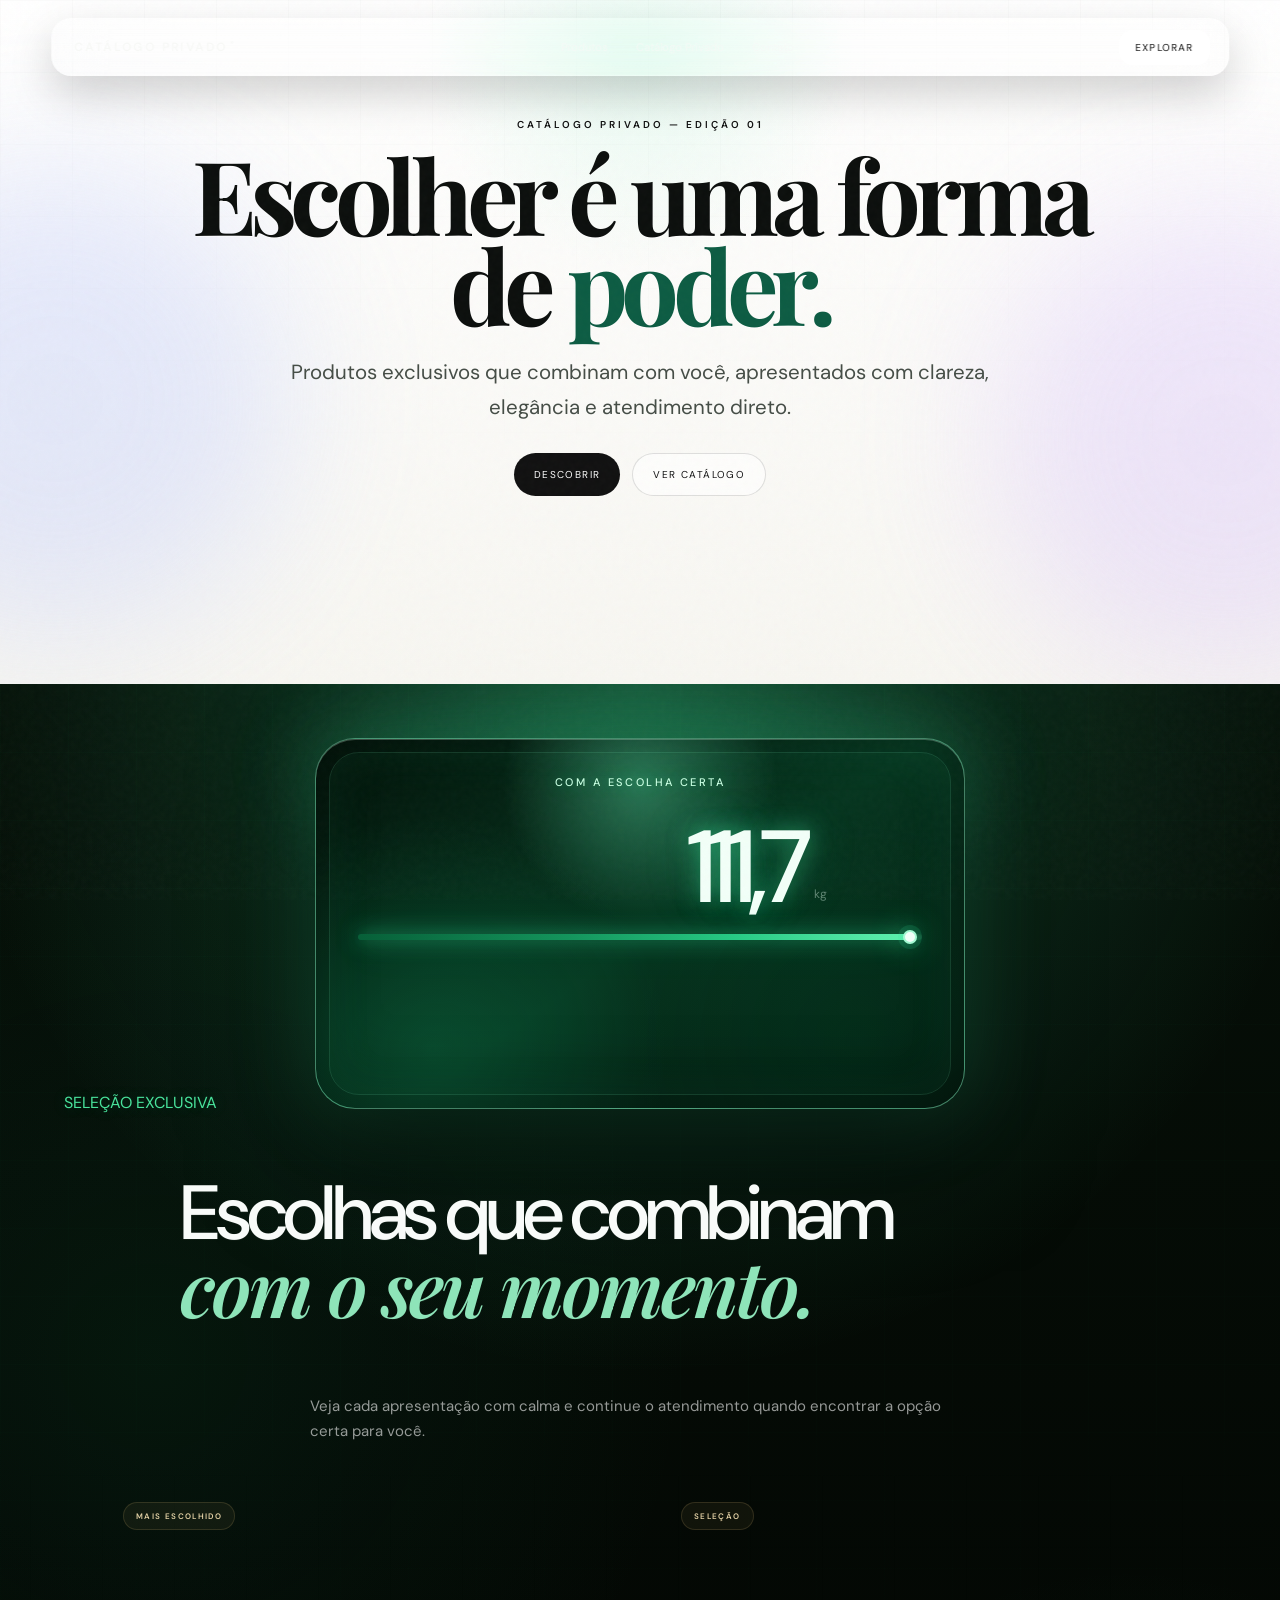
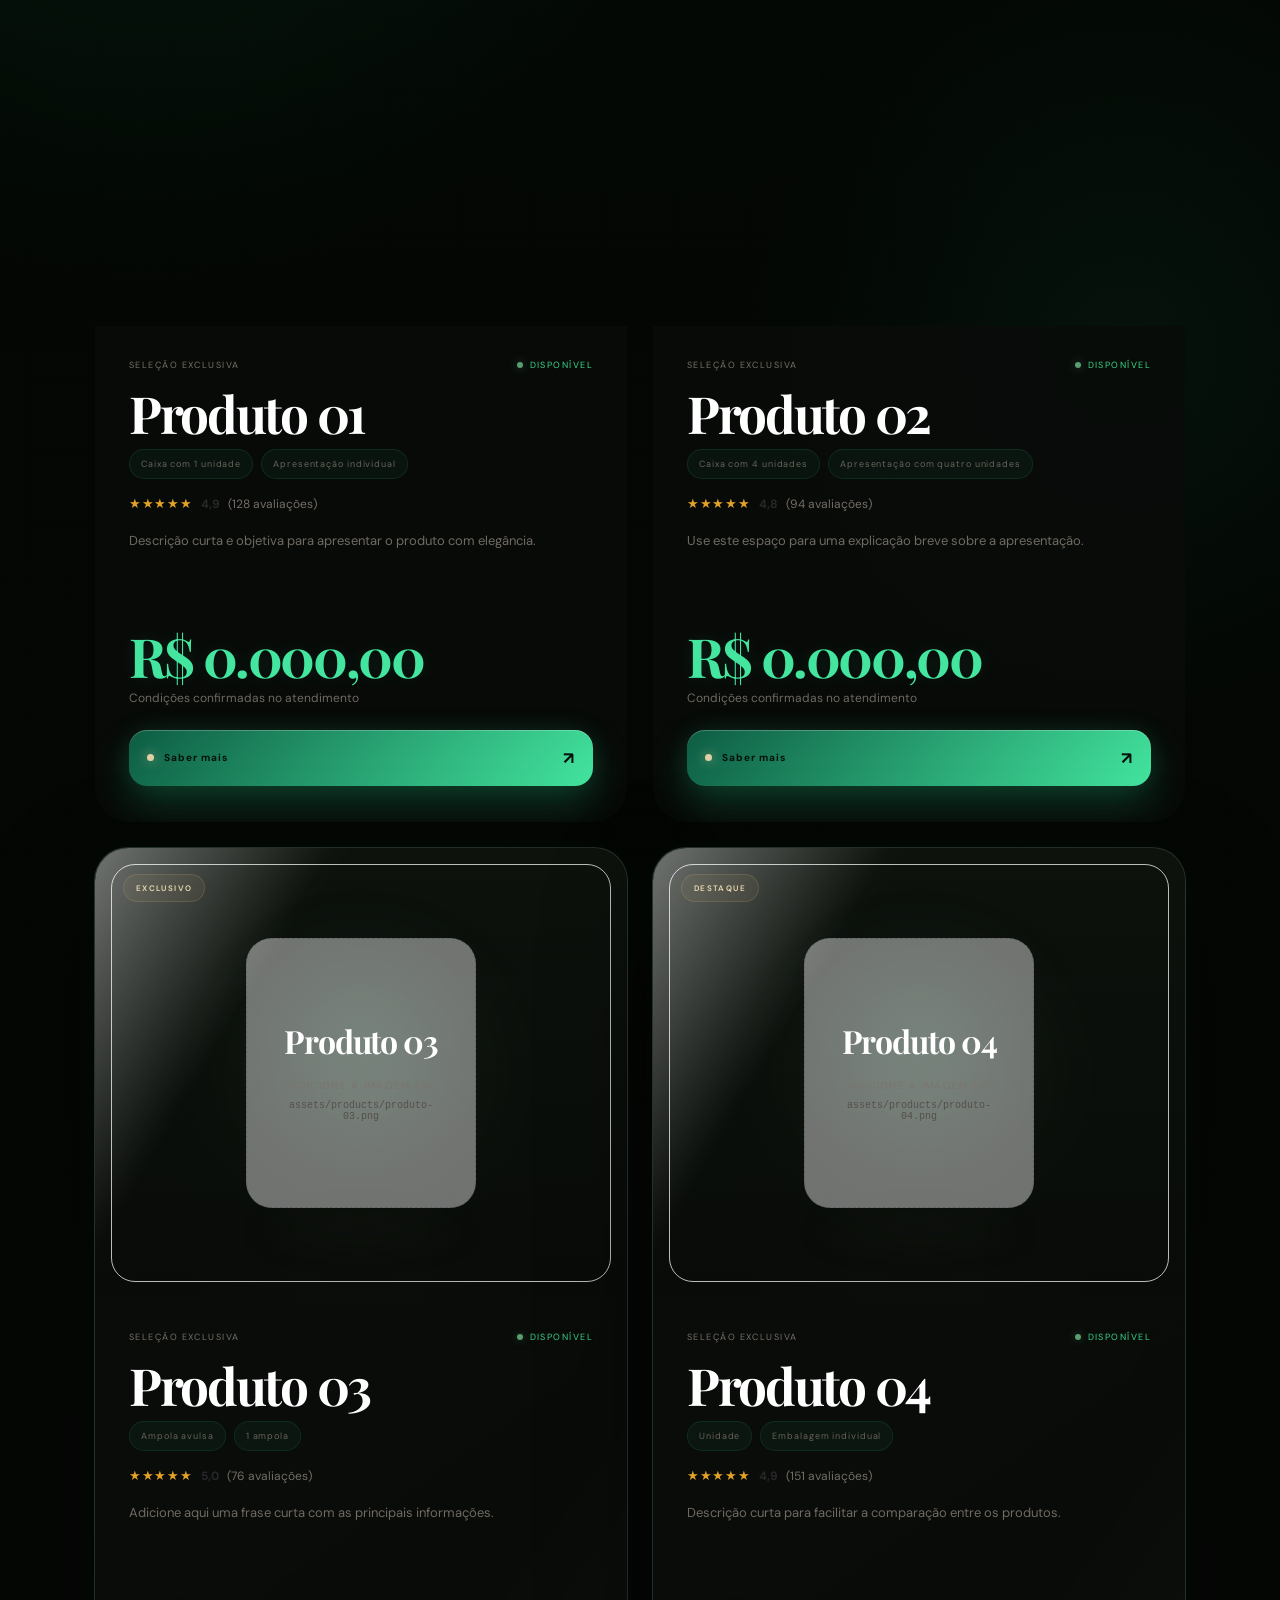
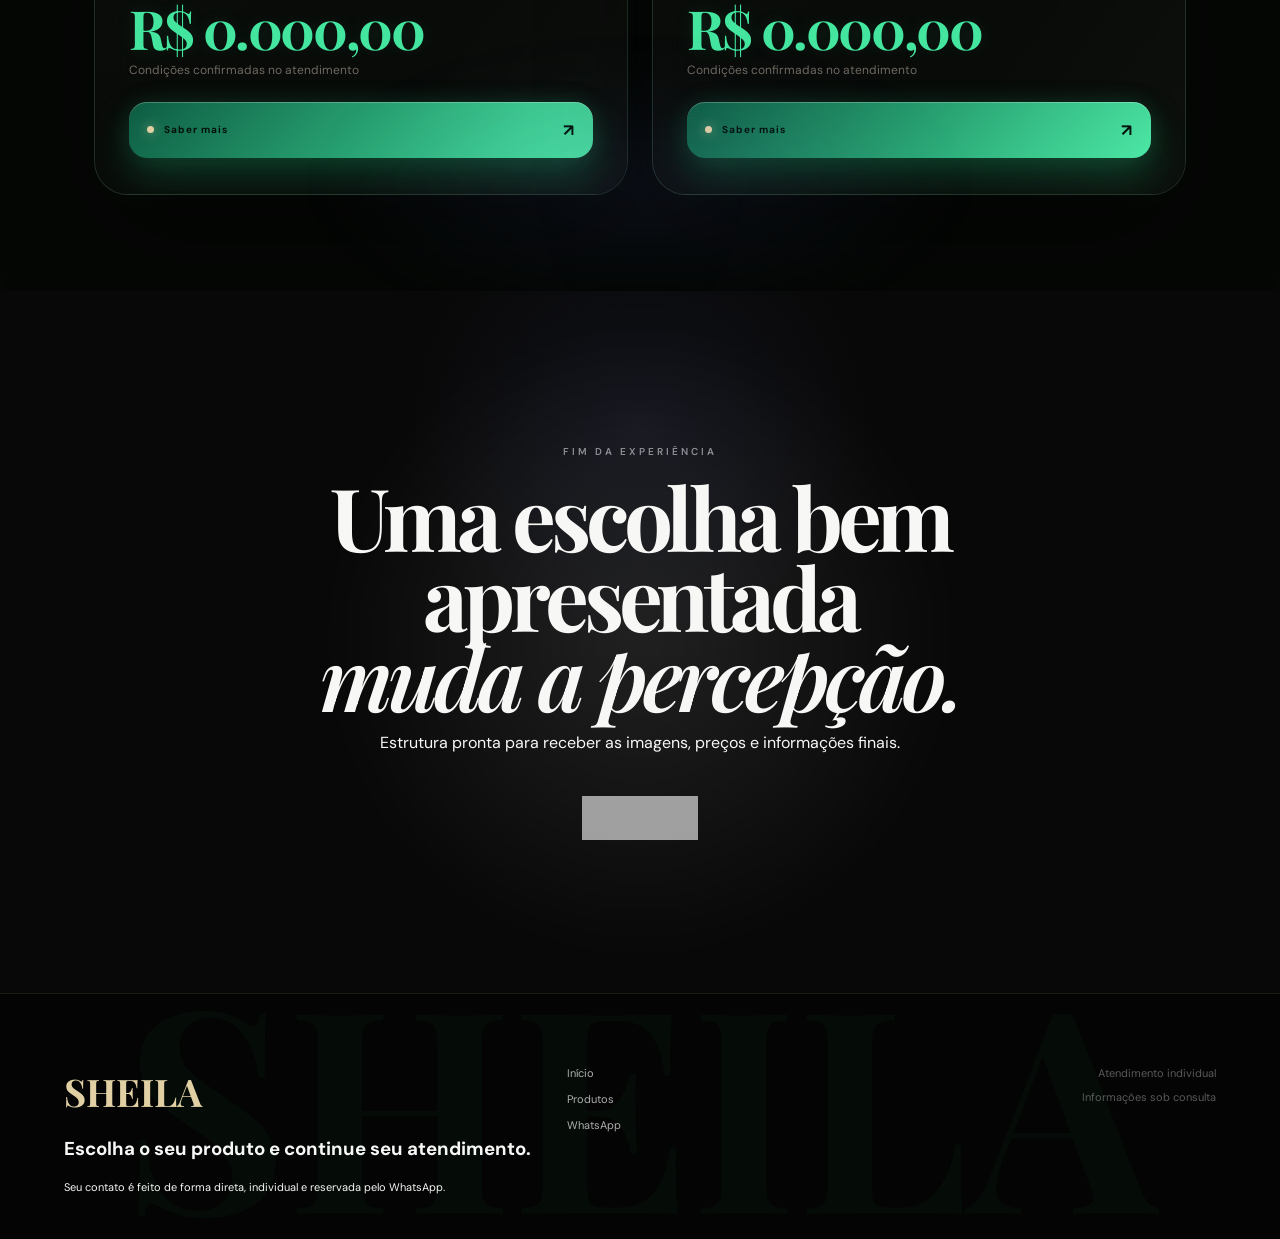
==== index.html @ 8a7eb82e "Update index.html" ====
<!doctype html>
<html lang="pt-BR">
<head>
  <meta charset="utf-8">
  <meta name="viewport" content="width=device-width,initial-scale=1">
  <meta name="theme-color" content="#0a0a0c">
  <meta name="description" content="Catálogo premium com produtos e animações orientadas pela rolagem.">
  <title>Catálogo — Catálogo Premium</title>
  <link rel="preconnect" href="https://fonts.googleapis.com">
  <link rel="preconnect" href="https://fonts.gstatic.com" crossorigin>
  <link href="https://fonts.googleapis.com/css2?family=DM+Sans:wght@400;500;600&family=Playfair+Display:ital,wght@0,600;1,600&display=swap" rel="stylesheet">
  <link rel="stylesheet" href="style.css?v=24.0.0">
</head>
<body>
  <div class="noise" aria-hidden="true"></div>
  <div class="progress" aria-hidden="true"><span id="progressBar"></span></div>

  <header class="glass-nav">
    <a class="brand" href="#inicio">CATÁLOGO PRIVADO<span>®</span></a>
    <nav class="desktop-nav" aria-label="Navegação principal">
      <a href="#produtos">Produtos</a>
      <a href="#produtos">Catálogo Privado</a>
      <a href="#final">Contato</a>
    </nav>
    <a class="nav-cta" href="#produtos">Explorar</a>
  </header>

  <main>
    <section class="hero" id="inicio">
      <div class="hero-grid" aria-hidden="true"></div>
      <div class="hero-aura aura-left" aria-hidden="true"></div>
      <div class="hero-aura aura-right" aria-hidden="true"></div>

      <div class="hero-copy">
        <p class="eyebrow">CATÁLOGO PRIVADO — EDIÇÃO 01</p>
        <h1>Escolher é uma forma de <span>poder.</span></h1>
        <p class="hero-sub">Produtos exclusivos que combinam com você, apresentados com clareza, elegância e atendimento direto.</p>
        <div class="hero-actions">
          <a class="button button-dark" href="#produtos">Descobrir</a>
          <a class="button button-light" href="#produtos">Ver catálogo</a>
        </div>
      </div>
    </section>

    <section class="products-zone" id="produtos">
<div class="scale-section" aria-label="Balança digital ilustrativa">
      <div class="scale-section-glow" aria-hidden="true"></div>

      <div class="scale-stage">
        <div class="scale-shadow" aria-hidden="true"></div>

        <div class="scale">
          <div class="scale-copy">com a escolha certa</div>

          <div class="weight-line">
            <span id="weightNumber" class="weight-number">112,8</span>
            <span class="weight-unit">kg</span>
          </div>

          <div class="weight-progress" aria-hidden="true">
            <span id="weightFill"></span>
            <i id="weightMarker"></i>
          </div>
        </div>
      </div>
    </div>

<div class="catalog-intro">
      <span class="section-kicker">SELEÇÃO EXCLUSIVA</span>
      <h2>Escolhas que combinam<br><em>com o seu momento.</em></h2>
      <p>Veja cada apresentação com calma e continue o atendimento quando encontrar a opção certa para você.</p>
    </div>

    <div id="productList" class="product-list"></div>
    </section>

    <section class="final" id="final">
      <div class="final-glow" aria-hidden="true"></div>
      <div class="section-heading">
        <p class="eyebrow light">FIM DA EXPERIÊNCIA</p>
        <h2>Uma escolha bem apresentada<br><em>muda a percepção.</em></h2>
        <p>Estrutura pronta para receber as imagens, preços e informações finais.</p>
        <a class="button button-light final-button" href="#inicio">Recomeçar</a>
      </div>
    </section>
  </main>

  <script src="products.js?v=24.0.0"></script>
  <script src="script.js?v=24.0.0"></script>
<footer class="site-footer">
<div class="footer-watermark">SHEILA</div>
<div class="footer-inner">
<div class="footer-brand">
        <strong>SHEILA</strong>
        <h3>Escolha o seu produto e continue seu atendimento.</h3>
        <p>Seu contato é feito de forma direta, individual e reservada pelo WhatsApp.</p>
      </div>
<div class="footer-links"><a href="#inicio">Início</a><a href="#produtos">Produtos</a><a href="#" data-general-whatsapp>WhatsApp</a></div>
<div class="footer-note"><span>Atendimento individual</span><span>Informações sob consulta</span></div>
</div>
</footer>
</body>
</html>
---- style.css ----
:root{
  --bg:#070708;
  --text:#f5f2ec;
  --muted:#99958f;
  --line:rgba(255,255,255,.08);
  --radius:36px;
}
*{box-sizing:border-box}
html{scroll-behavior:smooth;text-rendering:optimizeLegibility;-webkit-font-smoothing:antialiased}
body{margin:0;background:var(--bg);color:var(--text);font-family:"DM Sans",sans-serif;overflow-x:hidden}
a{color:inherit}
.noise{position:fixed;inset:0;z-index:80;pointer-events:none;opacity:.035;background-image:url("data:image/svg+xml,%3Csvg viewBox='0 0 180 180' xmlns='http://www.w3.org/2000/svg'%3E%3Cfilter id='n'%3E%3CfeTurbulence type='fractalNoise' baseFrequency='.84' numOctaves='4' stitchTiles='stitch'/%3E%3C/filter%3E%3Crect width='100%25' height='100%25' filter='url(%23n)' opacity='.75'/%3E%3C/svg%3E")}
.progress{position:fixed;top:0;left:0;right:0;height:2px;z-index:100;background:rgba(255,255,255,.08)}
.progress span{display:block;width:0;height:100%;background:#fff}
.glass-nav{position:fixed;top:18px;left:50%;transform:translateX(-50%);z-index:90;width:min(92%,1180px);height:58px;padding:0 18px 0 22px;display:flex;align-items:center;justify-content:space-between;border:1px solid rgba(255,255,255,.17);border-radius:20px;background:linear-gradient(180deg,rgba(255,255,255,.15),rgba(255,255,255,.055));backdrop-filter:blur(24px) saturate(150%);-webkit-backdrop-filter:blur(24px) saturate(150%);box-shadow:0 18px 44px rgba(0,0,0,.18),inset 0 1px 0 rgba(255,255,255,.18)}
.brand{text-decoration:none;font-size:12px;font-weight:600;letter-spacing:.2em}.brand span{font-size:7px;vertical-align:top;margin-left:3px}
.desktop-nav{display:flex;gap:28px}.desktop-nav a{text-decoration:none;font-size:11px;opacity:.72}
.nav-cta{text-decoration:none;padding:11px 16px;border-radius:14px;background:#fff;color:#111;font-size:10px;letter-spacing:.12em;text-transform:uppercase}
.hero{min-height:100vh;position:relative;overflow:hidden;padding:118px 5vw 36px;color:#111;background:radial-gradient(circle at 50% 7%,#fff 0,#f8f6f0 38%,#e5e2da 76%,#d4d0c6 100%)}
.hero-grid{position:absolute;inset:0;background-image:linear-gradient(rgba(0,0,0,.028) 1px,transparent 1px),linear-gradient(90deg,rgba(0,0,0,.028) 1px,transparent 1px);background-size:72px 72px;mask-image:linear-gradient(to bottom,rgba(0,0,0,.55),transparent 74%)}
.hero-aura{position:absolute;width:470px;height:470px;border-radius:50%;filter:blur(72px);opacity:.24}.aura-left{left:-180px;top:24%;background:#9fb1ff}.aura-right{right:-180px;top:30%;background:#c7a6ff}
.hero-copy{position:relative;z-index:3;text-align:center;display:flex;flex-direction:column;align-items:center}
.eyebrow{font-size:10px;letter-spacing:.3em;font-weight:600;margin:0 0 18px}.eyebrow.light{color:#8e8e95}
.hero h1,.section-heading h2,.premium-banner h2{font-family:"Playfair Display",serif;font-size:clamp(48px,7vw,108px);line-height:.92;letter-spacing:-.058em;margin:0}.hero h1 em,.section-heading h2 em{font-weight:600}
.hero-sub{max-width:590px;margin:25px 0 0;color:#59564f;line-height:1.7;font-size:14px}
.hero-actions{display:flex;gap:12px;margin-top:28px}
.button{display:inline-flex;align-items:center;justify-content:center;padding:14px 20px;border-radius:999px;text-decoration:none;font-size:10px;letter-spacing:.14em;text-transform:uppercase}.button-dark{background:#111;color:#fff}.button-light{background:rgba(255,255,255,.6);color:#111;border:1px solid rgba(0,0,0,.12);backdrop-filter:blur(12px)}
.scale-stage{position:relative;z-index:4;width:min(88vw,820px);height:285px;margin:18px auto 0}
.scale-shadow{position:absolute;left:50%;bottom:8px;width:62%;height:58px;transform:translateX(-50%);border-radius:50%;background:radial-gradient(ellipse,rgba(39,43,83,.25),transparent 70%);filter:blur(18px)}
.scale{position:absolute;left:50%;bottom:30px;width:min(70%,600px);aspect-ratio:1.75;transform:translateX(-50%);padding:28px 34px 26px;border-radius:32px;color:#fff;background:radial-gradient(circle at 50% 16%,rgba(100,121,255,.46),transparent 34%),linear-gradient(145deg,#080a14,#151a2c 58%,#090b12);border:1px solid rgba(255,255,255,.16);box-shadow:0 32px 72px rgba(38,42,87,.26),inset 0 1px 0 rgba(255,255,255,.18),inset 0 -22px 48px rgba(0,0,0,.22)}
.scale:before{content:"";position:absolute;inset:10px;border-radius:24px;border:1px solid rgba(255,255,255,.06)}
.scale-copy{position:relative;z-index:2;text-align:center;font-size:11px;font-weight:500;letter-spacing:.22em;text-transform:uppercase;color:rgba(255,255,255,.82)}
.weight-line{position:relative;z-index:2;display:flex;justify-content:center;align-items:flex-end;margin:40px 0 28px;line-height:.75;font-variant-numeric:tabular-nums}
.weight-number{min-width:5.1ch;text-align:right;font-size:clamp(66px,8vw,112px);font-weight:500;letter-spacing:-.075em;text-shadow:0 0 32px rgba(123,143,255,.24)}
.weight-unit{margin:0 0 7px 10px;font-size:12px;opacity:.52}
.weight-progress{position:relative;z-index:2;height:6px;border-radius:999px;background:rgba(255,255,255,.11)}
.weight-progress span{display:block;width:0;height:100%;border-radius:inherit;background:linear-gradient(90deg,#89a0ff,#be84ff);box-shadow:0 0 18px rgba(117,139,255,.55)}
.weight-progress i{position:absolute;left:0;top:50%;width:14px;height:14px;border-radius:50%;transform:translate(-50%,-50%);background:#fff;box-shadow:0 0 0 4px rgba(255,255,255,.09),0 0 18px rgba(118,139,255,.62)}
.trust-strip{min-height:68px;display:flex;align-items:center;justify-content:center;gap:36px;padding:16px 5vw;background:#111;border-top:1px solid var(--line);border-bottom:1px solid var(--line);overflow:auto hidden;scrollbar-width:none}.trust-strip::-webkit-scrollbar{display:none}.trust-strip span{flex:0 0 auto;font-size:9px;letter-spacing:.22em;color:rgba(255,255,255,.52)}
.experience{padding:82px 5vw 64px;background:radial-gradient(circle at 50% 0,rgba(96,106,185,.12),transparent 29%),#070708}
.section-heading{position:relative;z-index:2;max-width:980px;margin:0 auto;text-align:center;display:flex;flex-direction:column;align-items:center}.section-heading h2{font-size:clamp(48px,6.8vw,96px)}.section-heading>p:last-child{max-width:570px;margin:24px 0 0;color:var(--muted);line-height:1.75}
.feature-grid{max-width:1180px;margin:46px auto 0;display:grid;grid-template-columns:1.4fr 1fr;gap:18px}
.feature-card{min-height:330px;position:relative;overflow:hidden;padding:34px;border:1px solid rgba(255,255,255,.09);border-radius:34px;background:linear-gradient(145deg,rgba(255,255,255,.03),rgba(255,255,255,.008)),#0b0b0d;box-shadow:0 28px 80px rgba(0,0,0,.28),inset 0 1px 0 rgba(255,255,255,.04)}.feature-large{grid-row:span 2;min-height:678px}.card-number{font-size:9px;letter-spacing:.22em;color:#67676d}.feature-card h3{font-family:"Playfair Display",serif;font-size:44px;letter-spacing:-.04em;margin:18px 0 12px}.feature-card p{max-width:420px;color:#8f8f95;line-height:1.65}
.feature-lines{position:absolute;left:9%;right:9%;bottom:8%;height:50%;border-radius:26px;background:linear-gradient(135deg,rgba(95,125,255,.14),rgba(255,255,255,.02));overflow:hidden}.feature-lines:before,.feature-lines:after{content:"";position:absolute;left:-20%;right:-20%;bottom:23%;height:2px;background:linear-gradient(90deg,transparent,#7986ff,transparent);box-shadow:0 28px 0 rgba(121,134,255,.45),0 56px 0 rgba(121,134,255,.22);transform:rotate(-8deg)}.feature-lines:after{bottom:48%;transform:rotate(7deg);opacity:.55}
.feature-orb{position:absolute;width:250px;height:250px;border-radius:50%;right:-42px;bottom:-52px;background:radial-gradient(circle at 35% 30%,#dcdfff,#6c72c7 34%,#23243a 68%,#0b0b0c 100%);box-shadow:inset -28px -22px 45px rgba(0,0,0,.6),0 40px 70px rgba(71,77,180,.18)}
.feature-pack{position:absolute;left:50%;bottom:24px;width:145px;height:205px;transform:translateX(-50%) rotate(-8deg);border-radius:18px;background:linear-gradient(145deg,#f3f0e8,#bfc6bc);box-shadow:0 40px 60px rgba(0,0,0,.45)}
.premium-banner{max-width:1180px;min-height:500px;margin:0 auto 68px;padding:58px;position:relative;overflow:hidden;border:1px solid rgba(255,255,255,.09);border-radius:40px;background:radial-gradient(circle at 78% 30%,rgba(94,100,255,.34),transparent 30%),linear-gradient(145deg,#11121b,#08080b 68%);box-shadow:0 34px 100px rgba(0,0,0,.32)}.premium-banner>div:first-child{position:relative;z-index:3;max-width:760px}.premium-banner h2{font-size:clamp(46px,5vw,80px)}.premium-banner p:last-child{max-width:530px;color:#92929a;line-height:1.7}
.banner-glass{position:absolute;border-radius:38px;transform:rotate(18deg);border:1px solid rgba(255,255,255,.15);backdrop-filter:blur(16px)}.glass-one{width:300px;height:420px;right:6%;top:18%;background:linear-gradient(145deg,rgba(255,255,255,.16),rgba(255,255,255,.03))}.glass-two{width:220px;height:300px;right:18%;top:8%;background:linear-gradient(145deg,rgba(121,134,255,.25),rgba(255,255,255,.02))}
.catalog-intro{padding:72px 5vw 28px;background:#f3f1eb;color:#111}.dark-text>p:last-child{color:#66615b}.dark-text h2{font-size:clamp(48px,6vw,88px)}
.product-list{background:#f3f1eb;padding-bottom:36px}
.product{min-height:185vh;padding:0 5vw 22px;position:relative}.product-panel{position:sticky;top:84px;max-width:1180px;min-height:calc(100vh - 104px);margin:0 auto;padding:34px 42px;display:grid;grid-template-rows:minmax(0,1fr) auto;border:1px solid rgba(0,0,0,.07);border-radius:40px;background:radial-gradient(circle at 50% 26%,rgba(255,255,255,.98),rgba(255,255,255,.62) 35%,rgba(231,228,220,.92) 75%),linear-gradient(145deg,#f8f6f0,#dedbd3);color:#111;box-shadow:0 35px 95px rgba(38,34,28,.16),inset 0 1px 0 rgba(255,255,255,.95);overflow:hidden}.product-panel:after{content:"";position:absolute;left:50%;bottom:25%;width:46%;height:12%;transform:translateX(-50%);border-radius:50%;background:radial-gradient(ellipse,rgba(58,51,42,.15),transparent 68%);filter:blur(24px)}
.product-visual{position:relative;display:grid;place-items:center;height:58vh;min-height:400px;perspective:1100px}.product-glow{position:absolute;width:min(44vw,520px);aspect-ratio:1;border-radius:50%;filter:blur(25px);opacity:.4}.accent-green{background:radial-gradient(circle,rgba(93,142,106,.24),transparent 64%)}.accent-violet{background:radial-gradient(circle,rgba(97,73,157,.26),transparent 64%)}.accent-gold{background:radial-gradient(circle,rgba(197,157,62,.22),transparent 64%)}.accent-cyan{background:radial-gradient(circle,rgba(48,130,148,.24),transparent 64%)}
.product-ring{position:absolute;width:min(38vw,490px);aspect-ratio:1;border-radius:50%;border:1px solid rgba(0,0,0,.055);box-shadow:inset 0 0 50px rgba(255,255,255,.9),0 0 0 32px rgba(255,255,255,.12),0 0 0 64px rgba(255,255,255,.07);transform:rotateX(70deg)}
.product-image-wrap{position:relative;z-index:2;width:min(66%,500px);height:min(78%,500px);display:grid;place-items:center;transform-style:preserve-3d}.product-image{max-width:100%;max-height:100%;object-fit:contain;filter:drop-shadow(0 38px 34px rgba(0,0,0,.22))}.placeholder{width:250px;height:340px;padding:26px;display:flex;flex-direction:column;justify-content:flex-end;border-radius:24px;background:linear-gradient(145deg,#fff,#c7cec7);box-shadow:0 42px 64px rgba(58,51,42,.18);transform:rotateY(-14deg)}.placeholder strong{font-family:"Playfair Display",serif;font-size:48px;line-height:.86}.placeholder span{font-size:9px;letter-spacing:.16em;margin-top:12px}
.product-info{position:relative;z-index:3;width:min(100%,760px);margin:0 auto;padding:10px 0 6px}.product-index,.product-category{font-size:9px;letter-spacing:.21em;color:#777169}.product-title{font-family:"Playfair Display",serif;font-size:clamp(34px,4.7vw,62px);line-height:.92;letter-spacing:-.045em;margin:10px 0 12px}.rating-row{display:flex;align-items:center;gap:10px;margin-bottom:14px}.stars{color:#efa400;letter-spacing:.08em}.rating,.reviews{font-size:12px}.reviews{color:#777169}.price-row{display:flex;align-items:flex-end;gap:13px;flex-wrap:wrap}.price{font-family:"Playfair Display",serif;font-size:clamp(34px,4.2vw,54px);letter-spacing:-.045em}.old-price{font-size:14px;color:#9a958d;text-decoration:line-through;margin-bottom:7px}.installment{margin:7px 0 12px;color:#6f6961;font-size:13px}.description{max-width:620px;color:#6f6961;line-height:1.65;font-size:14px}.chips{display:flex;gap:9px;flex-wrap:wrap;margin-top:16px}.chip{padding:9px 12px;border-radius:999px;border:1px solid rgba(0,0,0,.08);background:rgba(255,255,255,.45);font-size:9px;letter-spacing:.12em;color:#6d675f}
.final{min-height:78vh;position:relative;display:grid;place-items:center;padding:86px 5vw;background:radial-gradient(circle at 50% 20%,rgba(87,99,175,.11),transparent 28%),#080808;overflow:hidden}.final-glow{position:absolute;width:720px;height:720px;border-radius:50%;background:radial-gradient(circle,rgba(255,255,255,.10),transparent 64%);filter:blur(30px)}.final-button{margin-top:28px}
:focus-visible{outline:2px solid #8aa0ff;outline-offset:4px}
@media(max-width:900px){.desktop-nav{display:none}.glass-nav{width:calc(100% - 24px)}.hero{min-height:94vh;padding:100px 22px 22px}.hero h1{font-size:47px}.hero-sub{max-width:340px}.scale-stage{height:225px}.scale{width:94%;bottom:18px;padding:21px 22px}.weight-line{margin:28px 0 22px}.weight-number{font-size:58px}.trust-strip{justify-content:flex-start;gap:24px;padding-inline:22px}.experience{padding:60px 20px 48px}.feature-grid{grid-template-columns:1fr;margin-top:38px}.feature-large{grid-row:auto;min-height:500px}.feature-card{min-height:290px}.premium-banner{margin:0 16px 46px;padding:34px 26px;min-height:450px;border-radius:28px}.banner-glass{opacity:.58}.catalog-intro{padding:56px 22px 24px}.product{min-height:165vh;padding:0 12px 18px}.product-panel{top:76px;min-height:calc(100vh - 90px);padding:20px;grid-template-rows:47vh auto;border-radius:28px}.product-visual{height:47vh;min-height:0}.product-image-wrap{width:min(74%,340px);height:min(82%,340px)}.placeholder{width:170px;height:235px;padding:18px}.placeholder strong{font-size:34px}.product-title{font-size:36px}.price{font-size:38px}.description{font-size:13px}}
@media(prefers-reduced-motion:reduce){html{scroll-behavior:auto}*,*:before,*:after{animation-duration:.01ms!important;animation-iteration-count:1!important;transition-duration:.01ms!important}}


/* ==========================================================
   V13 — CATÁLOGO PREMIUM EDITÁVEL
   ========================================================== */

.catalog-intro{
  padding-bottom:42px;
  background:
    radial-gradient(circle at 50% 0,rgba(113,127,255,.10),transparent 28%),
    #f1efe9;
}

.product-list{
  position:relative;
  display:grid;
  grid-template-columns:repeat(2,minmax(0,1fr));
  gap:24px;
  max-width:1220px;
  margin:0 auto;
  padding:0 5vw 110px;
  background:#f1efe9;
}

.product-list::before{
  content:"";
  position:absolute;
  inset:0;
  pointer-events:none;
  background:
    linear-gradient(rgba(30,31,37,.035) 1px,transparent 1px),
    linear-gradient(90deg,rgba(30,31,37,.035) 1px,transparent 1px);
  background-size:72px 72px;
  mask-image:linear-gradient(to bottom,rgba(0,0,0,.36),transparent 82%);
}

.catalog-card{
  --tilt-x:0deg;
  --tilt-y:0deg;
  --light-x:50%;
  --light-y:30%;
  position:relative;
  min-width:0;
  border:1px solid rgba(24,24,29,.08);
  border-radius:34px;
  overflow:hidden;
  background:
    radial-gradient(circle at var(--light-x) var(--light-y),rgba(255,255,255,.95),transparent 30%),
    linear-gradient(145deg,#fbfaf7,#e4e1d9);
  color:#121216;
  box-shadow:
    0 34px 84px rgba(42,39,33,.11),
    inset 0 1px 0 rgba(255,255,255,.95);
  opacity:0;
  transform:
    perspective(1200px)
    rotateY(var(--tilt-x))
    rotateX(var(--tilt-y))
    translateY(36px);
  transition:
    opacity .75s ease,
    transform .75s cubic-bezier(.2,.8,.2,1),
    box-shadow .35s ease,
    border-color .35s ease;
  isolation:isolate;
}

.catalog-card.is-visible{
  opacity:1;
  transform:
    perspective(1200px)
    rotateY(var(--tilt-x))
    rotateX(var(--tilt-y))
    translateY(0);
}

.catalog-card::after{
  content:"";
  position:absolute;
  inset:0;
  z-index:5;
  pointer-events:none;
  border-radius:inherit;
  background:linear-gradient(125deg,rgba(255,255,255,.42),transparent 22%,transparent 76%,rgba(255,255,255,.18));
  mix-blend-mode:soft-light;
}

@media(hover:hover){
  .catalog-card:hover{
    border-color:rgba(72,80,147,.18);
    box-shadow:
      0 44px 110px rgba(42,39,33,.18),
      inset 0 1px 0 rgba(255,255,255,.98);
  }
}

.catalog-card-media{
  position:relative;
  min-height:420px;
  display:grid;
  place-items:center;
  overflow:hidden;
  background:
    linear-gradient(180deg,rgba(255,255,255,.56),rgba(255,255,255,.15)),
    rgba(255,255,255,.28);
}

.catalog-card-media::before{
  content:"";
  position:absolute;
  inset:16px;
  border:1px solid rgba(255,255,255,.72);
  border-radius:24px;
  pointer-events:none;
}

.catalog-card-topline{
  position:absolute;
  top:26px;
  left:28px;
  right:28px;
  z-index:4;
  display:flex;
  align-items:center;
  justify-content:space-between;
}

.catalog-badge{
  display:inline-flex;
  align-items:center;
  min-height:28px;
  padding:0 12px;
  border:1px solid rgba(20,20,26,.08);
  border-radius:999px;
  background:rgba(255,255,255,.62);
  backdrop-filter:blur(14px);
  color:#5f5a54;
  font-size:8px;
  font-weight:600;
  letter-spacing:.17em;
}

.catalog-position{
  color:rgba(23,23,28,.36);
  font-size:10px;
  font-weight:600;
  letter-spacing:.22em;
}

.catalog-card-aura{
  position:absolute;
  width:390px;
  height:390px;
  border-radius:50%;
  filter:blur(30px);
  opacity:.42;
}

.accent-blue{background:radial-gradient(circle,rgba(84,112,255,.36),transparent 65%)}
.accent-violet{background:radial-gradient(circle,rgba(137,84,225,.32),transparent 65%)}
.accent-gold{background:radial-gradient(circle,rgba(214,168,62,.30),transparent 65%)}
.accent-cyan{background:radial-gradient(circle,rgba(41,161,188,.30),transparent 65%)}
.accent-rose{background:radial-gradient(circle,rgba(212,95,143,.28),transparent 65%)}
.accent-emerald{background:radial-gradient(circle,rgba(54,155,119,.28),transparent 65%)}

.catalog-product-image{
  position:relative;
  z-index:3;
  width:min(72%,420px);
  height:320px;
  display:grid;
  place-items:center;
  transition:transform .55s cubic-bezier(.2,.8,.2,1);
}

@media(hover:hover){
  .catalog-card:hover .catalog-product-image{
    transform:translateY(-8px) scale(1.025);
  }
}

.catalog-product-image img{
  max-width:100%;
  max-height:100%;
  object-fit:contain;
  filter:drop-shadow(0 34px 28px rgba(42,39,33,.23));
}

.catalog-placeholder{
  width:230px;
  min-height:270px;
  display:flex;
  flex-direction:column;
  align-items:center;
  justify-content:center;
  padding:28px;
  border:1px dashed rgba(31,31,37,.18);
  border-radius:26px;
  background:rgba(255,255,255,.42);
  text-align:center;
}

.catalog-placeholder strong{
  font-family:"Playfair Display",serif;
  font-size:32px;
  line-height:1;
  letter-spacing:-.035em;
}

.catalog-placeholder span{
  margin-top:22px;
  color:#7b756d;
  font-size:10px;
  letter-spacing:.13em;
  text-transform:uppercase;
}

.catalog-placeholder code{
  margin-top:8px;
  color:#55504a;
  font-size:10px;
}

.catalog-reflection{
  position:absolute;
  left:50%;
  bottom:42px;
  width:46%;
  height:48px;
  transform:translateX(-50%);
  border-radius:50%;
  background:radial-gradient(ellipse,rgba(42,39,33,.16),transparent 67%);
  filter:blur(14px);
}

.catalog-card-body{
  position:relative;
  z-index:3;
  padding:30px 32px 34px;
  border-top:1px solid rgba(28,28,34,.07);
  background:rgba(250,249,246,.80);
  backdrop-filter:blur(20px);
}

.catalog-meta-line{
  display:flex;
  align-items:center;
  justify-content:space-between;
  gap:16px;
  color:#777168;
  font-size:9px;
  letter-spacing:.16em;
  text-transform:uppercase;
}

.catalog-stock{
  display:inline-flex;
  align-items:center;
  gap:7px;
  color:#5c665e;
}

.catalog-stock i{
  width:6px;
  height:6px;
  border-radius:50%;
  background:#5b9d70;
  box-shadow:0 0 10px rgba(91,157,112,.48);
}

.catalog-card-body h3{
  margin:18px 0 12px;
  font-family:"Playfair Display",serif;
  font-size:clamp(34px,3.6vw,52px);
  line-height:.94;
  letter-spacing:-.045em;
}

.catalog-specs{
  display:flex;
  flex-wrap:wrap;
  gap:8px;
  margin-bottom:16px;
}

.catalog-specs span{
  padding:8px 11px;
  border:1px solid rgba(23,23,29,.08);
  border-radius:999px;
  background:rgba(255,255,255,.62);
  color:#69635c;
  font-size:9px;
  letter-spacing:.10em;
}

.catalog-rating{
  display:flex;
  align-items:center;
  gap:8px;
  margin-bottom:18px;
  color:#746e66;
  font-size:12px;
}

.catalog-rating .stars{
  color:#e2a129;
  font-size:13px;
  letter-spacing:.055em;
}

.catalog-rating strong{
  color:#29272a;
}

.catalog-description{
  min-height:48px;
  margin:0;
  color:#706a62;
  font-size:13px;
  line-height:1.65;
}

.catalog-price-block{
  display:flex;
  flex-direction:column;
  align-items:flex-start;
  margin-top:24px;
  padding-top:22px;
  border-top:1px solid rgba(23,23,29,.07);
}

.catalog-old-price{
  color:#9a948c;
  font-size:12px;
  text-decoration:line-through;
}

.catalog-price{
  margin-top:4px;
  font-family:"Playfair Display",serif;
  font-size:clamp(34px,4vw,50px);
  line-height:1;
  letter-spacing:-.045em;
}

.catalog-installment{
  margin-top:7px;
  color:#6f6961;
  font-size:12px;
}

.catalog-action{
  width:100%;
  min-height:50px;
  margin-top:24px;
  padding:0 18px;
  display:flex;
  align-items:center;
  justify-content:space-between;
  border:0;
  border-radius:16px;
  background:#111116;
  color:#fff;
  font:500 10px/1 "DM Sans",sans-serif;
  letter-spacing:.16em;
  text-transform:uppercase;
  cursor:pointer;
  transition:transform .25s ease,background .25s ease;
}

.catalog-action i{
  font-size:17px;
  font-style:normal;
  transition:transform .25s ease;
}

@media(hover:hover){
  .catalog-action:hover{
    transform:translateY(-2px);
    background:#22222a;
  }

  .catalog-action:hover i{
    transform:translate(3px,-3px);
  }
}

@media(max-width:880px){
  .product-list{
    grid-template-columns:1fr;
    gap:18px;
    padding:0 16px 74px;
  }

  .catalog-card{
    border-radius:28px;
  }

  .catalog-card-media{
    min-height:350px;
  }

  .catalog-product-image{
    height:260px;
  }

  .catalog-card-body{
    padding:26px 24px 28px;
  }

  .catalog-card-body h3{
    font-size:38px;
  }
}

@media(max-width:520px){
  .catalog-card-media{
    min-height:310px;
  }

  .catalog-product-image{
    width:82%;
    height:225px;
  }

  .catalog-placeholder{
    width:200px;
    min-height:220px;
  }

  .catalog-card-topline{
    top:20px;
    left:20px;
    right:20px;
  }

  .catalog-card-body{
    padding:24px 20px 24px;
  }
}


/* ==========================================================
   V14 — HERO + PARALLAX + CATÁLOGO
   ========================================================== */
.experience,.feature-strip,.banner-section,.trust-strip,.depth-transition,.finale{
  display:none!important;
}

.hero{
  min-height:94vh!important;
  padding-bottom:22px!important;
}

.hero-center{
  padding-top:7vh!important;
}

.simple-scale-stage{
  margin-top:6px!important;
  height:260px!important;
}

.simple-scale{
  bottom:22px!important;
}

.parallax-bridge{
  position:relative;
  height:210px;
  overflow:hidden;
  background:
    radial-gradient(circle at 50% 0,rgba(94,113,255,.18),transparent 42%),
    linear-gradient(180deg,#d9d5cb 0%,#111116 58%,#08080a 100%);
  border-top:1px solid rgba(255,255,255,.24);
  border-bottom:1px solid rgba(255,255,255,.05);
}

.parallax-line{
  position:absolute;
  left:5%;
  right:5%;
  top:54%;
  height:1px;
  background:linear-gradient(90deg,transparent,rgba(255,255,255,.26),transparent);
}

.parallax-word{
  position:absolute;
  z-index:2;
  font-family:"Playfair Display",serif;
  font-size:clamp(56px,10vw,142px);
  font-weight:600;
  letter-spacing:-.07em;
  color:rgba(255,255,255,.075);
  white-space:nowrap;
  will-change:transform;
}

.word-left{left:-3vw;top:18px}
.word-right{right:-4vw;bottom:-12px}

.parallax-orb{
  position:absolute;
  border-radius:50%;
  filter:blur(34px);
  will-change:transform;
}

.orb-one{
  width:230px;height:230px;left:10%;top:22px;
  background:rgba(98,116,255,.18);
}

.orb-two{
  width:190px;height:190px;right:14%;bottom:-28px;
  background:rgba(169,96,225,.15);
}

.catalog-intro{
  padding-top:68px!important;
  padding-bottom:34px!important;
  background:
    radial-gradient(circle at 50% 0,rgba(93,112,255,.12),transparent 30%),
    #f1efe9!important;
}

.product-list{
  padding-top:0!important;
  padding-bottom:90px!important;
}

.catalog-card{
  box-shadow:
    0 38px 100px rgba(39,35,29,.15),
    inset 0 1px 0 rgba(255,255,255,.98)!important;
}

.catalog-card-media{
  min-height:450px!important;
}

.catalog-card-media::after{
  content:"";
  position:absolute;
  inset:0;
  background:
    linear-gradient(120deg,rgba(255,255,255,.30),transparent 30%),
    radial-gradient(circle at 50% 115%,rgba(35,33,31,.10),transparent 34%);
  pointer-events:none;
}

.catalog-product-image{
  height:340px!important;
}

.catalog-card-body{
  padding:32px 34px 36px!important;
}

.catalog-card-body h3{
  font-size:clamp(38px,4vw,56px)!important;
}

.catalog-price{
  font-size:clamp(38px,4.4vw,54px)!important;
}

.catalog-action{
  min-height:54px!important;
  border-radius:18px!important;
}

.product-list::after{
  content:"";
  position:absolute;
  left:50%;
  bottom:0;
  width:680px;
  height:260px;
  transform:translateX(-50%);
  background:radial-gradient(ellipse,rgba(87,105,198,.10),transparent 68%);
  filter:blur(28px);
  pointer-events:none;
}

@media(max-width:880px){
  .hero{min-height:90vh!important}
  .parallax-bridge{height:150px}
  .parallax-word{font-size:54px}
  .catalog-intro{padding-top:54px!important}
  .catalog-card-media{min-height:360px!important}
  .catalog-product-image{height:270px!important}
}

:root{--g:#39d98a;--gd:#13945a}
.parallax-bridge,.experience,.feature-strip,.banner-section,.trust-strip,.depth-transition,.finale{display:none!important}
body{background:#060706;color:#f7f8f6}
.hero{min-height:100vh!important;background:linear-gradient(180deg,#fff 0%,#f2f4f1 66%,#090b09 66.2%,#060706 100%)!important;position:relative;overflow:hidden}
.hero-center{padding-top:12vh!important;position:relative;z-index:3}
.hero h1{color:#0a0c0a}.hero h1 span{color:var(--gd)}.hero-sub{color:#505650!important}
.simple-scale-stage{height:310px!important}.simple-scale{width:min(72%,620px)!important;bottom:-92px!important}
.simple-floor-shadow{bottom:-84px!important;background:radial-gradient(ellipse,rgba(57,217,138,.2),transparent 70%)!important}
.simple-scale-glass{border-color:rgba(57,217,138,.25)!important;background:radial-gradient(circle at 50% 14%,rgba(57,217,138,.25),transparent 36%),linear-gradient(145deg,#060806,#121612 58%,#070907)!important}
.simple-scale-glass .weight-track-fill{background:linear-gradient(90deg,var(--gd),var(--g))!important}.simple-scale-glass .weight-marker{box-shadow:0 0 20px rgba(57,217,138,.68)!important}
.brand-watermark{position:absolute;z-index:1;pointer-events:none;font-family:"Playfair Display",serif;font-size:clamp(90px,17vw,240px);font-weight:700;letter-spacing:-.07em;color:rgba(57,217,138,.045)}.hero-watermark{right:-4vw;top:18%}.catalog-watermark{position:fixed;left:-3vw;top:52%;color:rgba(57,217,138,.028)}
.catalog-intro{padding-top:130px!important;background:radial-gradient(circle at 50% 0,rgba(57,217,138,.1),transparent 30%),#070807!important;color:#fff!important}.catalog-intro h2{color:#fff!important}.catalog-intro .section-kicker{color:var(--g)!important}.catalog-intro p{color:rgba(255,255,255,.62)!important}
.product-list{background:#070807!important}.catalog-card{background:linear-gradient(145deg,#111411,#090b09)!important;color:#fff!important;border-color:rgba(57,217,138,.12)!important}.catalog-card-body{background:rgba(10,12,10,.88)!important}.catalog-card-body h3,.catalog-price{color:#fff!important}.catalog-price{color:var(--g)!important}.catalog-stock{color:var(--g)!important}
.catalog-action{text-decoration:none;background:linear-gradient(135deg,var(--gd),var(--g))!important;color:#041008!important;font-weight:700!important}
.site-footer{position:relative;overflow:hidden;padding:86px 5vw 38px;background:#030403;border-top:1px solid rgba(57,217,138,.13)}.footer-inner{position:relative;z-index:2;max-width:1220px;margin:auto;display:grid;grid-template-columns:1.3fr .7fr 1fr;gap:36px}.footer-brand strong{color:var(--g);font-family:"Playfair Display",serif;font-size:42px}.footer-links{display:flex;flex-direction:column;gap:12px}.footer-links a{color:rgba(255,255,255,.68);text-decoration:none}.footer-note{display:flex;flex-direction:column;align-items:flex-end;gap:10px;color:rgba(255,255,255,.34)}.footer-watermark{position:absolute;left:50%;bottom:-46px;transform:translateX(-50%);font-family:"Playfair Display",serif;font-size:clamp(110px,22vw,320px);font-weight:700;color:rgba(57,217,138,.035)}
@media(max-width:900px){.simple-scale{width:96%!important;bottom:-68px!important}.catalog-intro{padding-top:105px!important}.footer-inner{grid-template-columns:1fr}.footer-note{align-items:flex-start}}


/* ==========================================================
   V16 — LUXURY PALETTE / POSICIONAMENTO / SOM
   ========================================================== */
:root{
  --lux-black:#070907;
  --lux-ink:#111510;
  --lux-ivory:#f4f1e8;
  --lux-paper:#fbfaf6;
  --lux-emerald:#0f6b50;
  --lux-emerald-bright:#32c987;
  --lux-gold:#c6a86a;
  --lux-gold-soft:#e2d0a5;
}

/* remove watermarks from background */
.brand-watermark,
.hero-watermark,
.catalog-watermark{
  display:none!important;
}

/* carefully balanced luxury background */
.hero{
  min-height:100vh!important;
  overflow:hidden!important;
  background:
    linear-gradient(180deg,var(--lux-paper) 0%,var(--lux-ivory) 69%,var(--lux-black) 69.2%,var(--lux-black) 100%)!important;
}

.luxury-bg{
  position:absolute;
  inset:0;
  overflow:hidden;
  pointer-events:none;
}

.luxury-orb{
  position:absolute;
  border-radius:50%;
  filter:blur(76px);
  opacity:.42;
}

.luxury-orb-a{
  width:520px;
  height:520px;
  left:-160px;
  top:4%;
  background:radial-gradient(circle,rgba(15,107,80,.25),transparent 66%);
}

.luxury-orb-b{
  width:540px;
  height:540px;
  right:-190px;
  top:16%;
  background:radial-gradient(circle,rgba(198,168,106,.24),transparent 66%);
}

.luxury-lines{
  position:absolute;
  inset:0;
  background:
    linear-gradient(rgba(14,20,15,.026) 1px,transparent 1px),
    linear-gradient(90deg,rgba(14,20,15,.026) 1px,transparent 1px);
  background-size:76px 76px;
  mask-image:linear-gradient(to bottom,rgba(0,0,0,.72),transparent 72%);
}

.luxury-grain{
  position:absolute;
  inset:0;
  opacity:.22;
  background-image:
    radial-gradient(circle at 20% 30%,rgba(0,0,0,.10) 0 1px,transparent 1.4px),
    radial-gradient(circle at 70% 60%,rgba(255,255,255,.30) 0 1px,transparent 1.5px);
  background-size:17px 17px,23px 23px;
  mix-blend-mode:soft-light;
}

.hero-center{
  padding-top:11vh!important;
}

.hero h1{
  max-width:900px;
  margin-inline:auto;
  color:#111510!important;
  font-size:clamp(58px,8vw,118px)!important;
  line-height:.88!important;
  letter-spacing:-.065em!important;
}

.hero h1 span{
  color:var(--lux-emerald)!important;
}

.hero-sub{
  max-width:640px!important;
  margin-top:26px!important;
  color:#4f574f!important;
}

/* scale sits across the visual seam; mostly display visible */
.simple-scale-stage{
  height:300px!important;
  margin-top:14px!important;
  overflow:visible!important;
}

.simple-scale{
  width:min(64%,570px)!important;
  bottom:-136px!important;
}

.simple-floor-shadow{
  bottom:-126px!important;
  width:54%!important;
  background:radial-gradient(ellipse,rgba(15,107,80,.22),transparent 70%)!important;
}

.simple-scale-glass{
  border-radius:30px!important;
  border:1px solid rgba(198,168,106,.28)!important;
  background:
    radial-gradient(circle at 50% 13%,rgba(50,201,135,.20),transparent 34%),
    linear-gradient(145deg,#070a08,#111812 58%,#090c09)!important;
  box-shadow:
    0 48px 110px rgba(0,0,0,.48),
    0 0 50px rgba(15,107,80,.12),
    inset 0 1px 0 rgba(226,208,165,.18)!important;
}

.simple-scale-copy{
  color:var(--lux-gold-soft)!important;
  letter-spacing:.18em!important;
}

.simple-scale-glass .weight-number{
  color:#fff!important;
  text-shadow:0 0 32px rgba(50,201,135,.18)!important;
}

.simple-scale-glass .weight-track-fill{
  background:linear-gradient(90deg,var(--lux-emerald),var(--lux-emerald-bright))!important;
}

.simple-scale-glass .weight-marker{
  background:var(--lux-gold-soft)!important;
  box-shadow:
    0 0 0 4px rgba(198,168,106,.10),
    0 0 22px rgba(50,201,135,.55)!important;
}

/* catalog starts close to scale */
.catalog-intro{
  padding-top:176px!important;
  padding-bottom:42px!important;
  background:
    radial-gradient(circle at 50% 0,rgba(15,107,80,.18),transparent 30%),
    linear-gradient(180deg,#080b08,#060806)!important;
}

.catalog-intro .section-kicker{
  color:var(--lux-gold)!important;
}

.catalog-intro h2{
  color:#fff!important;
}

.catalog-intro p{
  color:rgba(255,255,255,.60)!important;
}

.product-list{
  background:
    radial-gradient(circle at 50% 0,rgba(15,107,80,.08),transparent 25%),
    #060806!important;
}

.catalog-card{
  background:
    radial-gradient(circle at var(--light-x) var(--light-y),rgba(50,201,135,.08),transparent 30%),
    linear-gradient(145deg,#111611,#090b09)!important;
  border-color:rgba(198,168,106,.13)!important;
}

.catalog-card:hover{
  border-color:rgba(198,168,106,.34)!important;
  box-shadow:
    0 46px 120px rgba(0,0,0,.52),
    0 0 52px rgba(15,107,80,.10),
    inset 0 1px 0 rgba(255,255,255,.05)!important;
}

.catalog-badge{
  color:var(--lux-gold-soft)!important;
  border-color:rgba(198,168,106,.18)!important;
  background:rgba(198,168,106,.07)!important;
}

.catalog-specs span{
  border-color:rgba(50,201,135,.13)!important;
  background:rgba(50,201,135,.055)!important;
}

.catalog-price{
  color:var(--lux-emerald-bright)!important;
}

.catalog-action{
  min-height:56px!important;
  border-radius:18px!important;
  background:
    linear-gradient(135deg,var(--lux-emerald),var(--lux-emerald-bright))!important;
  color:#03100a!important;
  box-shadow:
    0 16px 34px rgba(15,107,80,.22),
    inset 0 1px 0 rgba(255,255,255,.22)!important;
}

.catalog-action span::before{
  content:"";
  display:inline-block;
  width:7px;
  height:7px;
  margin-right:10px;
  border-radius:50%;
  background:var(--lux-gold-soft);
  box-shadow:0 0 12px rgba(226,208,165,.66);
}

.catalog-action:hover{
  transform:translateY(-3px)!important;
  background:
    linear-gradient(135deg,#14815f,#3ad996)!important;
}

/* sound control */
.sound-toggle{
  position:absolute;
  top:96px;
  right:5vw;
  z-index:10;
  display:flex;
  align-items:center;
  gap:9px;
  min-height:36px;
  padding:0 14px;
  border:1px solid rgba(17,21,16,.10);
  border-radius:999px;
  background:rgba(255,255,255,.58);
  color:#353a34;
  backdrop-filter:blur(14px);
  cursor:pointer;
  font:600 9px/1 "DM Sans",sans-serif;
  letter-spacing:.14em;
  text-transform:uppercase;
}

.sound-dot{
  width:7px;
  height:7px;
  border-radius:50%;
  background:var(--lux-emerald-bright);
  box-shadow:0 0 12px rgba(50,201,135,.64);
}

.sound-toggle.is-muted{
  opacity:.58;
}

.sound-toggle.is-muted .sound-dot{
  background:#8c918b;
  box-shadow:none;
}

/* footer refinement */
.site-footer{
  border-top-color:rgba(198,168,106,.14)!important;
}

.footer-brand strong{
  color:var(--lux-gold-soft)!important;
}

.footer-links a:hover{
  color:var(--lux-emerald-bright)!important;
}

@media(max-width:900px){
  .hero{
    background:
      linear-gradient(180deg,var(--lux-paper) 0%,var(--lux-ivory) 72%,var(--lux-black) 72.2%,var(--lux-black) 100%)!important;
  }

  .hero-center{
    padding-top:9vh!important;
  }

  .hero h1{
    font-size:clamp(52px,16vw,78px)!important;
  }

  .simple-scale-stage{
    height:250px!important;
  }

  .simple-scale{
    width:92%!important;
    bottom:-104px!important;
  }

  .catalog-intro{
    padding-top:142px!important;
  }

  .sound-toggle{
    top:82px;
    right:16px;
  }
}


/* ==========================================================
   V17 FINAL — INTEGRAÇÃO HERO / BALANÇA / PRODUTOS
   ========================================================== */

:root{
  --lux-black:#050705;
  --lux-ink:#101410;
  --lux-paper:#fcfbf7;
  --lux-ivory:#f3f1e9;
  --lux-green-deep:#0d5c43;
  --lux-green:#169b68;
  --lux-green-bright:#43e59f;
  --lux-green-soft:#a8f0cf;
  --lux-gold:#c9aa69;
}

/* navbar */
.navbar,
.topbar,
.site-header{
  min-height:72px!important;
  background:rgba(255,255,255,.78)!important;
  backdrop-filter:blur(18px)!important;
  -webkit-backdrop-filter:blur(18px)!important;
  border-bottom:1px solid rgba(13,92,67,.10)!important;
  box-shadow:0 10px 34px rgba(13,92,67,.06)!important;
}

.navbar .brand,
.navbar-logo,
.logo{
  letter-spacing:.18em!important;
}

/* more brightness and polish */
body{
  background:
    radial-gradient(circle at 50% 0,rgba(67,229,159,.06),transparent 26%),
    var(--lux-black)!important;
}

.hero{
  min-height:92vh!important;
  background:
    radial-gradient(circle at 50% 8%,rgba(67,229,159,.18),transparent 24%),
    radial-gradient(circle at 14% 28%,rgba(201,170,105,.16),transparent 26%),
    linear-gradient(180deg,var(--lux-paper) 0%,var(--lux-ivory) 71%,var(--lux-black) 71.2%,var(--lux-black) 100%)!important;
}

.hero-center{
  padding-top:10vh!important;
}

.hero h1{
  max-width:920px!important;
  color:#0c0f0d!important;
  text-shadow:0 1px 0 rgba(255,255,255,.75)!important;
}

.hero h1 span{
  color:var(--lux-green-deep)!important;
}

.hero-sub{
  max-width:700px!important;
  color:#454d46!important;
  font-size:clamp(16px,1.6vw,21px)!important;
}

/* green scale */
.simple-scale-stage{
  height:250px!important;
  margin-top:6px!important;
}

.simple-scale{
  width:min(62%,560px)!important;
  bottom:-82px!important;
}

.simple-floor-shadow{
  bottom:-76px!important;
  width:52%!important;
  background:radial-gradient(ellipse,rgba(67,229,159,.22),transparent 70%)!important;
}

.simple-scale-glass{
  border:1px solid rgba(168,240,207,.32)!important;
  background:
    radial-gradient(circle at 50% 16%,rgba(67,229,159,.34),transparent 33%),
    linear-gradient(145deg,#07110b,#0b2116 50%,#07120c 100%)!important;
  box-shadow:
    0 42px 96px rgba(0,0,0,.44),
    0 0 54px rgba(67,229,159,.18),
    inset 0 1px 0 rgba(168,240,207,.22),
    inset 0 -18px 40px rgba(0,0,0,.24)!important;
}

.simple-scale-copy{
  color:var(--lux-green-soft)!important;
}

.simple-scale-glass .weight-number{
  color:#ecfff6!important;
  text-shadow:
    0 0 18px rgba(67,229,159,.34),
    0 0 38px rgba(67,229,159,.20)!important;
}

.simple-scale-glass .weight-unit{
  color:rgba(236,255,246,.68)!important;
}

.simple-scale-glass .weight-track{
  background:rgba(168,240,207,.13)!important;
}

.simple-scale-glass .weight-track-fill{
  background:linear-gradient(90deg,var(--lux-green-deep),var(--lux-green-bright))!important;
  box-shadow:0 0 20px rgba(67,229,159,.54)!important;
}

.simple-scale-glass .weight-marker{
  background:#eafff4!important;
  box-shadow:
    0 0 0 4px rgba(67,229,159,.12),
    0 0 24px rgba(67,229,159,.78)!important;
}

/* products start immediately */
.catalog-intro{
  padding-top:118px!important;
  padding-bottom:28px!important;
  background:
    radial-gradient(circle at 50% 0,rgba(67,229,159,.16),transparent 28%),
    linear-gradient(180deg,#060806,#050705)!important;
}

.catalog-intro .section-kicker{
  color:var(--lux-green-bright)!important;
  text-shadow:0 0 16px rgba(67,229,159,.22)!important;
}

.catalog-intro h2{
  color:#fff!important;
  text-shadow:0 1px 0 rgba(255,255,255,.03)!important;
}

.product-list{
  padding-top:0!important;
  background:
    radial-gradient(circle at 50% 0,rgba(67,229,159,.07),transparent 24%),
    linear-gradient(180deg,#050705,#030403)!important;
}

/* brighter product cards */
.catalog-card{
  background:
    radial-gradient(circle at var(--light-x) var(--light-y),rgba(67,229,159,.12),transparent 28%),
    linear-gradient(145deg,#121812,#080b08)!important;
  border-color:rgba(168,240,207,.15)!important;
  box-shadow:
    0 40px 110px rgba(0,0,0,.48),
    0 0 36px rgba(67,229,159,.035),
    inset 0 1px 0 rgba(255,255,255,.045)!important;
}

.catalog-card:hover{
  border-color:rgba(67,229,159,.38)!important;
  box-shadow:
    0 48px 128px rgba(0,0,0,.56),
    0 0 62px rgba(67,229,159,.10),
    inset 0 1px 0 rgba(255,255,255,.06)!important;
}

.catalog-card-media{
  background:
    radial-gradient(circle at 50% 45%,rgba(67,229,159,.09),transparent 34%),
    linear-gradient(180deg,#0d120d,#080b08)!important;
}

.catalog-price{
  color:var(--lux-green-bright)!important;
  text-shadow:0 0 18px rgba(67,229,159,.12)!important;
}

.catalog-action{
  background:
    linear-gradient(135deg,var(--lux-green-deep),var(--lux-green-bright))!important;
  box-shadow:
    0 18px 38px rgba(22,155,104,.30),
    0 0 24px rgba(67,229,159,.10),
    inset 0 1px 0 rgba(255,255,255,.24)!important;
}

/* footer keeps desktop composition on mobile */
.site-footer{
  padding:72px 5vw 34px!important;
}

.footer-inner{
  grid-template-columns:1.3fr .7fr 1fr!important;
  gap:28px!important;
}

.footer-brand strong{
  font-size:38px!important;
}

.footer-brand p,
.footer-links a,
.footer-note{
  font-size:11px!important;
}

@media(max-width:900px){
  .hero{
    min-height:88vh!important;
    background:
      radial-gradient(circle at 50% 8%,rgba(67,229,159,.16),transparent 22%),
      linear-gradient(180deg,var(--lux-paper) 0%,var(--lux-ivory) 73%,var(--lux-black) 73.2%,var(--lux-black) 100%)!important;
  }

  .hero-center{
    padding-top:8vh!important;
  }

  .hero h1{
    font-size:clamp(48px,15vw,74px)!important;
  }

  .hero-sub{
    font-size:15px!important;
    max-width:92%!important;
  }

  .simple-scale-stage{
    height:218px!important;
  }

  .simple-scale{
    width:94%!important;
    bottom:-66px!important;
  }

  .catalog-intro{
    padding-top:92px!important;
    padding-bottom:22px!important;
  }

  .footer-inner{
    grid-template-columns:1.3fr .7fr 1fr!important;
    gap:14px!important;
    align-items:start!important;
  }

  .footer-brand strong{
    font-size:26px!important;
  }

  .footer-brand p{
    max-width:180px!important;
    font-size:9px!important;
    line-height:1.45!important;
  }

  .footer-links{
    gap:8px!important;
  }

  .footer-links a,
  .footer-note{
    font-size:8px!important;
  }

  .footer-note{
    align-items:flex-end!important;
  }

  .site-footer{
    padding:54px 16px 28px!important;
  }
}

@media(max-width:520px){
  .navbar,
  .topbar,
  .site-header{
    min-height:68px!important;
  }

  .footer-inner{
    gap:10px!important;
  }

  .footer-brand p{
    max-width:135px!important;
  }

  .footer-note{
    letter-spacing:.07em!important;
  }
}


/* ==========================================================
   V18 — GREEN SCALE / CENTERED DIVIDER / TYPOGRAPHY REFINED
   ========================================================== */

/* Eliminate remaining purple/blue tones from scale */
.simple-scale-glass{
  background:
    radial-gradient(circle at 50% 12%,rgba(68,237,164,.34),transparent 34%),
    radial-gradient(circle at 20% 85%,rgba(18,143,96,.18),transparent 38%),
    linear-gradient(145deg,#06140c 0%,#0a2a1a 50%,#07140d 100%)!important;
  border-color:rgba(139,247,197,.34)!important;
  box-shadow:
    0 42px 96px rgba(0,0,0,.46),
    0 0 58px rgba(62,229,155,.22),
    inset 0 1px 0 rgba(203,255,229,.22),
    inset 0 -18px 42px rgba(0,0,0,.26)!important;
}

.simple-scale-glass::before{
  border-color:rgba(121,235,184,.10)!important;
  box-shadow:
    inset 0 0 34px rgba(55,215,145,.05)!important;
}

.simple-scale-copy{
  color:#b6f4d5!important;
  text-shadow:0 0 14px rgba(67,229,159,.18)!important;
}

.simple-scale-glass .weight-number{
  color:#effff7!important;
  text-shadow:
    0 0 18px rgba(58,223,150,.38),
    0 0 40px rgba(58,223,150,.20)!important;
}

.simple-scale-glass .weight-unit{
  color:rgba(225,255,240,.68)!important;
}

.simple-scale-glass .weight-track{
  background:rgba(94,219,157,.13)!important;
  overflow:visible!important;
}

.simple-scale-glass .weight-track-fill{
  position:absolute!important;
  top:0!important;
  right:0!important;
  left:auto!important;
  background:
    linear-gradient(90deg,#0d7a50 0%,#21b978 46%,#56e7a7 100%)!important;
  box-shadow:
    0 0 18px rgba(67,229,159,.48)!important;
}

.simple-scale-glass .weight-marker{
  right:0;
  left:auto!important;
  background:#eafff3!important;
  box-shadow:
    0 0 0 4px rgba(65,226,157,.11),
    0 0 24px rgba(65,226,157,.76)!important;
}

/* Place scale exactly across section boundary */
.hero{
  min-height:90vh!important;
}

.simple-scale-stage{
  height:230px!important;
  margin-top:0!important;
}

.simple-scale{
  top:50%!important;
  bottom:auto!important;
  transform:translate(-50%,50%)!important;
}

.simple-floor-shadow{
  top:50%!important;
  bottom:auto!important;
  transform:translate(-50%,115%)!important;
}

.catalog-intro{
  padding-top:132px!important;
}

/* Refined catalog intro typography */
.catalog-intro h2{
  max-width:920px;
  margin-inline:auto;
  font-family:"DM Sans",sans-serif!important;
  font-size:clamp(44px,6vw,82px)!important;
  font-weight:500!important;
  line-height:.96!important;
  letter-spacing:-.055em!important;
  color:#f8fbf9!important;
}

.catalog-intro h2 em{
  font-family:"Playfair Display",serif!important;
  font-weight:600!important;
  font-style:italic!important;
  color:#8ee4b9!important;
  letter-spacing:-.04em!important;
}

.catalog-intro p{
  max-width:660px!important;
  margin:24px auto 0!important;
  font-size:15px!important;
  line-height:1.7!important;
  color:rgba(255,255,255,.58)!important;
}

.catalog-intro .section-kicker{
  color:#49e39c!important;
}

/* Button text styling */
.catalog-action{
  text-transform:uppercase!important;
  letter-spacing:.14em!important;
}

@media(max-width:900px){
  .hero{
    min-height:86vh!important;
  }

  .simple-scale-stage{
    height:205px!important;
  }

  .simple-scale{
    width:92%!important;
    top:50%!important;
    bottom:auto!important;
    transform:translate(-50%,46%)!important;
  }

  .simple-floor-shadow{
    top:50%!important;
    transform:translate(-50%,100%)!important;
  }

  .catalog-intro{
    padding-top:112px!important;
  }

  .catalog-intro h2{
    font-size:clamp(38px,11vw,60px)!important;
  }

  .catalog-intro p{
    max-width:88%!important;
    font-size:14px!important;
  }
}


/* ==========================================================
   V19 — CORTE LIMPO BRANCO/PRETO + BALANÇA VERDE
   ========================================================== */

/* O fundo claro termina de forma limpa; nada de faixa cinza. */
.hero{
  min-height:88vh!important;
  overflow:visible!important;
  background:
    radial-gradient(circle at 50% 8%,rgba(78,232,163,.13),transparent 23%),
    linear-gradient(
      180deg,
      #ffffff 0%,
      #f7f6f1 74.8%,
      #050705 74.85%,
      #050705 100%
    )!important;
}

/* Remove qualquer camada antiga que criava cinza na divisão. */
.hero::after{
  display:none!important;
}

.luxury-bg{
  bottom:25.2%!important;
  overflow:hidden!important;
}

.luxury-bg::after{
  content:"";
  position:absolute;
  left:0;
  right:0;
  bottom:0;
  height:1px;
  background:rgba(255,255,255,.92);
}

/* A seção de produtos já começa preta com luz verde. */
.catalog-intro{
  position:relative;
  margin-top:0!important;
  padding-top:124px!important;
  background:
    radial-gradient(circle at 50% 0,rgba(55,226,153,.20),transparent 30%),
    radial-gradient(circle at 18% 14%,rgba(20,139,94,.11),transparent 22%),
    linear-gradient(180deg,#050705 0%,#040604 100%)!important;
}

.catalog-intro::before{
  content:"";
  position:absolute;
  left:0;
  right:0;
  top:0;
  height:120px;
  pointer-events:none;
  background:
    radial-gradient(ellipse at 50% 0,rgba(58,232,158,.22),transparent 68%);
  filter:blur(18px);
}

/* Balança exatamente no corte branco/preto. */
.simple-scale-stage{
  height:220px!important;
  margin-top:0!important;
  overflow:visible!important;
}

.simple-scale{
  top:auto!important;
  bottom:-104px!important;
  transform:translateX(-50%)!important;
  width:min(64%,570px)!important;
}

.simple-floor-shadow{
  top:auto!important;
  bottom:-112px!important;
  transform:translateX(-50%)!important;
  width:56%!important;
  height:70px!important;
  background:
    radial-gradient(ellipse,rgba(55,226,153,.28),transparent 70%)!important;
  filter:blur(22px)!important;
}

/* Sem roxo: vidro, blur, borda, barra e luzes só em verdes. */
.simple-scale-glass{
  border:1px solid rgba(137,247,195,.34)!important;
  background:
    radial-gradient(circle at 50% 10%,rgba(85,246,177,.34),transparent 34%),
    radial-gradient(circle at 16% 90%,rgba(18,137,92,.18),transparent 36%),
    linear-gradient(145deg,#05150c 0%,#092719 52%,#06140d 100%)!important;
  box-shadow:
    0 42px 102px rgba(0,0,0,.52),
    0 0 62px rgba(55,226,153,.25),
    inset 0 1px 0 rgba(210,255,233,.22),
    inset 0 -22px 48px rgba(0,0,0,.26)!important;
}

.simple-scale-glass::before{
  border-color:rgba(110,238,181,.12)!important;
  box-shadow:
    inset 0 0 38px rgba(55,226,153,.06)!important;
}

.simple-scale-copy{
  color:#baf7d8!important;
  text-shadow:0 0 16px rgba(55,226,153,.26)!important;
}

.simple-scale-glass .weight-number{
  color:#effff7!important;
  text-shadow:
    0 0 20px rgba(55,226,153,.42),
    0 0 44px rgba(55,226,153,.22)!important;
}

.simple-scale-glass .weight-unit{
  color:rgba(226,255,240,.70)!important;
}

/* A barra nasce à direita e cresce para a esquerda. */
.simple-scale-glass .weight-track{
  position:relative!important;
  overflow:visible!important;
  background:rgba(84,211,149,.14)!important;
}

.simple-scale-glass .weight-track-fill{
  --weight-progress:0%;
  position:absolute!important;
  top:0!important;
  right:0!important;
  left:auto!important;
  width:var(--weight-progress)!important;
  height:100%!important;
  transform-origin:right center!important;
  border-radius:999px!important;
  background:
    linear-gradient(90deg,#4ce3a0 0%,#22b878 52%,#0b7048 100%)!important;
  box-shadow:
    0 0 18px rgba(55,226,153,.52)!important;
}

.simple-scale-glass .weight-marker{
  --weight-progress:0%;
  position:absolute!important;
  top:50%!important;
  right:var(--weight-progress)!important;
  left:auto!important;
  transform:translate(50%,-50%)!important;
  background:#effff7!important;
  box-shadow:
    0 0 0 4px rgba(55,226,153,.12),
    0 0 26px rgba(55,226,153,.82)!important;
}

/* Mobile: mantém o mesmo corte limpo e a integração. */
@media(max-width:900px){
  .hero{
    min-height:84vh!important;
    background:
      radial-gradient(circle at 50% 8%,rgba(78,232,163,.12),transparent 22%),
      linear-gradient(
        180deg,
        #ffffff 0%,
        #f7f6f1 76.8%,
        #050705 76.85%,
        #050705 100%
      )!important;
  }

  .luxury-bg{
    bottom:23.2%!important;
  }

  .simple-scale-stage{
    height:196px!important;
  }

  .simple-scale{
    width:92%!important;
    bottom:-92px!important;
  }

  .simple-floor-shadow{
    bottom:-99px!important;
    width:78%!important;
  }

  .catalog-intro{
    padding-top:112px!important;
  }
}


/* ==========================================================
   V20 — BALANÇA 100% VERDE + LINHA RECUANDO
   ========================================================== */
.simple-scale-glass{
  background:
    radial-gradient(circle at 50% 12%,rgba(95,255,184,.38),transparent 31%),
    radial-gradient(circle at 18% 88%,rgba(19,159,101,.24),transparent 38%),
    radial-gradient(circle at 82% 82%,rgba(7,94,57,.22),transparent 36%),
    linear-gradient(145deg,#04170d 0%,#073a23 48%,#052116 100%)!important;
  border:1px solid rgba(143,255,205,.42)!important;
  box-shadow:
    0 44px 108px rgba(0,0,0,.52),
    0 0 72px rgba(55,226,153,.30),
    inset 0 1px 0 rgba(220,255,237,.25),
    inset 0 -24px 52px rgba(0,0,0,.28)!important;
}
.simple-scale-glass::before{
  border-color:rgba(116,246,187,.15)!important;
  box-shadow:inset 0 0 42px rgba(62,235,162,.08)!important;
}
.simple-scale-copy{
  color:#c9ffe3!important;
  text-shadow:0 0 14px rgba(55,226,153,.35),0 0 28px rgba(55,226,153,.16)!important;
}
.simple-scale-glass .weight-number{
  color:#f0fff7!important;
  text-shadow:0 0 20px rgba(62,235,162,.46),0 0 48px rgba(62,235,162,.24)!important;
}
.simple-scale-glass .weight-unit{color:rgba(229,255,241,.74)!important}
.simple-scale-glass .weight-track{
  position:relative!important;
  overflow:visible!important;
  background:rgba(98,224,165,.15)!important;
  box-shadow:inset 0 1px 2px rgba(0,0,0,.28)!important;
}
.simple-scale-glass .weight-track-fill{
  position:absolute!important;
  top:0!important;
  left:0!important;
  right:auto!important;
  width:100%;
  height:100%!important;
  border-radius:999px!important;
  background:linear-gradient(90deg,#0a6a40 0%,#20b976 48%,#59eead 100%)!important;
  box-shadow:0 0 18px rgba(55,226,153,.56),0 0 34px rgba(55,226,153,.20)!important;
  transition:width .08s linear!important;
}
.simple-scale-glass .weight-marker{
  position:absolute!important;
  top:50%!important;
  left:100%;
  right:auto!important;
  transform:translate(-50%,-50%)!important;
  background:#effff7!important;
  border:2px solid rgba(87,239,173,.48)!important;
  box-shadow:0 0 0 5px rgba(55,226,153,.12),0 0 28px rgba(55,226,153,.88)!important;
  transition:left .08s linear!important;
}
.simple-floor-shadow{
  background:radial-gradient(ellipse,rgba(55,226,153,.34),transparent 68%)!important;
  filter:blur(24px)!important;
}


/* ==========================================================
   V21 — BALANÇA REALMENTE VERDE + SEÇÃO PRETA INTEGRADA
   ========================================================== */

/* O hero termina limpo no branco. */
.hero{
  min-height:78vh!important;
  overflow:hidden!important;
  padding-bottom:42px!important;
  background:
    radial-gradient(circle at 50% 8%,rgba(59,224,151,.11),transparent 24%),
    linear-gradient(180deg,#ffffff 0%,#f7f6f1 100%)!important;
}

.hero::after{
  display:none!important;
}

/* Seção própria da balança, totalmente preta com verde. */
.scale-section{
  position:relative;
  min-height:430px;
  display:flex;
  align-items:flex-start;
  justify-content:center;
  padding:0 5vw 38px;
  overflow:hidden;
  background:
    radial-gradient(circle at 50% 0,rgba(49,225,148,.24),transparent 38%),
    radial-gradient(circle at 15% 60%,rgba(11,113,70,.14),transparent 25%),
    linear-gradient(180deg,#061008 0%,#030603 100%);
  border-top:1px solid rgba(71,235,164,.10);
}

.scale-section::before{
  content:"";
  position:absolute;
  inset:0;
  background:
    linear-gradient(rgba(74,223,156,.022) 1px,transparent 1px),
    linear-gradient(90deg,rgba(74,223,156,.022) 1px,transparent 1px);
  background-size:64px 64px;
  mask-image:linear-gradient(to bottom,rgba(0,0,0,.7),transparent 84%);
  pointer-events:none;
}

.scale-section-glow{
  position:absolute;
  top:-110px;
  left:50%;
  width:720px;
  height:300px;
  transform:translateX(-50%);
  border-radius:50%;
  background:
    radial-gradient(ellipse,rgba(57,226,153,.32),transparent 68%);
  filter:blur(42px);
  pointer-events:none;
}

/* Balança parcialmente sobre a divisão. */
.scale-section .scale-stage{
  position:relative!important;
  width:min(92vw,760px)!important;
  height:320px!important;
  min-height:0!important;
  margin:-118px auto 0!important;
  z-index:3;
}

.scale-section .scale{
  position:absolute!important;
  left:50%!important;
  top:0!important;
  bottom:auto!important;
  width:min(88%,650px)!important;
  min-height:300px!important;
  transform:translateX(-50%)!important;
  border-radius:40px!important;
  padding:36px 42px 34px!important;
  color:#effff7!important;

  background:
    radial-gradient(circle at 50% 12%,rgba(105,255,193,.36),transparent 30%),
    radial-gradient(circle at 18% 84%,rgba(19,154,99,.25),transparent 38%),
    radial-gradient(circle at 84% 82%,rgba(4,90,52,.20),transparent 36%),
    linear-gradient(145deg,#03130a 0%,#06351f 52%,#04180e 100%)!important;

  border:1px solid rgba(145,255,207,.45)!important;

  box-shadow:
    0 48px 120px rgba(0,0,0,.60),
    0 0 82px rgba(49,225,148,.32),
    inset 0 1px 0 rgba(224,255,239,.24),
    inset 0 -28px 62px rgba(0,0,0,.30)!important;
}

.scale-section .scale::before{
  content:"";
  position:absolute;
  inset:13px;
  border-radius:30px;
  border:1px solid rgba(124,246,190,.14);
  box-shadow:
    inset 0 0 46px rgba(64,230,158,.08);
  pointer-events:none;
}

.scale-section .scale-copy{
  position:relative;
  z-index:2;
  color:#c8ffe2!important;
  text-shadow:
    0 0 16px rgba(55,226,153,.40),
    0 0 32px rgba(55,226,153,.18)!important;
}

.scale-section .weight-line{
  position:relative;
  z-index:2;
}

.scale-section .weight-number{
  color:#f2fff8!important;
  text-shadow:
    0 0 22px rgba(68,236,165,.52),
    0 0 52px rgba(68,236,165,.26)!important;
}

.scale-section .weight-unit{
  color:rgba(229,255,241,.76)!important;
}

.scale-section .weight-progress{
  position:relative!important;
  z-index:2;
  overflow:visible!important;
  background:rgba(97,226,165,.16)!important;
  box-shadow:
    inset 0 1px 3px rgba(0,0,0,.34),
    0 0 14px rgba(55,226,153,.08)!important;
}

/* Barra 100% verde: começa cheia e encolhe da direita para a esquerda. */
.scale-section #weightFill{
  position:absolute!important;
  top:0!important;
  left:0!important;
  right:auto!important;
  width:100%;
  height:100%!important;
  border-radius:999px!important;

  background:
    linear-gradient(
      90deg,
      #075f38 0%,
      #14945c 38%,
      #27c984 68%,
      #62f1b1 100%
    )!important;

  box-shadow:
    0 0 20px rgba(55,226,153,.62),
    0 0 42px rgba(55,226,153,.24)!important;

  transition:width .08s linear!important;
}

.scale-section #weightMarker{
  position:absolute!important;
  top:50%!important;
  left:100%;
  right:auto!important;
  transform:translate(-50%,-50%)!important;

  background:#f1fff8!important;
  border:2px solid rgba(101,244,181,.55)!important;

  box-shadow:
    0 0 0 5px rgba(55,226,153,.14),
    0 0 30px rgba(55,226,153,.92)!important;

  transition:left .08s linear!important;
}

.scale-section .scale-shadow{
  position:absolute!important;
  left:50%!important;
  bottom:-8px!important;
  width:72%!important;
  height:86px!important;
  transform:translateX(-50%)!important;
  border-radius:50%!important;

  background:
    radial-gradient(ellipse,rgba(55,226,153,.40),transparent 68%)!important;

  filter:blur(28px)!important;
}

/* Produtos começam imediatamente depois. */
.catalog-intro{
  margin-top:0!important;
  padding-top:56px!important;
  background:
    radial-gradient(circle at 50% 0,rgba(49,225,148,.15),transparent 28%),
    linear-gradient(180deg,#030603 0%,#050705 100%)!important;
}

/* CTA apenas informativa, não de venda direta. */
.catalog-action{
  text-transform:none!important;
  letter-spacing:.10em!important;
}

/* Corrige o mobile de forma explícita. */
@media(max-width:900px){
  .hero{
    min-height:72vh!important;
    padding-bottom:30px!important;
  }

  .scale-section{
    min-height:340px!important;
    padding-bottom:24px!important;
  }

  .scale-section .scale-stage{
    width:100%!important;
    height:260px!important;
    margin:-82px auto 0!important;
  }

  .scale-section .scale{
    width:94%!important;
    min-height:250px!important;
    padding:28px 24px 26px!important;
    border-radius:32px!important;
  }

  .scale-section .scale::before{
    inset:10px!important;
    border-radius:24px!important;
  }

  .catalog-intro{
    padding-top:42px!important;
  }
}


/* ==========================================================
   V22 — BALANÇA INTEGRADA À MESMA SEÇÃO DOS PRODUTOS
   ========================================================== */

/* O hero termina no branco. A área seguinte é uma única seção. */
.hero{
  min-height:76vh!important;
  padding-bottom:28px!important;
  overflow:hidden!important;
  background:
    radial-gradient(circle at 50% 8%,rgba(59,224,151,.11),transparent 24%),
    linear-gradient(180deg,#ffffff 0%,#f7f6f1 100%)!important;
}

.products-zone{
  position:relative;
  overflow:hidden;
  margin:0;
  padding:0 0 96px;
  background:
    radial-gradient(circle at 50% 0,rgba(52,232,157,.24),transparent 24%),
    radial-gradient(circle at 12% 24%,rgba(12,112,70,.12),transparent 22%),
    radial-gradient(circle at 88% 45%,rgba(28,153,101,.08),transparent 20%),
    linear-gradient(180deg,#061008 0%,#030603 42%,#050705 100%);
}

.products-zone::before{
  content:"";
  position:absolute;
  inset:0;
  pointer-events:none;
  background:
    linear-gradient(rgba(81,226,161,.022) 1px,transparent 1px),
    linear-gradient(90deg,rgba(81,226,161,.022) 1px,transparent 1px);
  background-size:68px 68px;
  mask-image:linear-gradient(to bottom,rgba(0,0,0,.76),transparent 78%);
}

/* A balança agora está inteiramente dentro da seção dos produtos. */
.products-zone .scale-section{
  position:relative;
  min-height:370px!important;
  display:flex;
  justify-content:center;
  align-items:flex-start;
  padding:54px 5vw 20px!important;
  margin:0!important;
  overflow:visible!important;
  background:transparent!important;
  border:0!important;
}

.products-zone .scale-section::before{
  display:none!important;
}

.products-zone .scale-section-glow{
  top:-70px!important;
  width:760px!important;
  height:300px!important;
  background:
    radial-gradient(ellipse,rgba(57,226,153,.34),transparent 68%)!important;
  filter:blur(44px)!important;
}

.products-zone .scale-stage{
  position:relative!important;
  width:min(92vw,760px)!important;
  height:310px!important;
  margin:0 auto!important;
}

.products-zone .scale{
  top:0!important;
  bottom:auto!important;
  width:min(88%,650px)!important;
  min-height:300px!important;
  transform:translateX(-50%)!important;
}

.products-zone .scale-shadow{
  bottom:-12px!important;
}

/* O texto vem logo após a balança, sem corte nem espaço estranho. */
.products-zone .catalog-intro{
  position:relative;
  z-index:3;
  margin:0!important;
  padding:24px 5vw 30px!important;
  background:transparent!important;
}

.products-zone .catalog-intro::before{
  display:none!important;
}

.products-zone .product-list{
  position:relative;
  z-index:3;
  margin:0 auto!important;
  padding-top:0!important;
  padding-bottom:0!important;
  background:transparent!important;
}

.products-zone .product-list::after{
  bottom:-120px!important;
}

/* Remove fundos conflitantes das versões anteriores. */
.scale-section,
.catalog-intro,
.product-list{
  background-color:transparent!important;
}

/* Mobile com a mesma integração, sem esconder metade da balança. */
@media(max-width:900px){
  .hero{
    min-height:70vh!important;
    padding-bottom:22px!important;
  }

  .products-zone{
    padding-bottom:68px!important;
  }

  .products-zone .scale-section{
    min-height:305px!important;
    padding:34px 12px 12px!important;
  }

  .products-zone .scale-stage{
    width:100%!important;
    height:265px!important;
    margin:0 auto!important;
  }

  .products-zone .scale{
    width:94%!important;
    min-height:250px!important;
    top:0!important;
  }

  .products-zone .catalog-intro{
    padding:18px 20px 24px!important;
  }
}

/* V23 — 60 KG + BOTÃO ANIMADO */
.catalog-action{
  position:relative!important;
  overflow:hidden!important;
  isolation:isolate!important;
  animation:sheilaButtonFloat 3.2s ease-in-out infinite!important;
}
.catalog-action::after{
  content:"";
  position:absolute;
  top:-40%;
  left:-42%;
  width:34%;
  height:180%;
  z-index:-1;
  transform:rotate(18deg);
  background:linear-gradient(90deg,transparent,rgba(255,255,255,.28),transparent);
  animation:sheilaButtonShine 3.8s ease-in-out infinite;
  pointer-events:none;
}
.catalog-action:hover{
  animation-play-state:paused!important;
  transform:translateY(-3px) scale(1.012)!important;
}
.catalog-action:active{
  transform:translateY(0) scale(.985)!important;
}
@keyframes sheilaButtonFloat{
  0%,100%{transform:translateY(0)}
  50%{transform:translateY(-2px)}
}
@keyframes sheilaButtonShine{
  0%,58%{left:-42%;opacity:0}
  67%{opacity:1}
  82%,100%{left:116%;opacity:0}
}
@media(prefers-reduced-motion:reduce){
  .catalog-action,.catalog-action::after{animation:none!important}
}
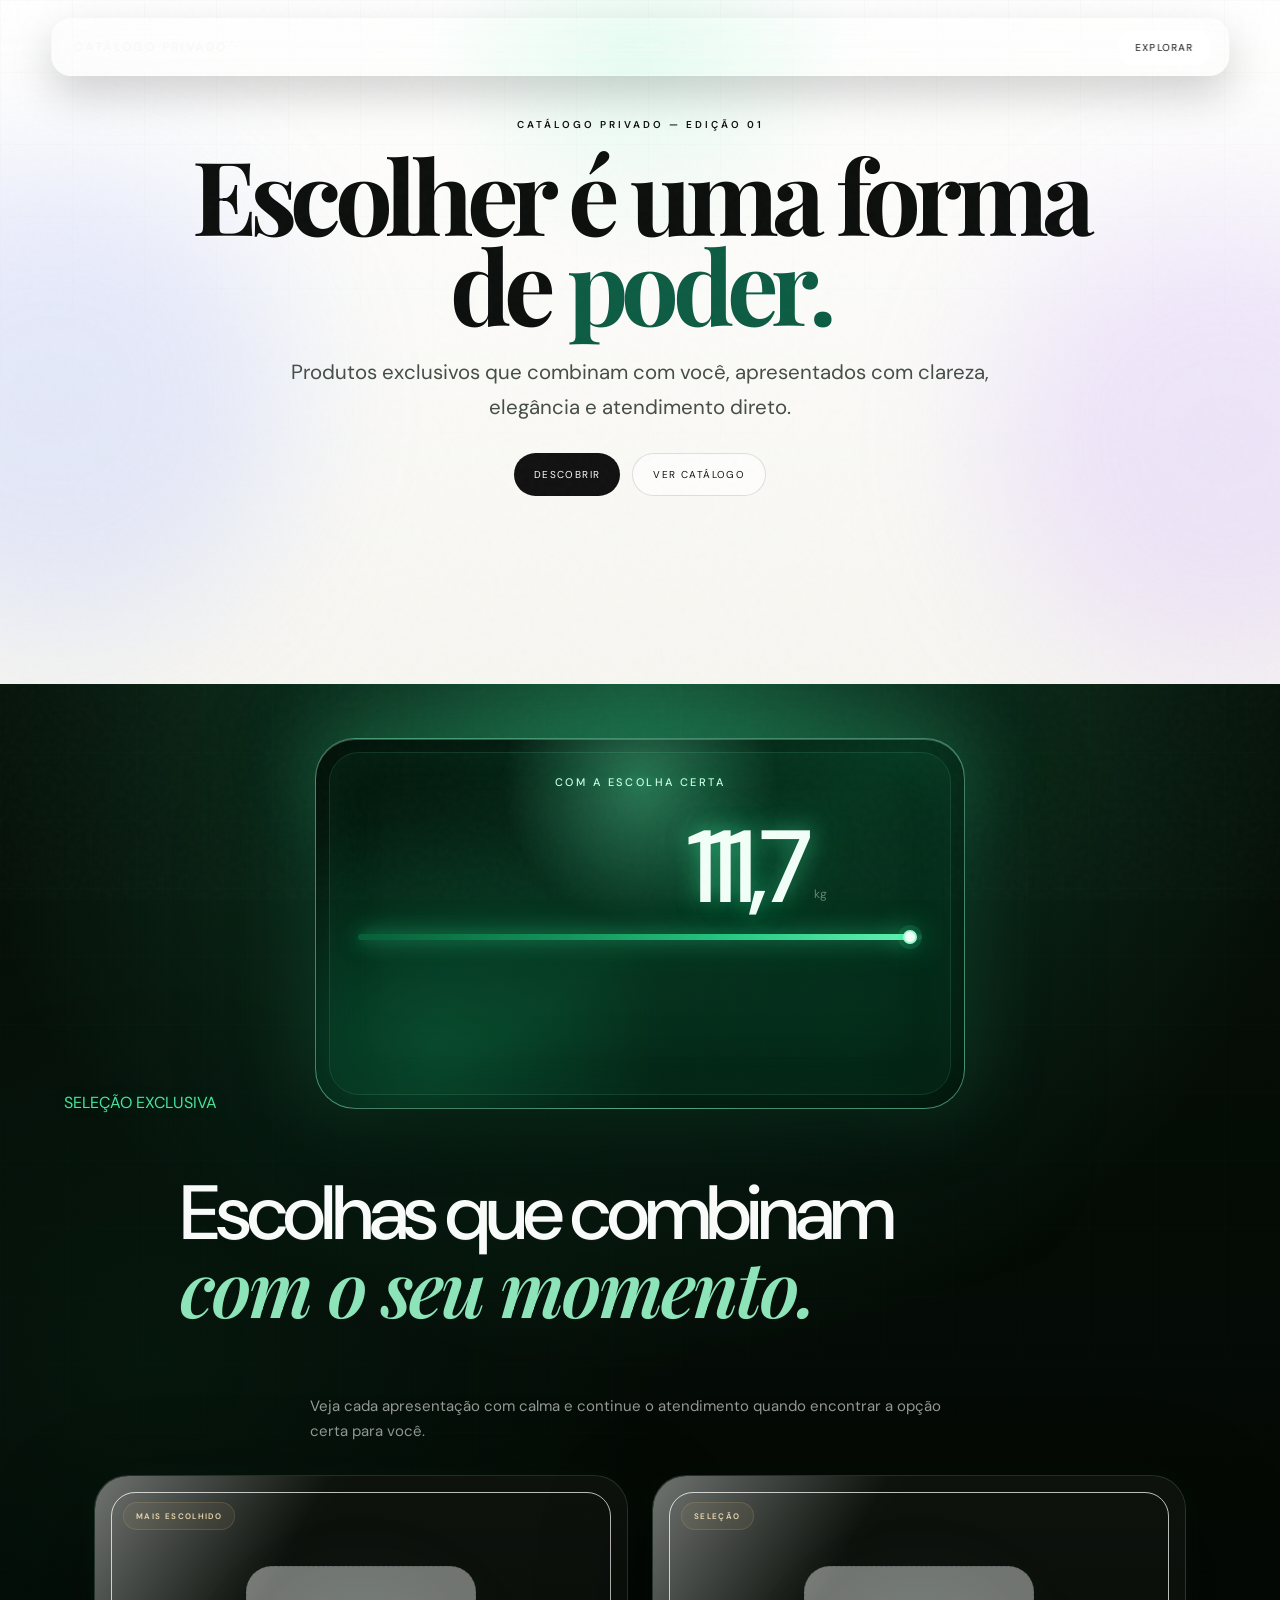
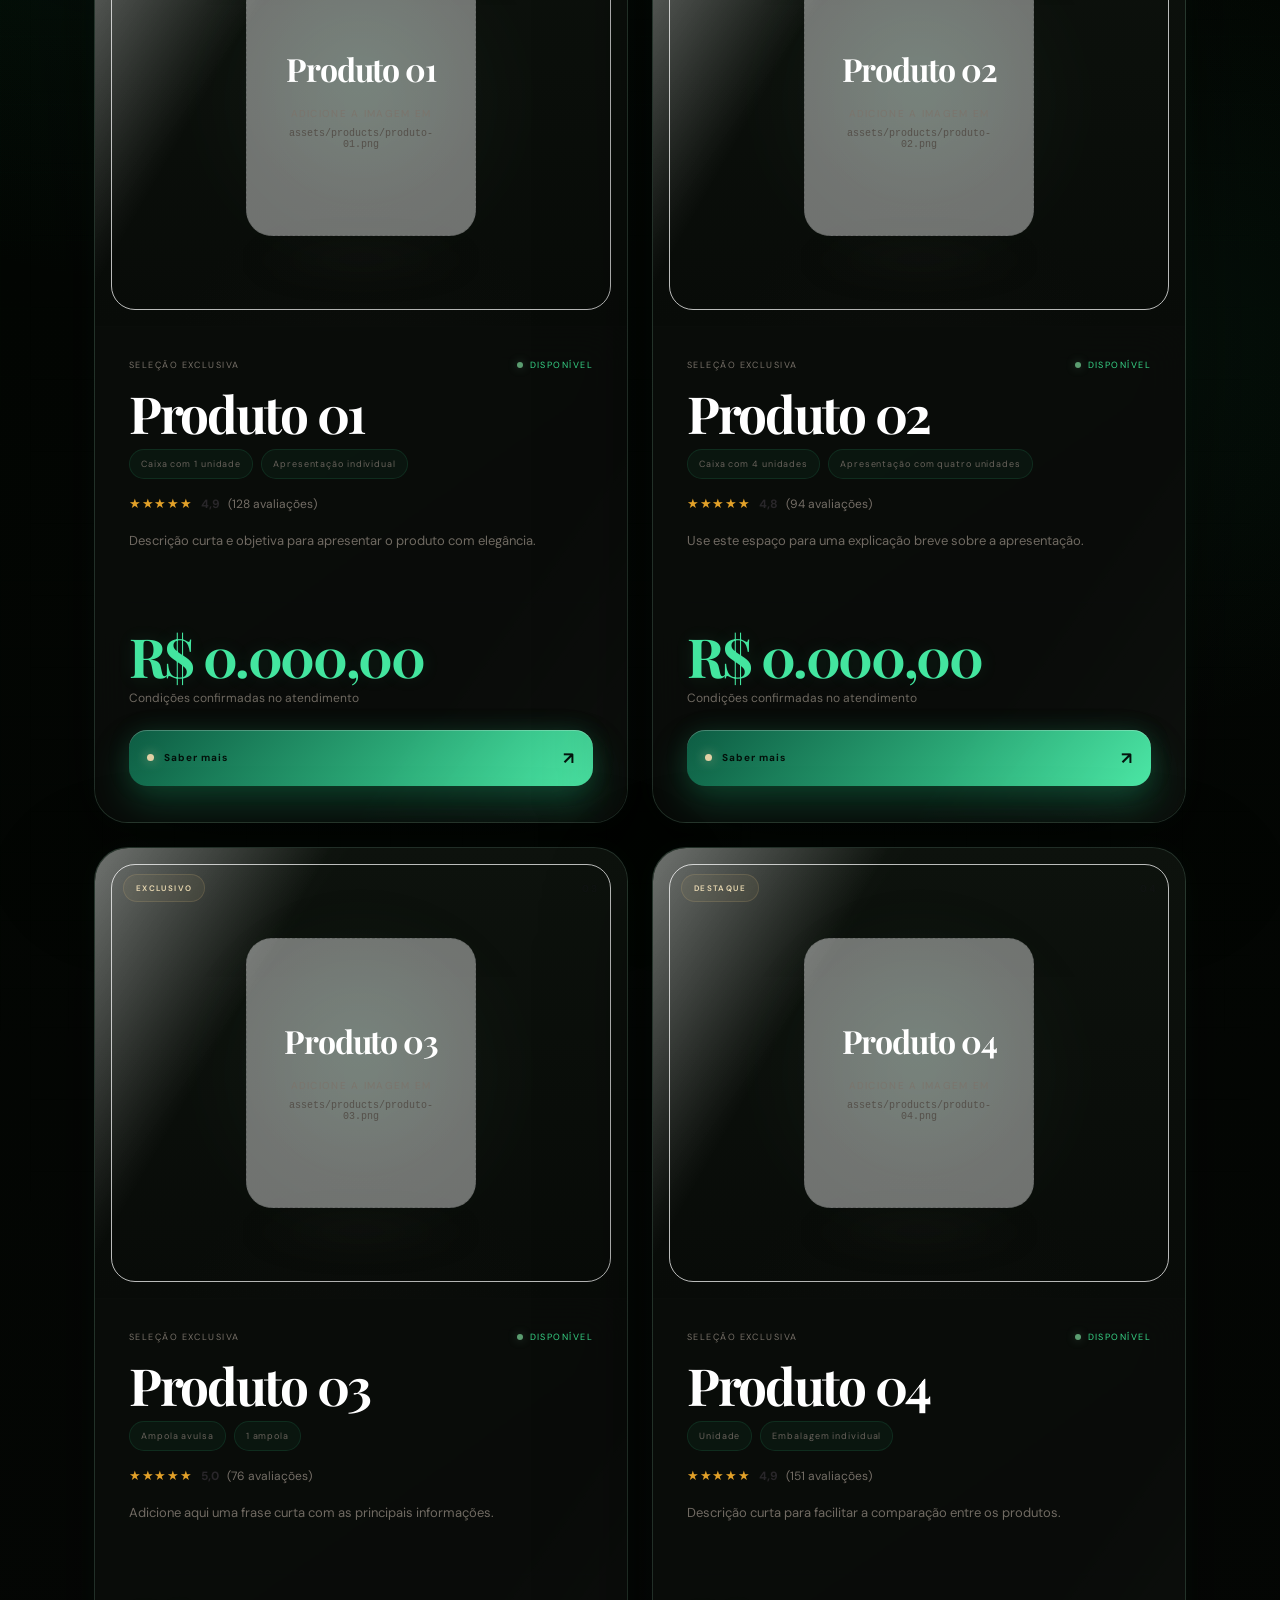
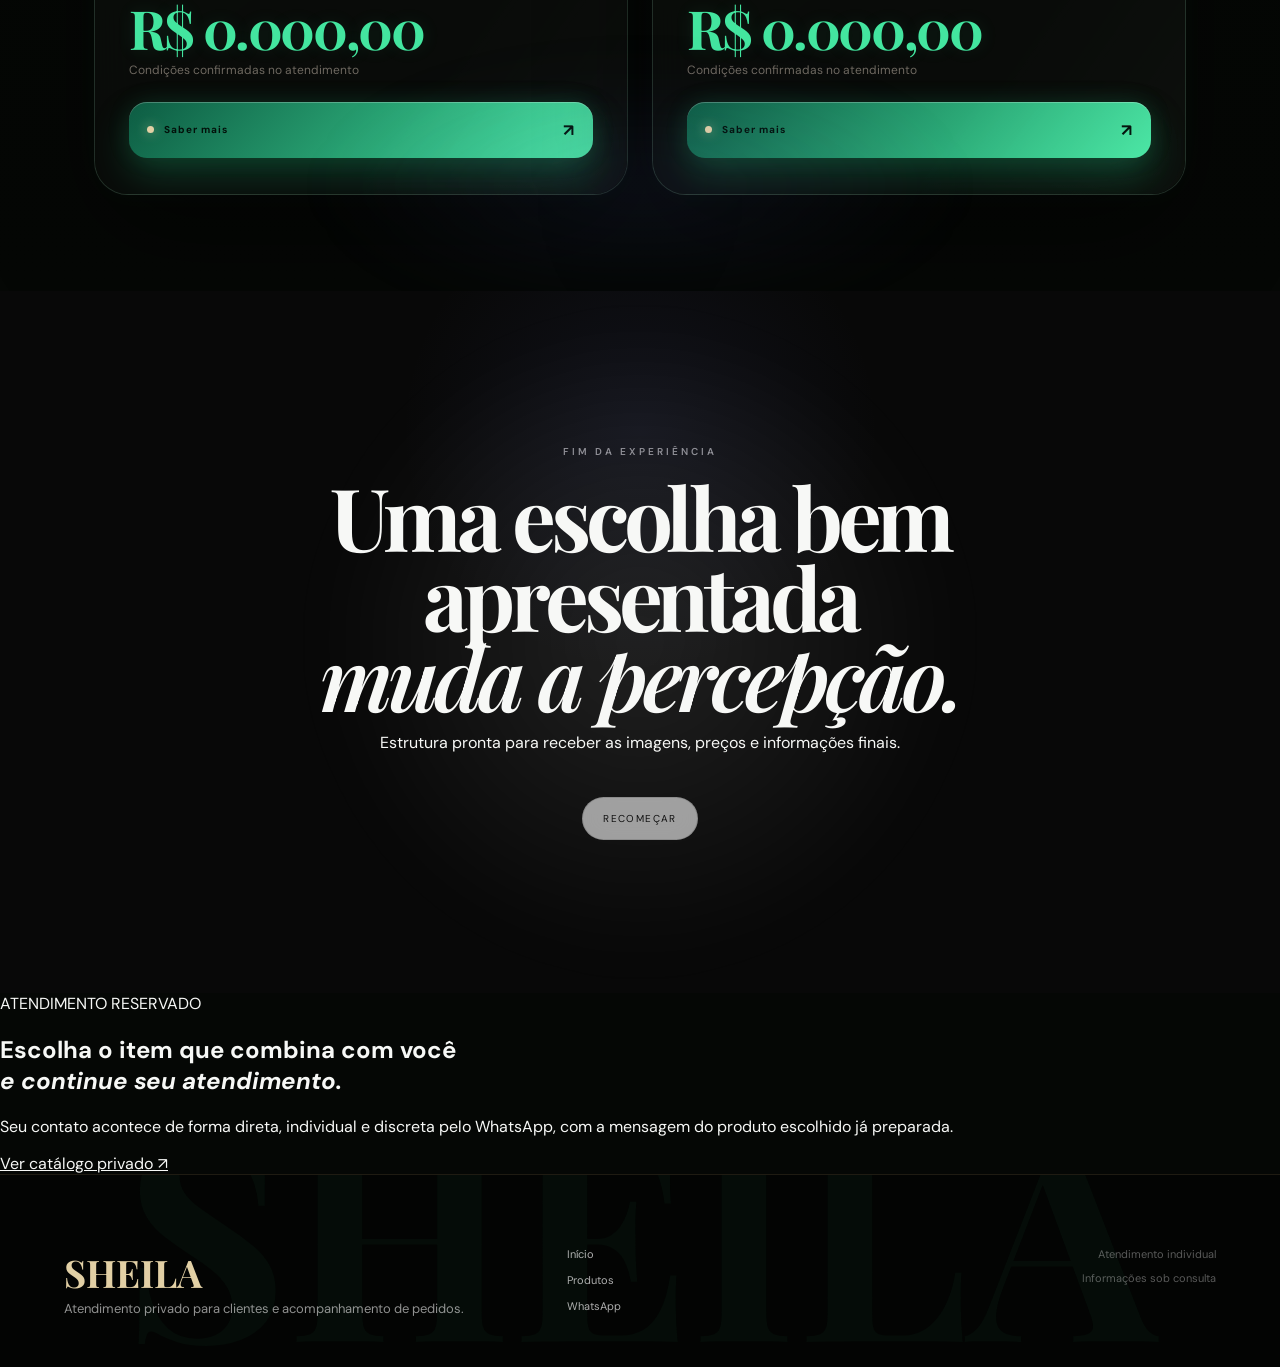
==== commit 4f655ff0: "Update index.html" ====
--- a/index.html
+++ b/index.html
@@ -9,7 +9,7 @@
   <link rel="preconnect" href="https://fonts.googleapis.com">
   <link rel="preconnect" href="https://fonts.gstatic.com" crossorigin>
   <link href="https://fonts.googleapis.com/css2?family=DM+Sans:wght@400;500;600&family=Playfair+Display:ital,wght@0,600;1,600&display=swap" rel="stylesheet">
-  <link rel="stylesheet" href="style.css?v=24.0.0">
+  <link rel="stylesheet" href="style.css?v=26.0.0">
 </head>
 <body>
   <div class="noise" aria-hidden="true"></div>
@@ -85,15 +85,32 @@
     </section>
   </main>
 
-  <script src="products.js?v=24.0.0"></script>
-  <script src="script.js?v=24.0.0"></script>
+  <script src="products.js?v=26.0.0"></script>
+  <script src="script.js?v=26.0.0"></script>
+
+  <section class="private-cta-section">
+    <div class="private-cta-glow" aria-hidden="true"></div>
+
+    <div class="private-cta-inner">
+      <span class="private-cta-kicker">ATENDIMENTO RESERVADO</span>
+
+      <h2>Escolha o item que combina com você<br><em>e continue seu atendimento.</em></h2>
+
+      <p>Seu contato acontece de forma direta, individual e discreta pelo WhatsApp, com a mensagem do produto escolhido já preparada.</p>
+
+      <a href="#produtos" class="private-cta-button">
+        <span>Ver catálogo privado</span>
+        <i aria-hidden="true">↗</i>
+      </a>
+    </div>
+  </section>
+
 <footer class="site-footer">
 <div class="footer-watermark">SHEILA</div>
 <div class="footer-inner">
 <div class="footer-brand">
         <strong>SHEILA</strong>
-        <h3>Escolha o seu produto e continue seu atendimento.</h3>
-        <p>Seu contato é feito de forma direta, individual e reservada pelo WhatsApp.</p>
+        <p>Atendimento privado para clientes e acompanhamento de pedidos.</p>
       </div>
 <div class="footer-links"><a href="#inicio">Início</a><a href="#produtos">Produtos</a><a href="#" data-general-whatsapp>WhatsApp</a></div>
 <div class="footer-note"><span>Atendimento individual</span><span>Informações sob consulta</span></div>
--- a/style.css
+++ b/style.css
@@ -2169,3 +2169,42 @@
 @media(prefers-reduced-motion:reduce){
   .catalog-action,.catalog-action::after{animation:none!important}
 }
+
+
+/* ==========================================================
+   V24 — CATÁLOGO PRIVADO + CTA FINAL
+   ========================================================== */
+
+.footer-brand h3{
+  max-width:560px;
+  margin:14px 0 12px;
+  font-family:"DM Sans",sans-serif;
+  font-size:clamp(24px,3.2vw,44px);
+  font-weight:500;
+  line-height:1.02;
+  letter-spacing:-.045em;
+  color:#f4fff9;
+}
+
+.footer-brand p{
+  max-width:520px!important;
+  margin-top:0!important;
+  color:rgba(255,255,255,.56)!important;
+  font-size:13px!important;
+  line-height:1.7!important;
+}
+
+@media(max-width:900px){
+  .footer-brand h3{
+    max-width:230px;
+    margin:10px 0 8px;
+    font-size:clamp(16px,4vw,24px);
+    line-height:1.05;
+  }
+
+  .footer-brand p{
+    max-width:210px!important;
+    font-size:9px!important;
+    line-height:1.45!important;
+  }
+}
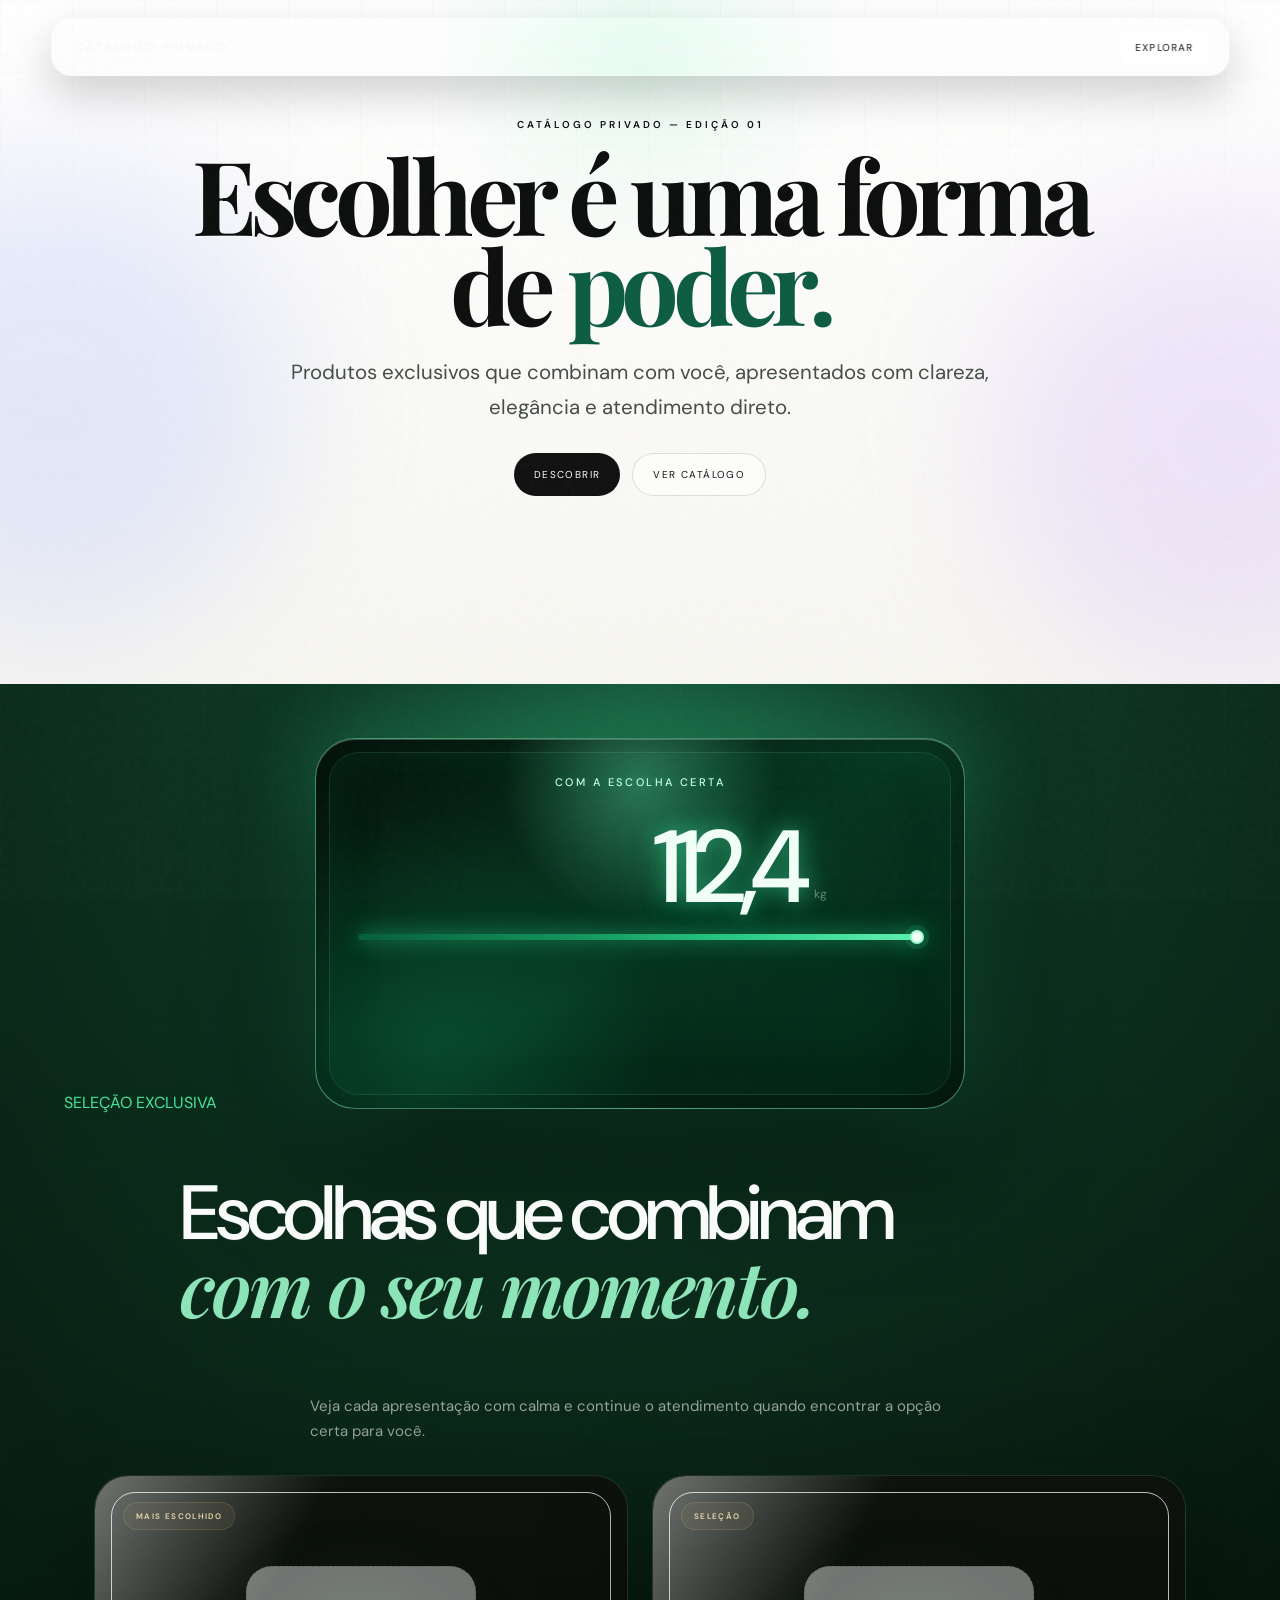
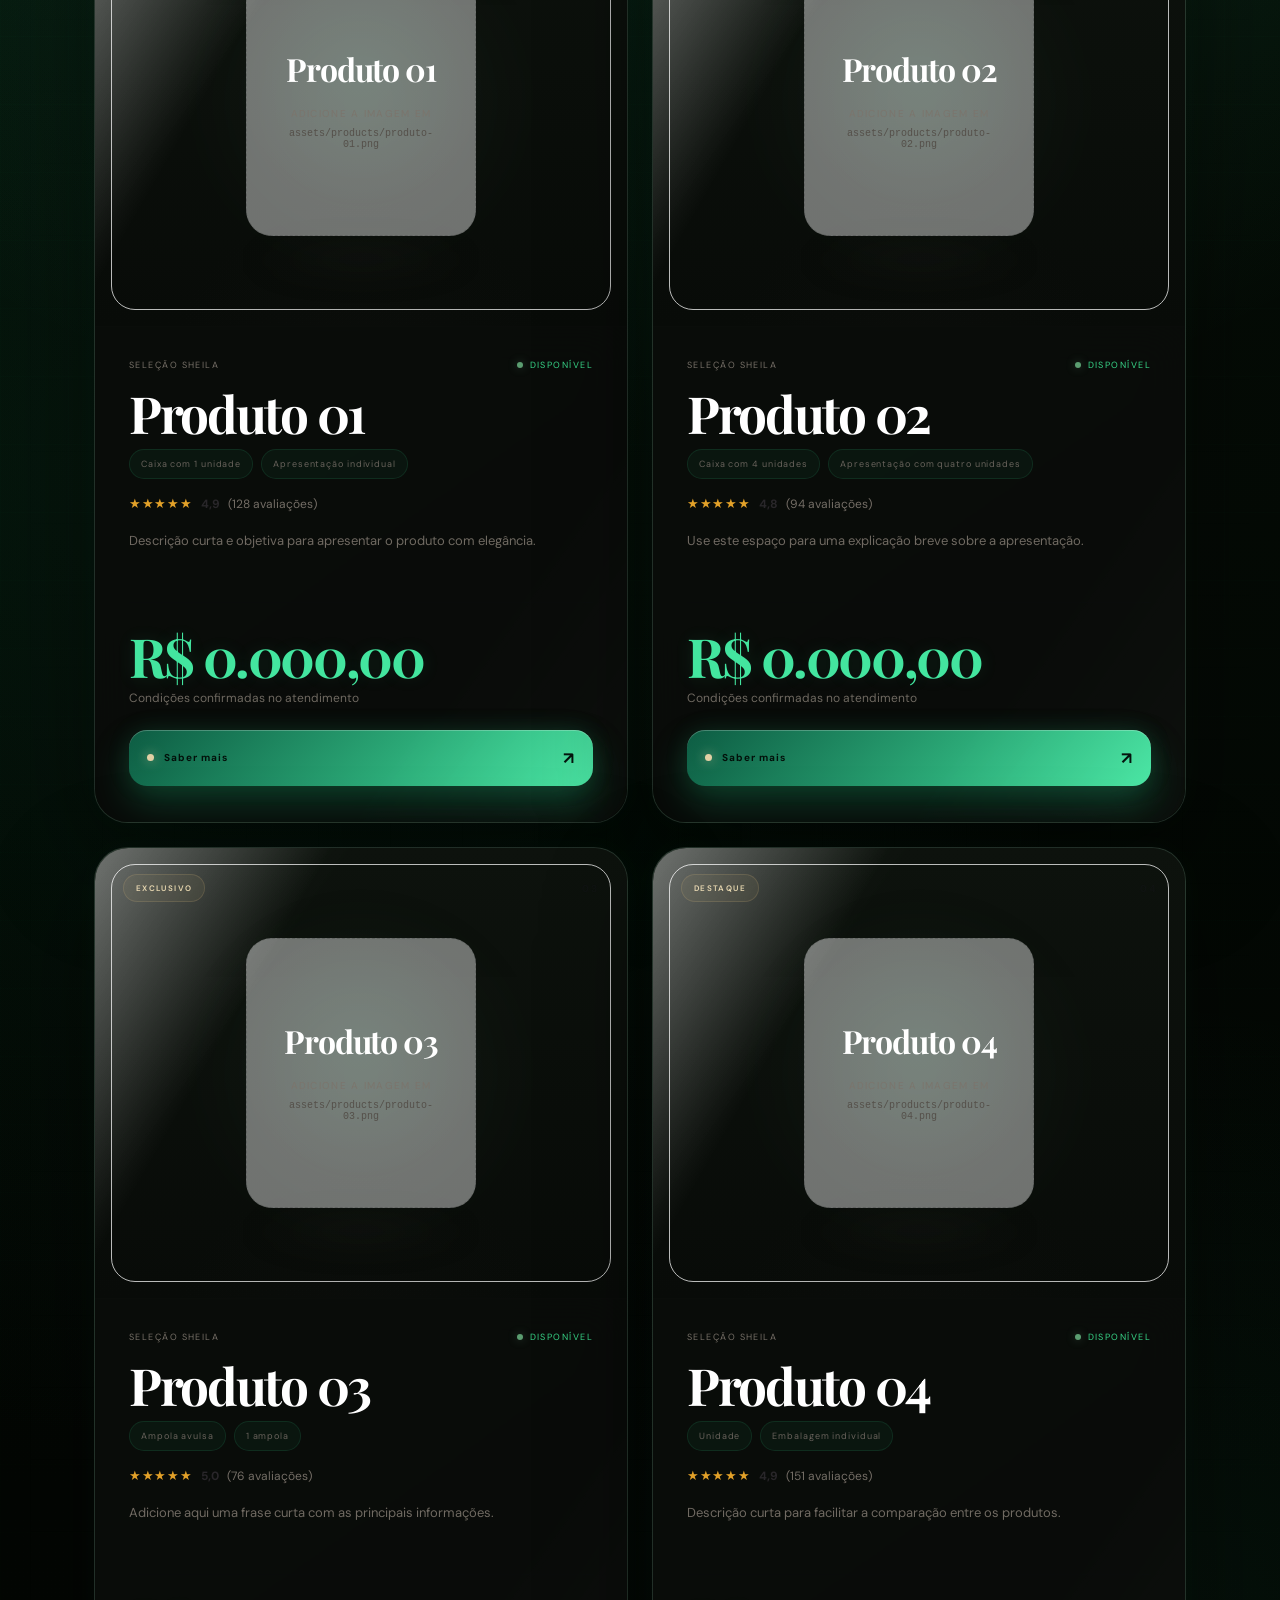
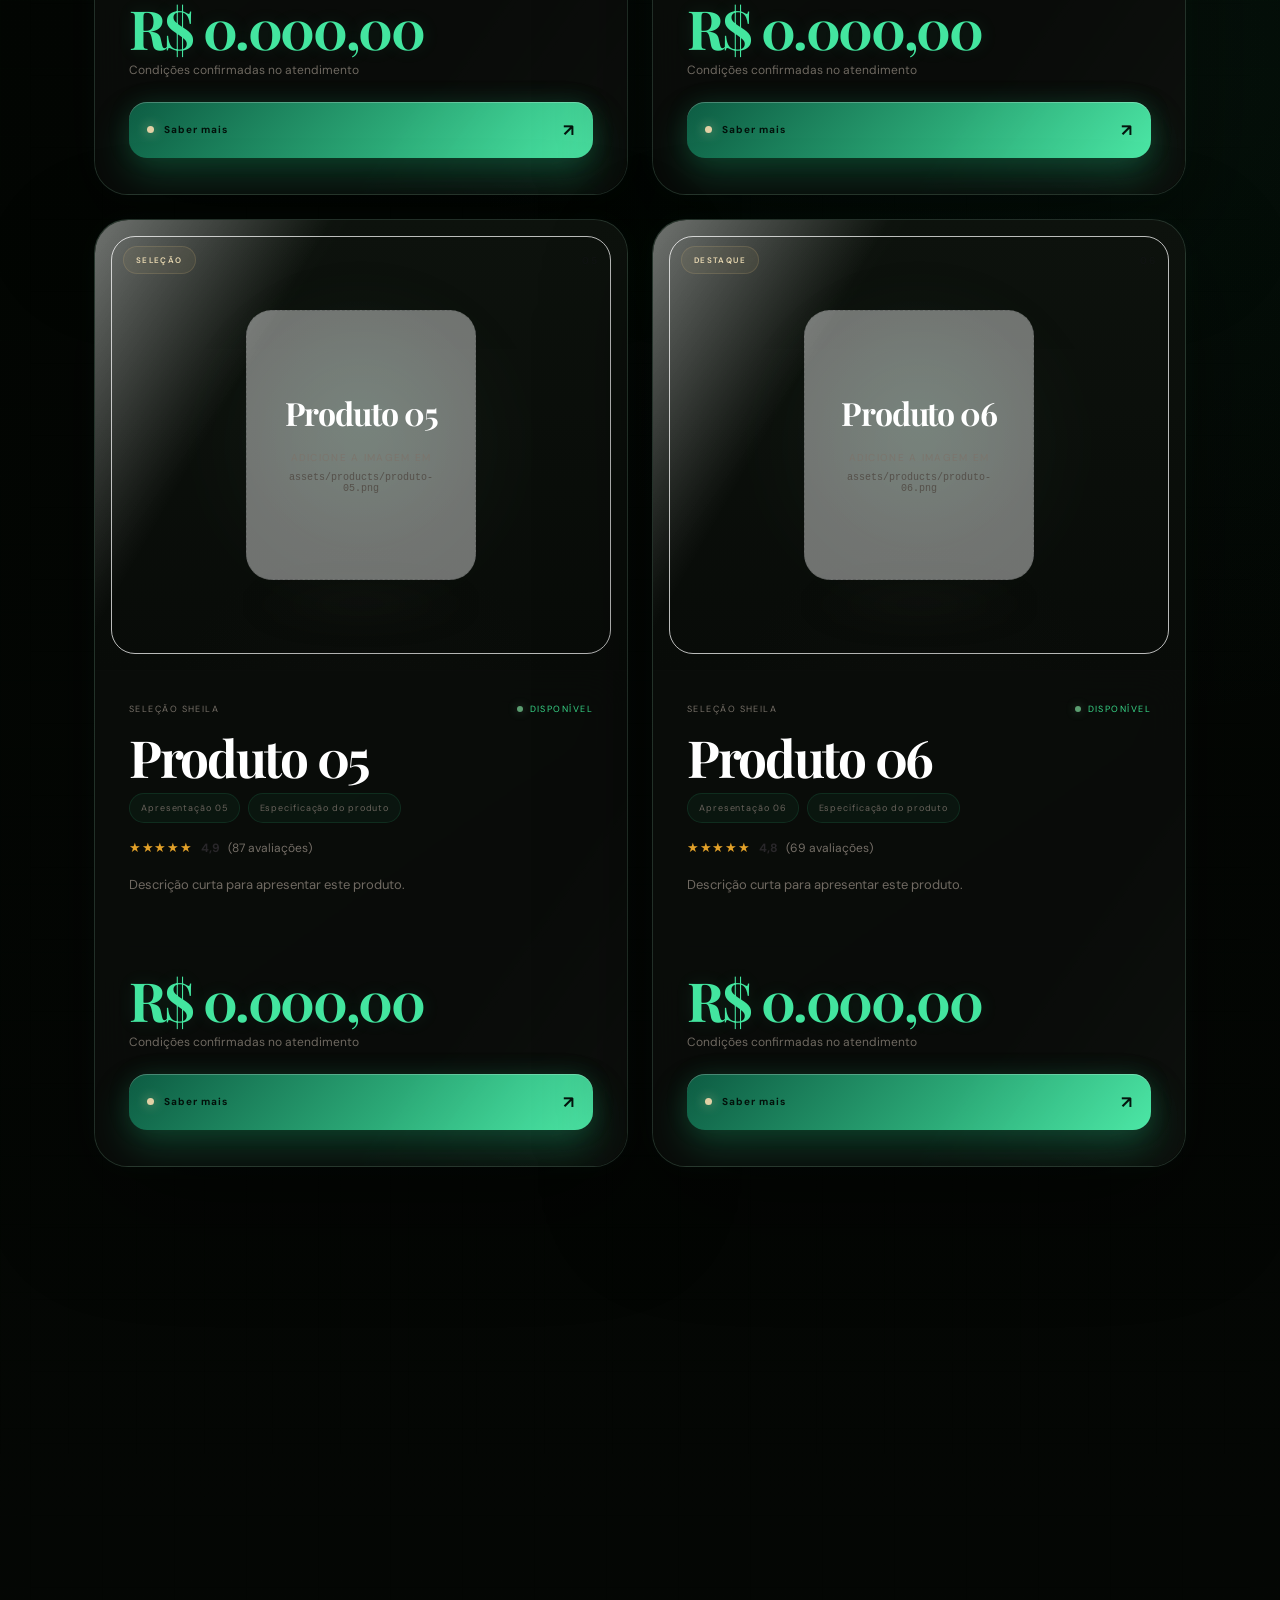
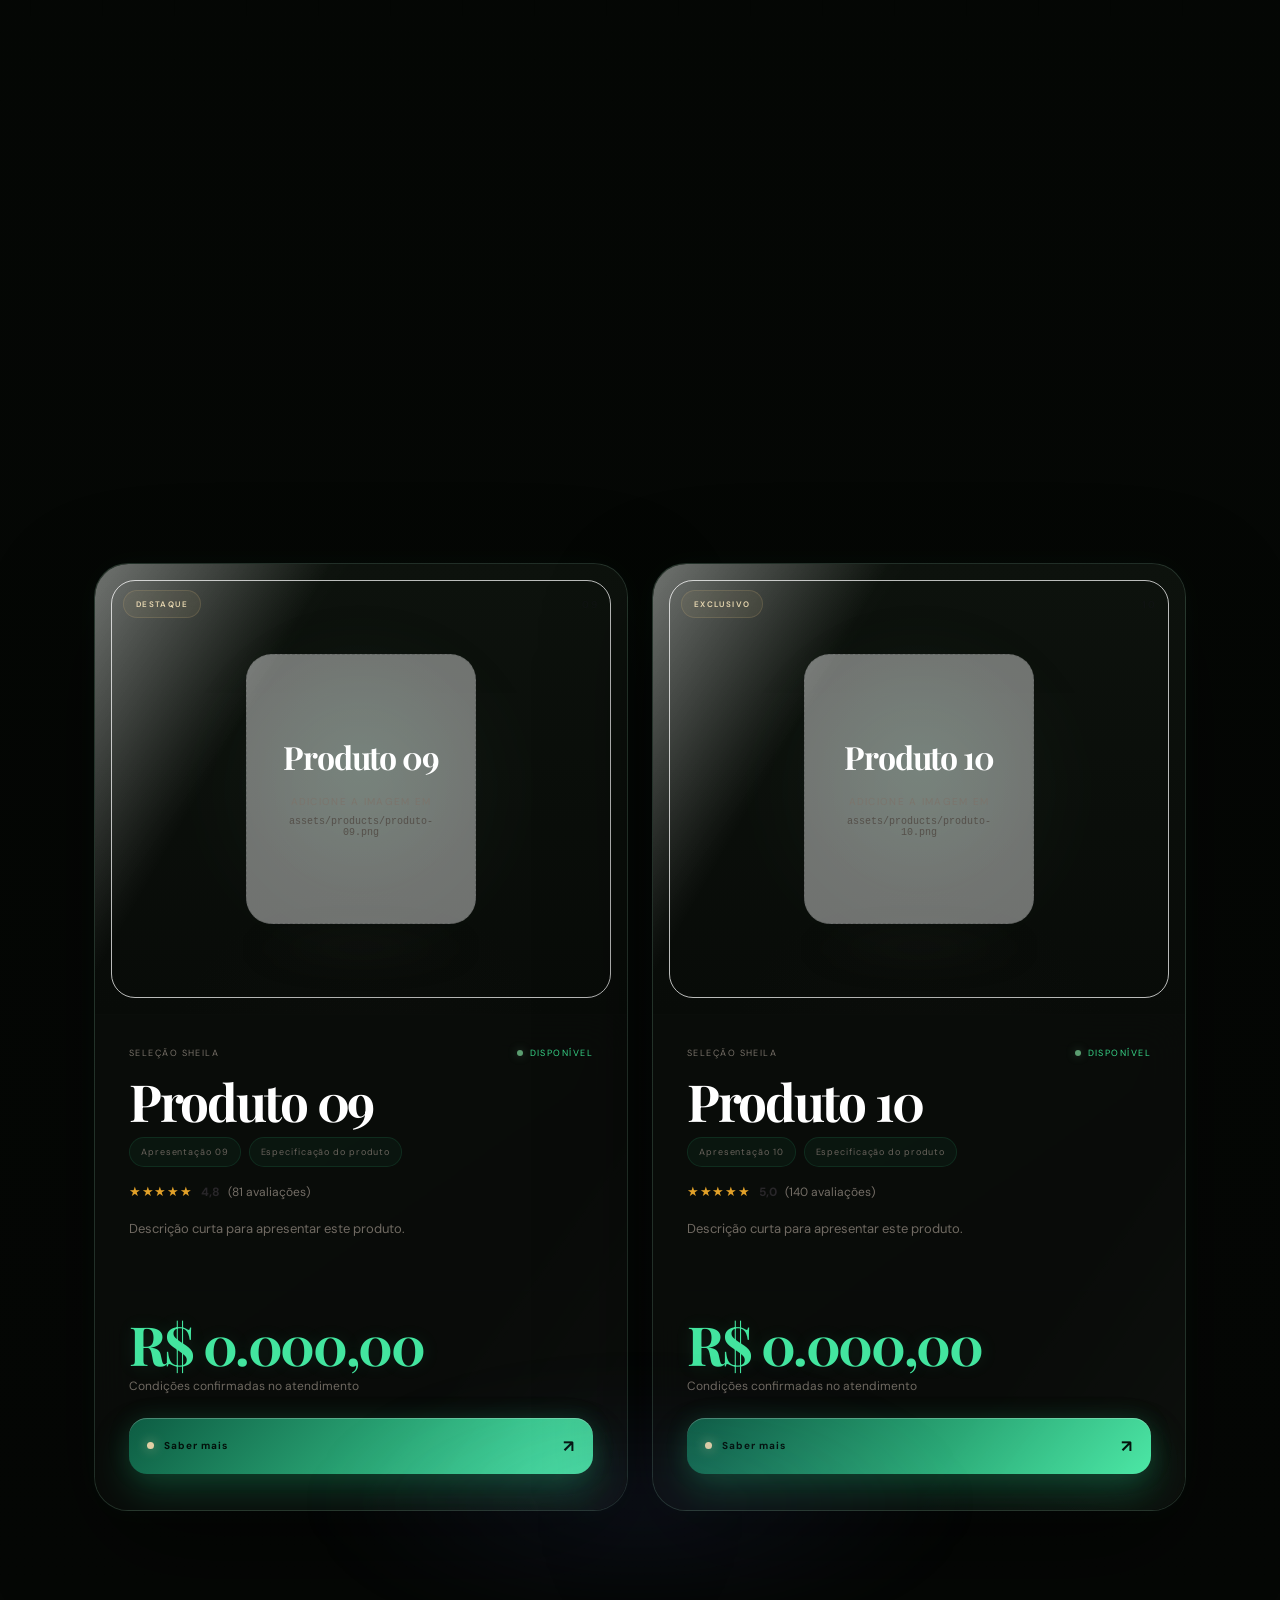
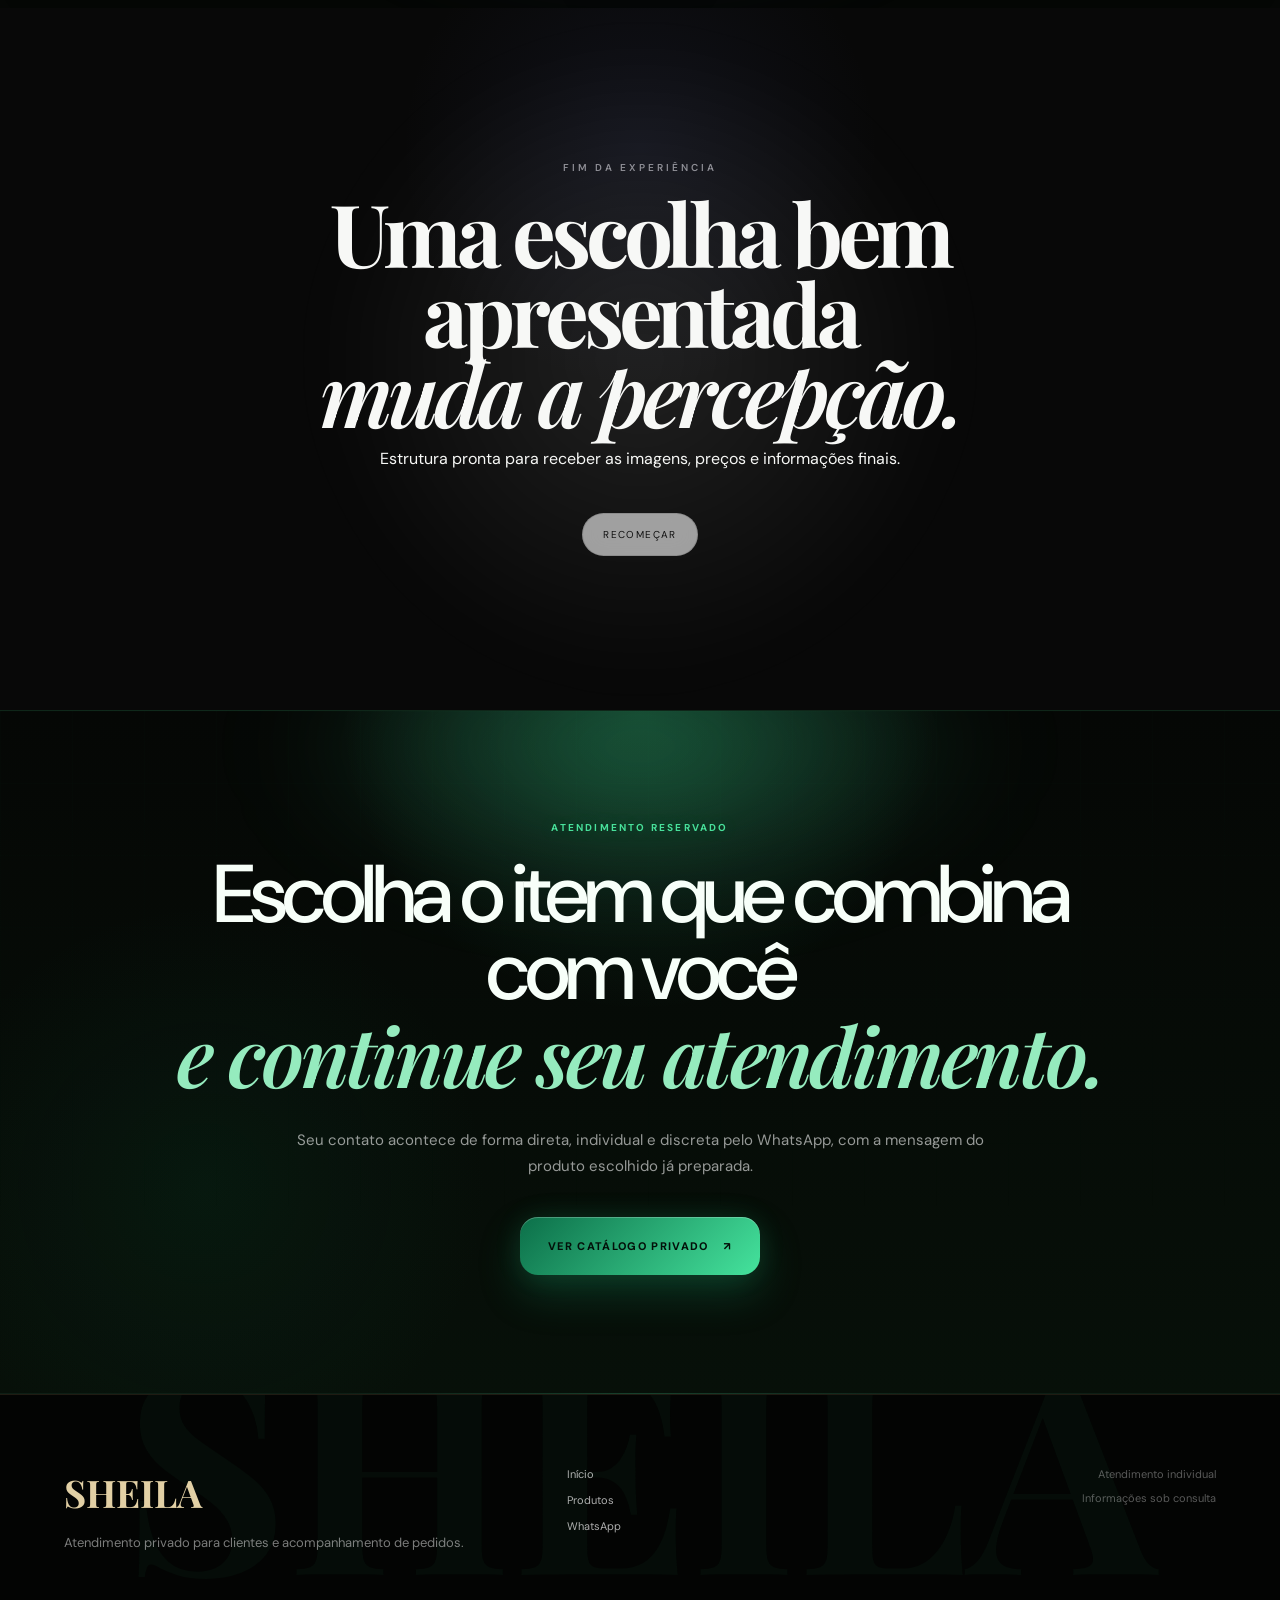
==== commit 22fc31d3: "Update index.html" ====
--- a/index.html
+++ b/index.html
@@ -9,7 +9,7 @@
   <link rel="preconnect" href="https://fonts.googleapis.com">
   <link rel="preconnect" href="https://fonts.gstatic.com" crossorigin>
   <link href="https://fonts.googleapis.com/css2?family=DM+Sans:wght@400;500;600&family=Playfair+Display:ital,wght@0,600;1,600&display=swap" rel="stylesheet">
-  <link rel="stylesheet" href="style.css?v=26.0.0">
+  <link rel="stylesheet" href="style.css?v=27.0.0">
 </head>
 <body>
   <div class="noise" aria-hidden="true"></div>
@@ -85,8 +85,8 @@
     </section>
   </main>
 
-  <script src="products.js?v=26.0.0"></script>
-  <script src="script.js?v=26.0.0"></script>
+  <script src="products.js?v=27.0.0"></script>
+  <script src="script.js?v=27.0.0"></script>
 
   <section class="private-cta-section">
     <div class="private-cta-glow" aria-hidden="true"></div>
--- a/style.css
+++ b/style.css
@@ -2208,3 +2208,192 @@
     line-height:1.45!important;
   }
 }
+
+
+/* ==========================================================
+   V25 — CTA PRIVADA APÓS OS PRODUTOS + RODAPÉ RESTAURADO
+   ========================================================== */
+
+/* Remove estilos extras que tinham sido aplicados ao rodapé na V24. */
+.footer-brand h3{
+  display:none!important;
+}
+
+.footer-brand p{
+  max-width:420px!important;
+  margin-top:14px!important;
+  color:rgba(255,255,255,.48)!important;
+  font-size:13px!important;
+  line-height:1.65!important;
+}
+
+/* Nova seção logo abaixo dos produtos. */
+.private-cta-section{
+  position:relative;
+  overflow:hidden;
+  padding:110px 5vw 118px;
+  background:
+    radial-gradient(circle at 50% 0,rgba(64,231,158,.17),transparent 32%),
+    radial-gradient(circle at 16% 70%,rgba(15,112,72,.11),transparent 24%),
+    linear-gradient(180deg,#050705 0%,#071009 100%);
+  border-top:1px solid rgba(89,233,169,.10);
+  border-bottom:1px solid rgba(89,233,169,.10);
+}
+
+.private-cta-section::before{
+  content:"";
+  position:absolute;
+  inset:0;
+  pointer-events:none;
+  background:
+    linear-gradient(rgba(74,223,156,.022) 1px,transparent 1px),
+    linear-gradient(90deg,rgba(74,223,156,.022) 1px,transparent 1px);
+  background-size:72px 72px;
+  mask-image:linear-gradient(to bottom,rgba(0,0,0,.62),transparent 84%);
+}
+
+.private-cta-glow{
+  position:absolute;
+  left:50%;
+  top:-130px;
+  width:780px;
+  height:330px;
+  transform:translateX(-50%);
+  border-radius:50%;
+  background:radial-gradient(ellipse,rgba(62,229,155,.26),transparent 68%);
+  filter:blur(48px);
+  pointer-events:none;
+}
+
+.private-cta-inner{
+  position:relative;
+  z-index:2;
+  max-width:980px;
+  margin:0 auto;
+  text-align:center;
+}
+
+.private-cta-kicker{
+  display:block;
+  margin-bottom:22px;
+  color:#48e19b;
+  font-size:10px;
+  font-weight:700;
+  letter-spacing:.22em;
+  text-transform:uppercase;
+  text-shadow:0 0 18px rgba(72,225,155,.24);
+}
+
+.private-cta-inner h2{
+  margin:0 auto;
+  max-width:940px;
+  color:#f7fff9;
+  font-family:"DM Sans",sans-serif;
+  font-size:clamp(46px,6.4vw,88px);
+  font-weight:500;
+  line-height:.94;
+  letter-spacing:-.06em;
+}
+
+.private-cta-inner h2 em{
+  display:inline-block;
+  margin-top:6px;
+  color:#95ebbe;
+  font-family:"Playfair Display",serif;
+  font-weight:600;
+  font-style:italic;
+  letter-spacing:-.04em;
+}
+
+.private-cta-inner p{
+  max-width:690px;
+  margin:28px auto 0;
+  color:rgba(255,255,255,.58);
+  font-size:15px;
+  line-height:1.75;
+}
+
+.private-cta-button{
+  position:relative;
+  overflow:hidden;
+  display:inline-flex;
+  align-items:center;
+  justify-content:center;
+  gap:14px;
+  min-height:58px;
+  margin-top:38px;
+  padding:0 28px;
+  border-radius:18px;
+  color:#031009;
+  text-decoration:none;
+  font-size:11px;
+  font-weight:800;
+  letter-spacing:.12em;
+  text-transform:uppercase;
+  background:linear-gradient(135deg,#0c6f49,#45e39d);
+  box-shadow:
+    0 18px 42px rgba(22,155,104,.28),
+    0 0 28px rgba(67,229,159,.11),
+    inset 0 1px 0 rgba(255,255,255,.24);
+  transition:transform .25s ease,box-shadow .25s ease;
+}
+
+.private-cta-button::after{
+  content:"";
+  position:absolute;
+  top:-40%;
+  left:-45%;
+  width:34%;
+  height:180%;
+  transform:rotate(18deg);
+  background:linear-gradient(90deg,transparent,rgba(255,255,255,.30),transparent);
+  animation:privateCtaShine 4.2s ease-in-out infinite;
+  pointer-events:none;
+}
+
+.private-cta-button:hover{
+  transform:translateY(-3px);
+  box-shadow:
+    0 24px 52px rgba(22,155,104,.34),
+    0 0 36px rgba(67,229,159,.16),
+    inset 0 1px 0 rgba(255,255,255,.28);
+}
+
+@keyframes privateCtaShine{
+  0%,60%{left:-45%;opacity:0}
+  68%{opacity:1}
+  84%,100%{left:118%;opacity:0}
+}
+
+@media(max-width:900px){
+  .footer-brand p{
+    max-width:180px!important;
+    font-size:9px!important;
+    line-height:1.45!important;
+  }
+
+  .private-cta-section{
+    padding:82px 20px 88px;
+  }
+
+  .private-cta-inner h2{
+    font-size:clamp(40px,11vw,62px);
+  }
+
+  .private-cta-inner p{
+    max-width:90%;
+    font-size:14px;
+  }
+
+  .private-cta-button{
+    width:min(100%,330px);
+    min-height:56px;
+    padding:0 20px;
+  }
+}
+
+@media(prefers-reduced-motion:reduce){
+  .private-cta-button::after{
+    animation:none!important;
+  }
+}
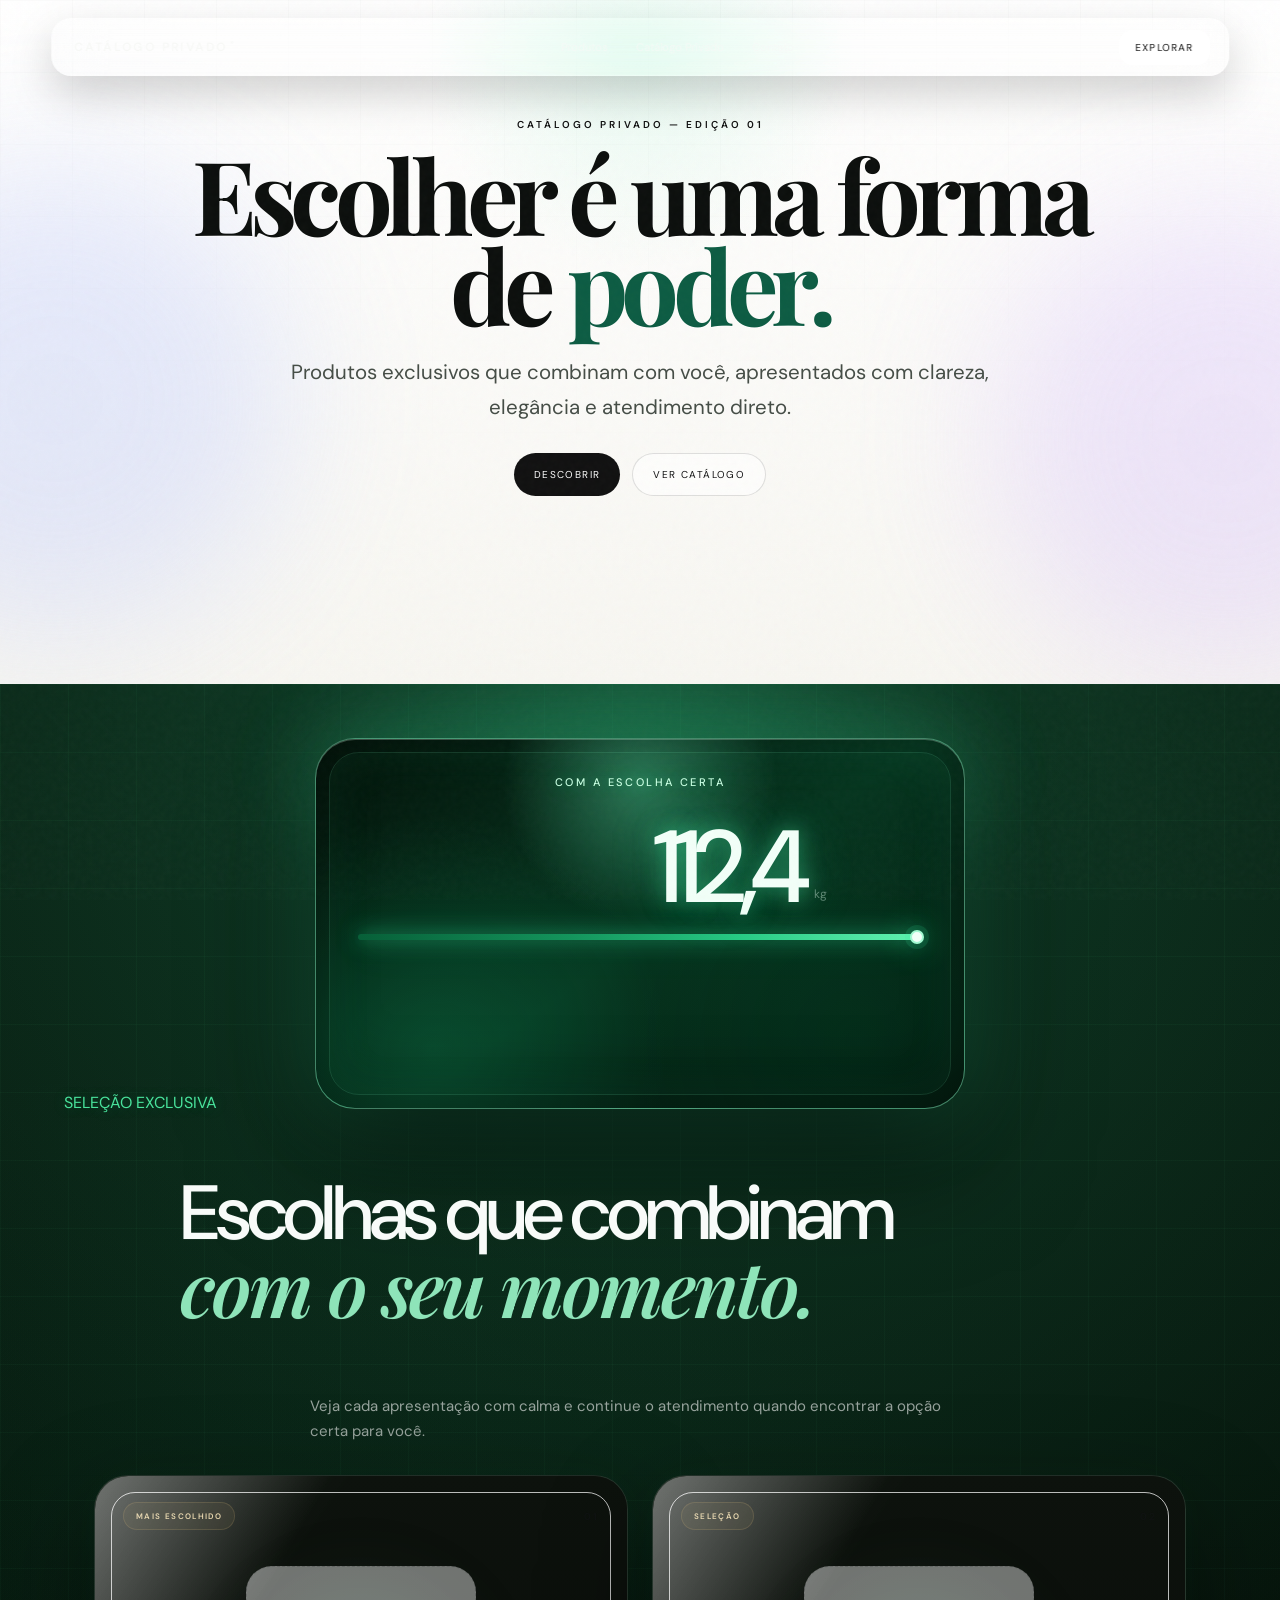
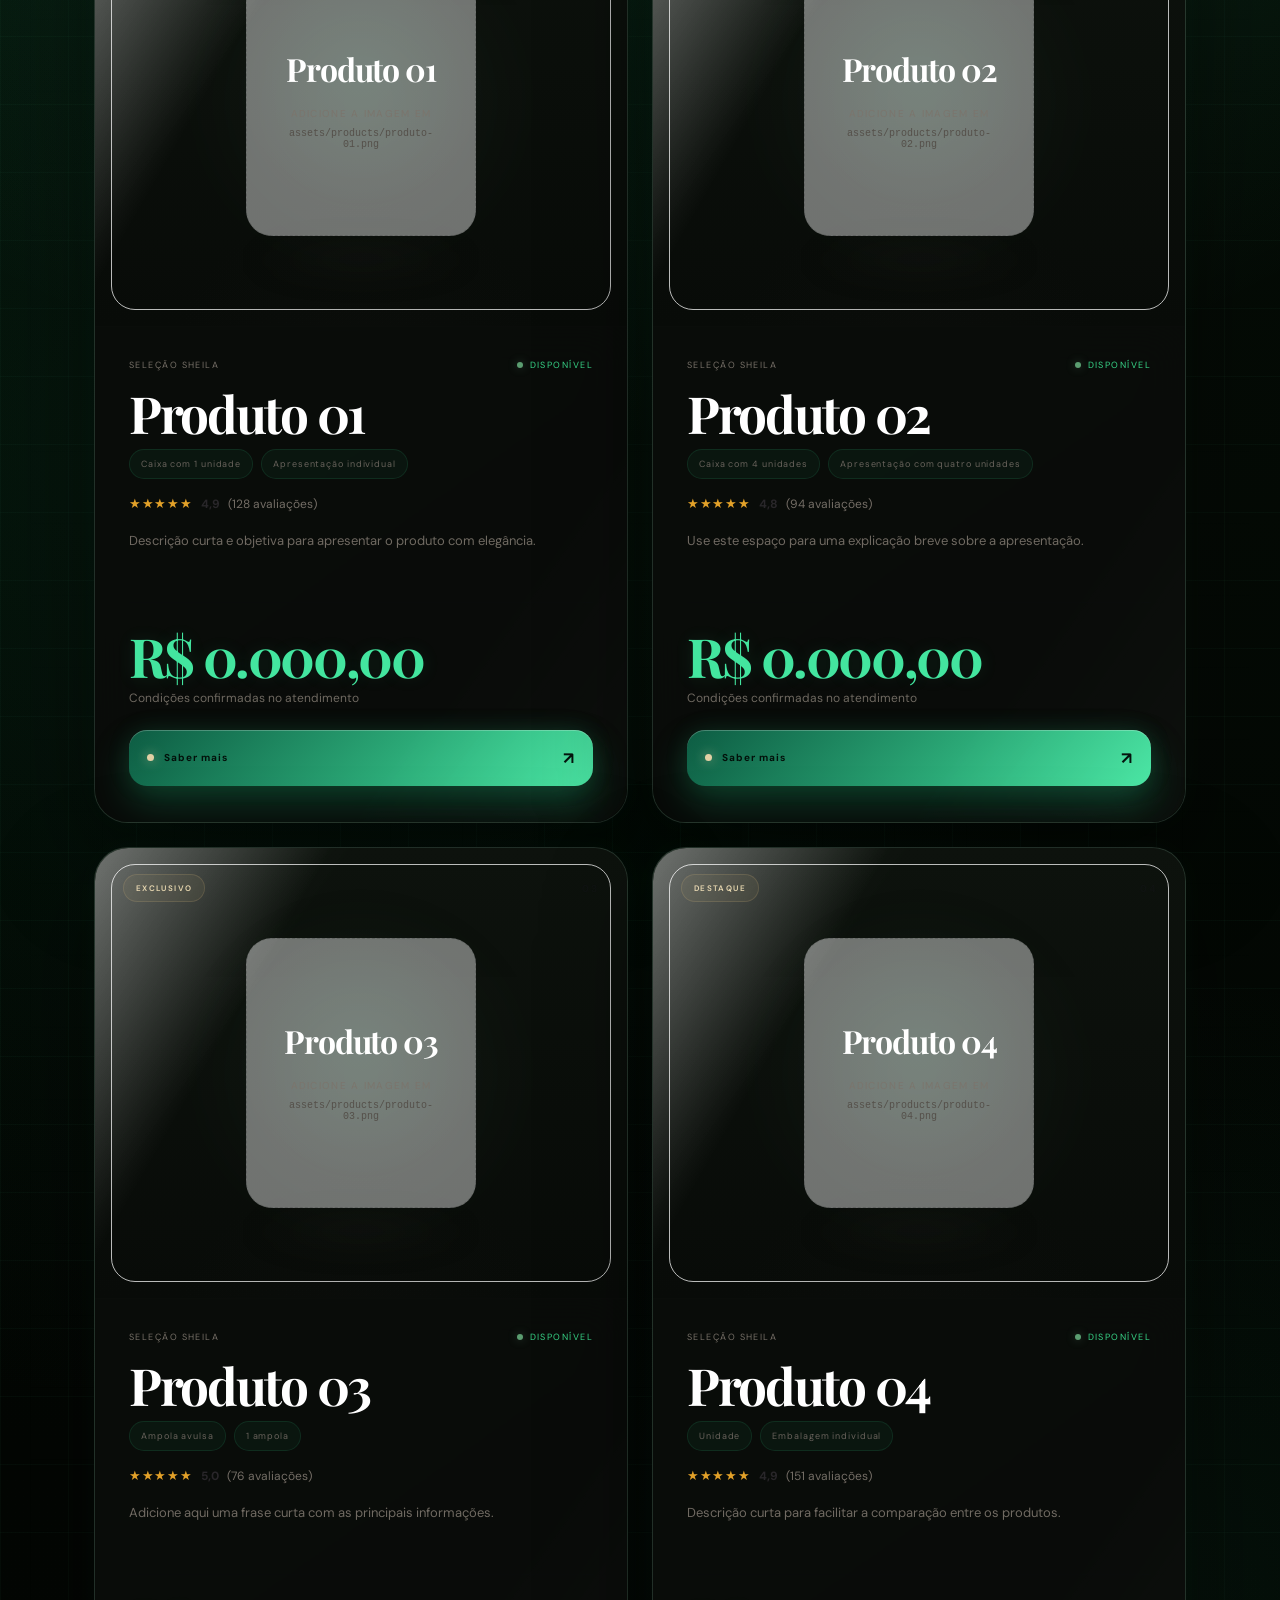
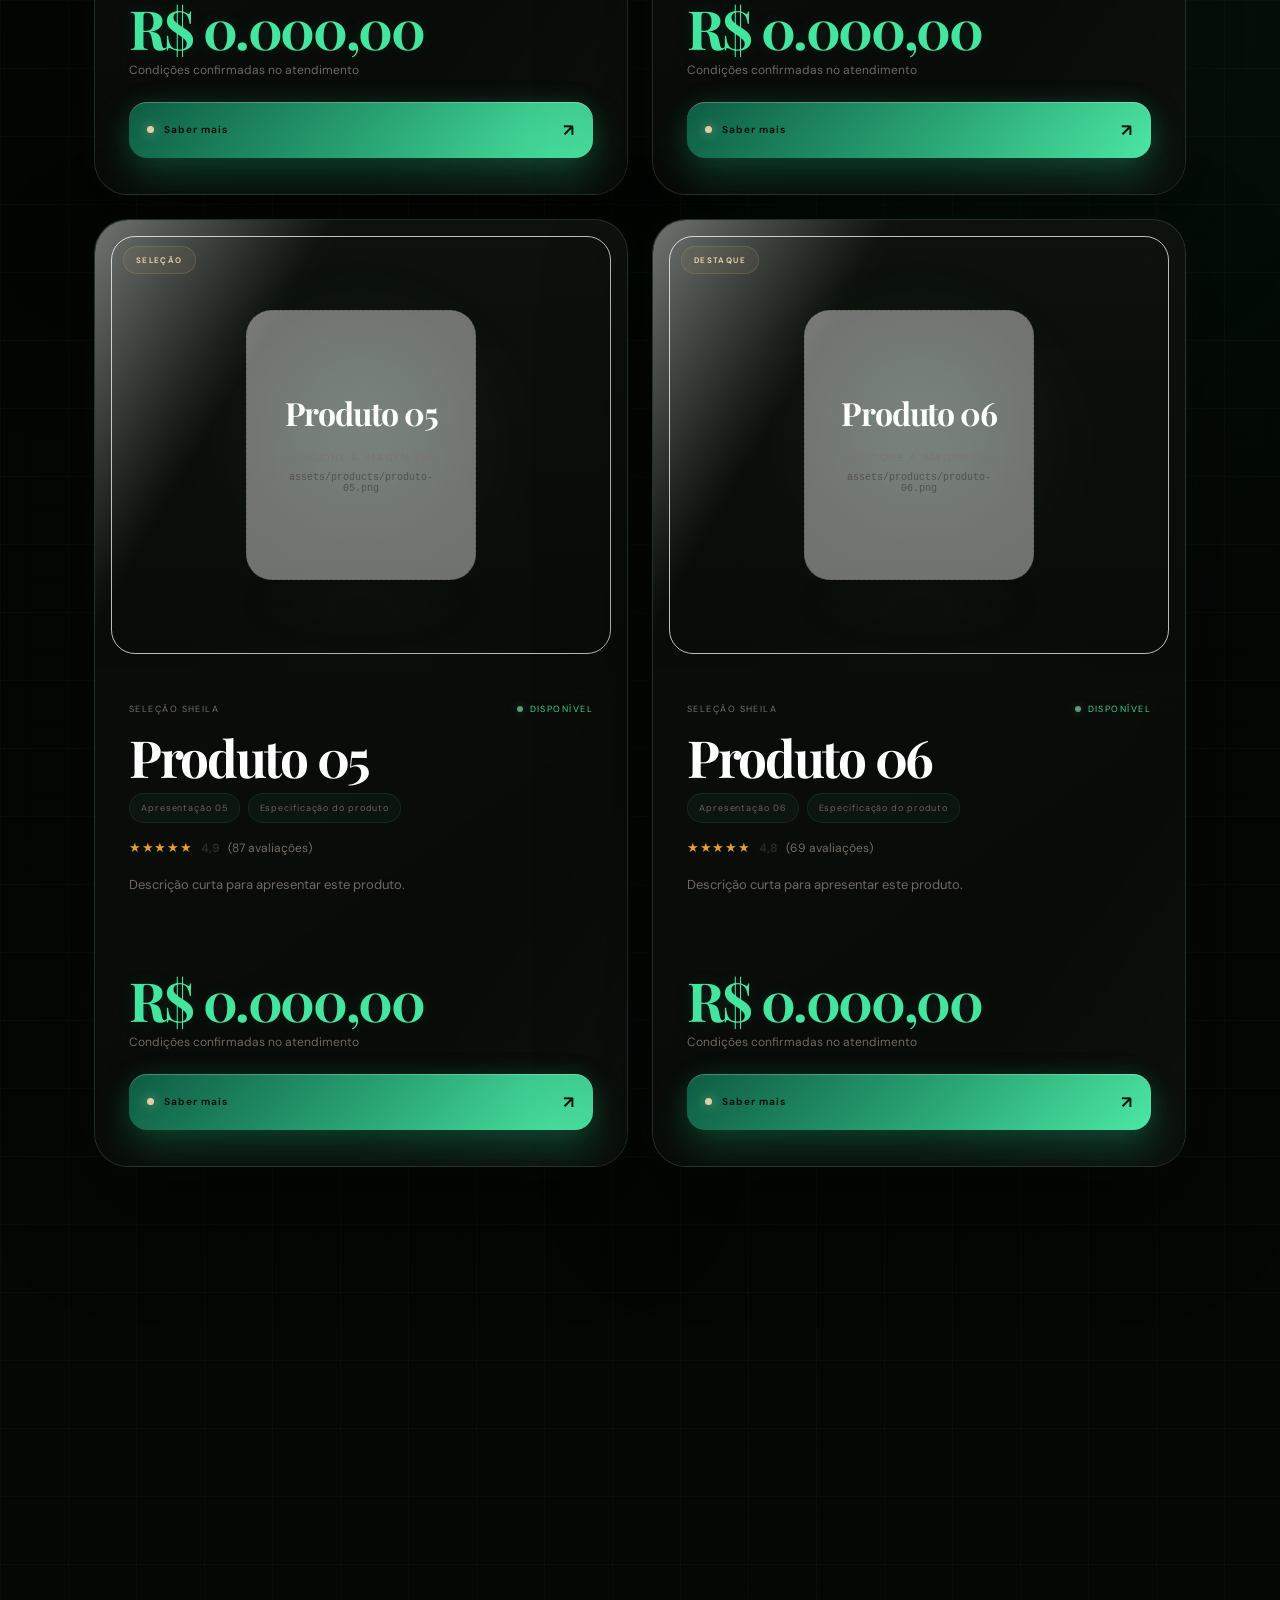
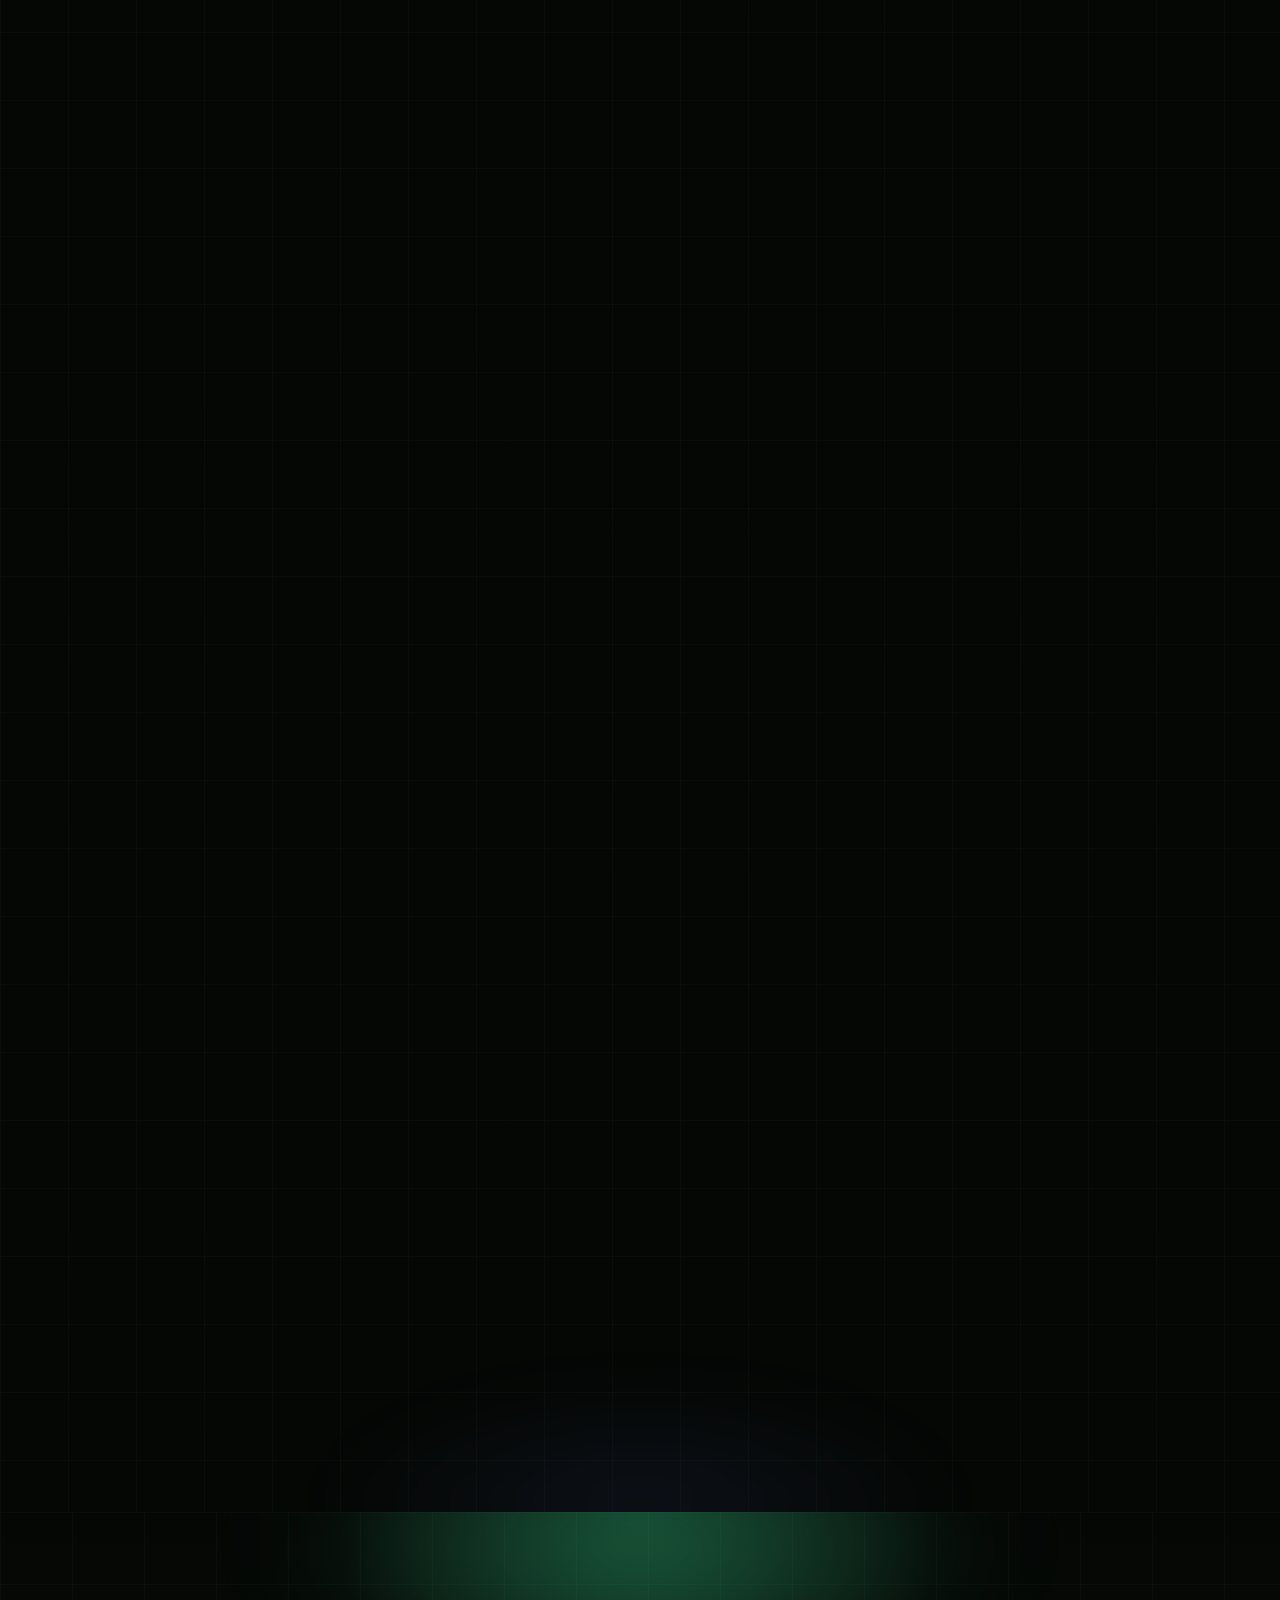
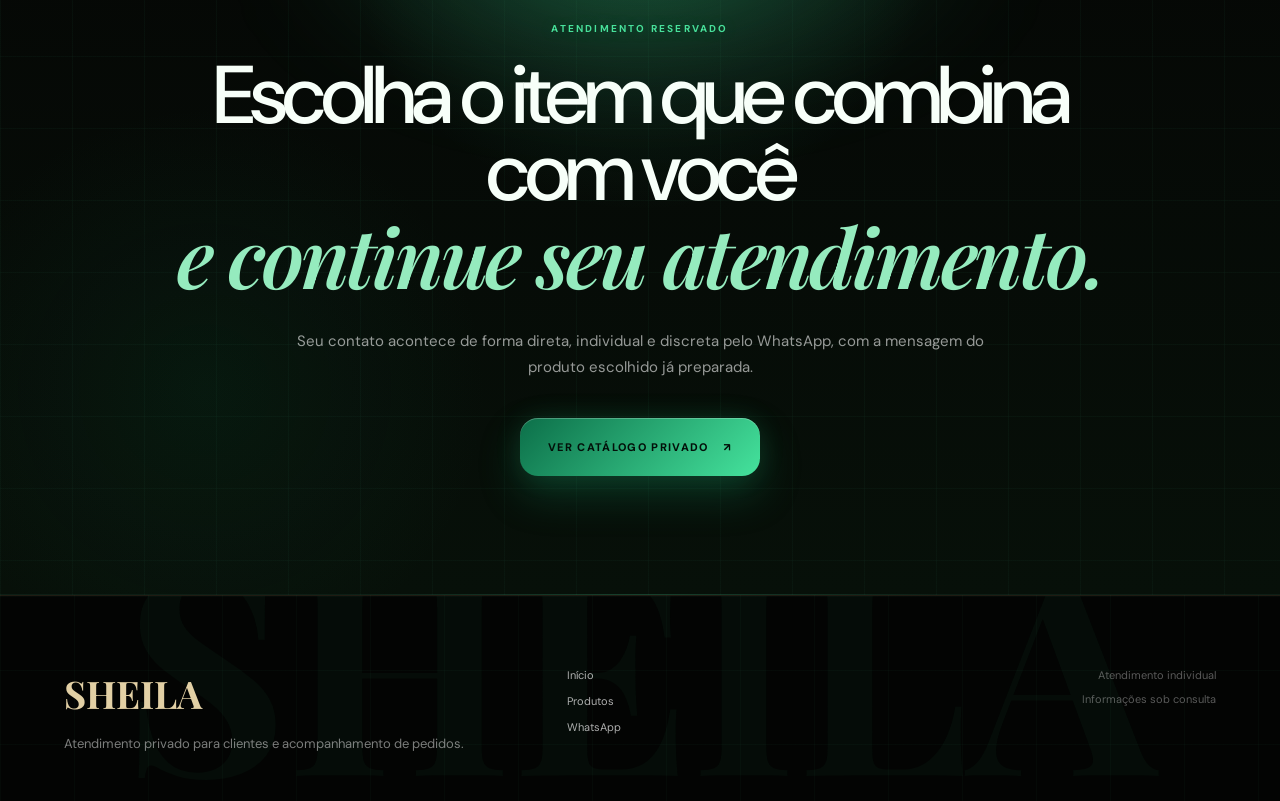
==== commit e2e315f6: "Update index.html" ====
--- a/index.html
+++ b/index.html
@@ -9,7 +9,7 @@
   <link rel="preconnect" href="https://fonts.googleapis.com">
   <link rel="preconnect" href="https://fonts.gstatic.com" crossorigin>
   <link href="https://fonts.googleapis.com/css2?family=DM+Sans:wght@400;500;600&family=Playfair+Display:ital,wght@0,600;1,600&display=swap" rel="stylesheet">
-  <link rel="stylesheet" href="style.css?v=27.0.0">
+  <link rel="stylesheet" href="style.css?v=28.0.0">
 </head>
 <body>
   <div class="noise" aria-hidden="true"></div>
@@ -73,20 +73,10 @@
 
     <div id="productList" class="product-list"></div>
     </section>
-
-    <section class="final" id="final">
-      <div class="final-glow" aria-hidden="true"></div>
-      <div class="section-heading">
-        <p class="eyebrow light">FIM DA EXPERIÊNCIA</p>
-        <h2>Uma escolha bem apresentada<br><em>muda a percepção.</em></h2>
-        <p>Estrutura pronta para receber as imagens, preços e informações finais.</p>
-        <a class="button button-light final-button" href="#inicio">Recomeçar</a>
-      </div>
-    </section>
   </main>
 
-  <script src="products.js?v=27.0.0"></script>
-  <script src="script.js?v=27.0.0"></script>
+  <script src="products.js?v=28.0.0"></script>
+  <script src="script.js?v=28.0.0"></script>
 
   <section class="private-cta-section">
     <div class="private-cta-glow" aria-hidden="true"></div>
--- a/style.css
+++ b/style.css
@@ -2397,3 +2397,96 @@
     animation:none!important;
   }
 }
+
+
+/* ==========================================================
+   V27 — SEÇÃO REMOVIDA + GRID MAIS VISÍVEL
+   ========================================================== */
+
+/* A CTA final fica visualmente conectada aos produtos. */
+.products-zone{
+  padding-bottom:0!important;
+}
+
+.private-cta-section{
+  margin-top:0!important;
+  border-top:0!important;
+  background:
+    linear-gradient(rgba(74,223,156,.034) 1px,transparent 1px),
+    linear-gradient(90deg,rgba(74,223,156,.034) 1px,transparent 1px),
+    radial-gradient(circle at 50% 0,rgba(64,231,158,.17),transparent 32%),
+    radial-gradient(circle at 16% 70%,rgba(15,112,72,.11),transparent 24%),
+    linear-gradient(180deg,#050705 0%,#071009 100%)!important;
+  background-size:
+    72px 72px,
+    72px 72px,
+    auto,
+    auto,
+    auto!important;
+}
+
+/* Grid mais claro nas principais áreas escuras. */
+.products-zone{
+  background:
+    linear-gradient(rgba(81,226,161,.032) 1px,transparent 1px),
+    linear-gradient(90deg,rgba(81,226,161,.032) 1px,transparent 1px),
+    radial-gradient(circle at 50% 0,rgba(52,232,157,.24),transparent 24%),
+    radial-gradient(circle at 12% 24%,rgba(12,112,70,.12),transparent 22%),
+    radial-gradient(circle at 88% 45%,rgba(28,153,101,.08),transparent 20%),
+    linear-gradient(180deg,#061008 0%,#030603 42%,#050705 100%)!important;
+  background-size:
+    68px 68px,
+    68px 68px,
+    auto,
+    auto,
+    auto,
+    auto!important;
+}
+
+.site-footer{
+  background:
+    linear-gradient(rgba(74,223,156,.026) 1px,transparent 1px),
+    linear-gradient(90deg,rgba(74,223,156,.026) 1px,transparent 1px),
+    #030403!important;
+  background-size:74px 74px,74px 74px,auto!important;
+}
+
+/* Evita sobreposição do grid antigo. */
+.products-zone::before,
+.private-cta-section::before{
+  opacity:.34!important;
+}
+
+/* Mobile: grid mais legível, sem ficar pesado. */
+@media(max-width:900px){
+  .products-zone{
+    background-size:
+      42px 42px,
+      42px 42px,
+      auto,
+      auto,
+      auto,
+      auto!important;
+  }
+
+  .private-cta-section{
+    background-size:
+      42px 42px,
+      42px 42px,
+      auto,
+      auto,
+      auto!important;
+  }
+
+  .site-footer{
+    background-size:
+      44px 44px,
+      44px 44px,
+      auto!important;
+  }
+
+  .products-zone::before,
+  .private-cta-section::before{
+    opacity:.46!important;
+  }
+}
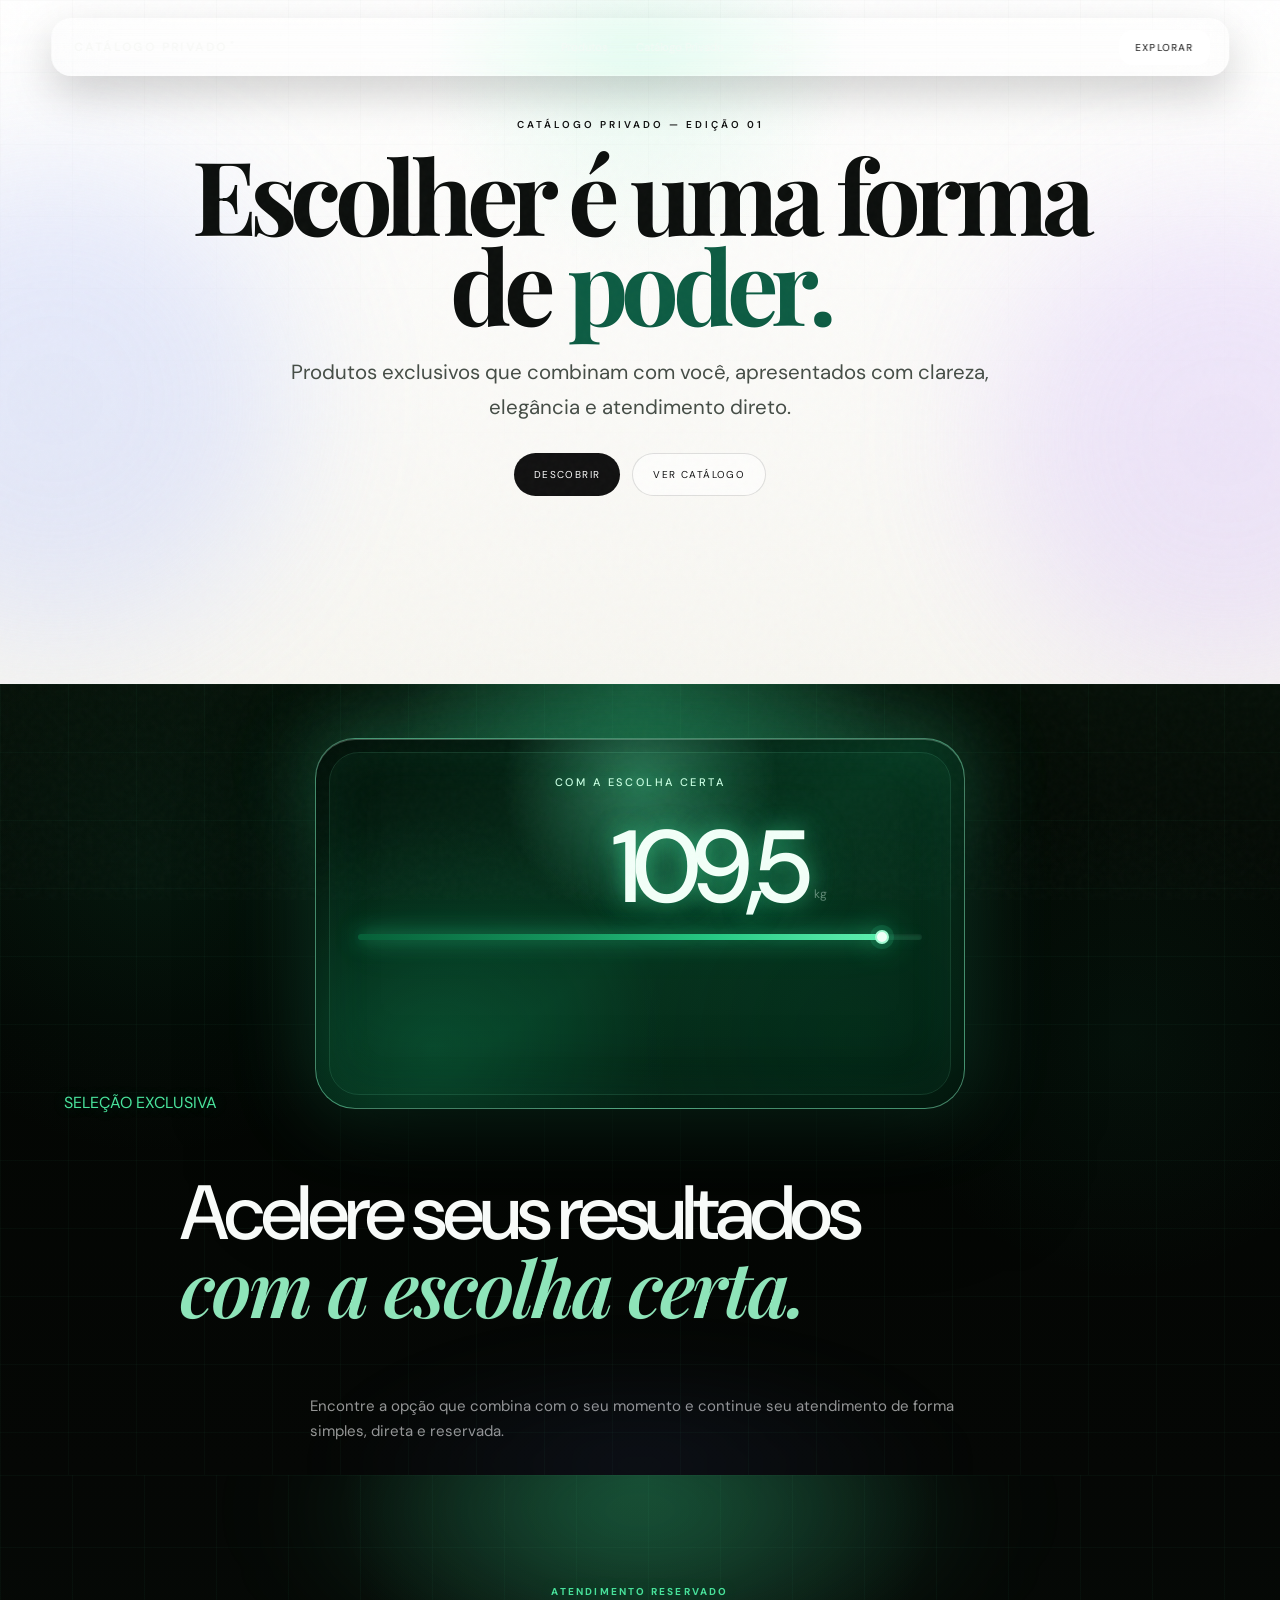
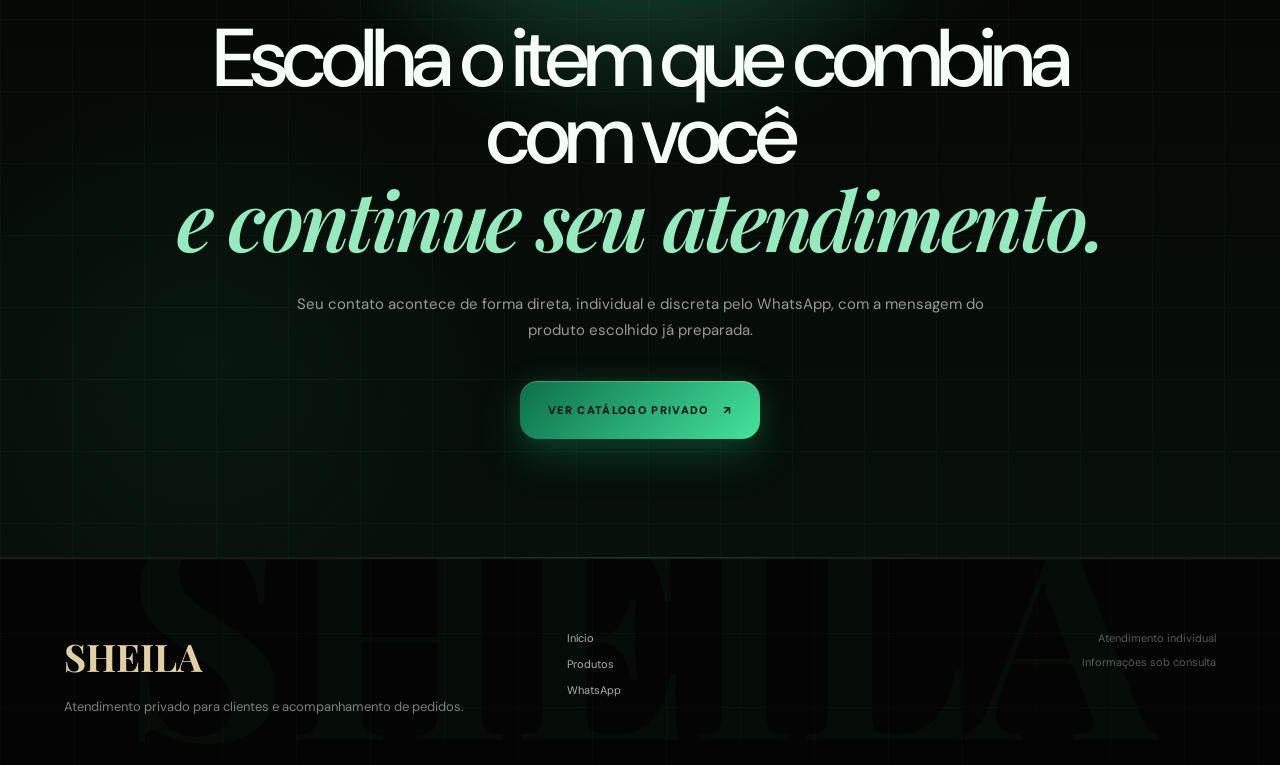
==== commit 2b3a58e4: "Update index.html" ====
--- a/index.html
+++ b/index.html
@@ -3,13 +3,16 @@
 <head>
   <meta charset="utf-8">
   <meta name="viewport" content="width=device-width,initial-scale=1">
+  <meta http-equiv="Cache-Control" content="no-cache, no-store, must-revalidate">
+  <meta http-equiv="Pragma" content="no-cache">
+  <meta http-equiv="Expires" content="0">
   <meta name="theme-color" content="#0a0a0c">
   <meta name="description" content="Catálogo premium com produtos e animações orientadas pela rolagem.">
   <title>Catálogo — Catálogo Premium</title>
   <link rel="preconnect" href="https://fonts.googleapis.com">
   <link rel="preconnect" href="https://fonts.gstatic.com" crossorigin>
   <link href="https://fonts.googleapis.com/css2?family=DM+Sans:wght@400;500;600&family=Playfair+Display:ital,wght@0,600;1,600&display=swap" rel="stylesheet">
-  <link rel="stylesheet" href="style.css?v=28.0.0">
+  <link rel="stylesheet" href="style.css?v=31.0.0">
 </head>
 <body>
   <div class="noise" aria-hidden="true"></div>
@@ -67,16 +70,16 @@
 
 <div class="catalog-intro">
       <span class="section-kicker">SELEÇÃO EXCLUSIVA</span>
-      <h2>Escolhas que combinam<br><em>com o seu momento.</em></h2>
-      <p>Veja cada apresentação com calma e continue o atendimento quando encontrar a opção certa para você.</p>
+      <h2>Acelere seus resultados<br><em>com a escolha certa.</em></h2>
+      <p>Encontre a opção que combina com o seu momento e continue seu atendimento de forma simples, direta e reservada.</p>
     </div>
 
     <div id="productList" class="product-list"></div>
     </section>
   </main>
 
-  <script src="products.js?v=28.0.0"></script>
-  <script src="script.js?v=28.0.0"></script>
+  <script src="products.js?v=31.0.0"></script>
+  <script src="script.js?v=31.0.0"></script>
 
   <section class="private-cta-section">
     <div class="private-cta-glow" aria-hidden="true"></div>
--- a/style.css
+++ b/style.css
@@ -2490,3 +2490,22 @@
     opacity:.46!important;
   }
 }
+
+
+/* ==========================================================
+   V28 — SEÇÃO FINAL ANTIGA REMOVIDA DE VERDADE
+   ========================================================== */
+
+.final,
+#final{
+  display:none!important;
+}
+
+/* Cola a CTA privada diretamente ao final do catálogo. */
+.products-zone{
+  padding-bottom:0!important;
+}
+
+.private-cta-section{
+  margin-top:0!important;
+}
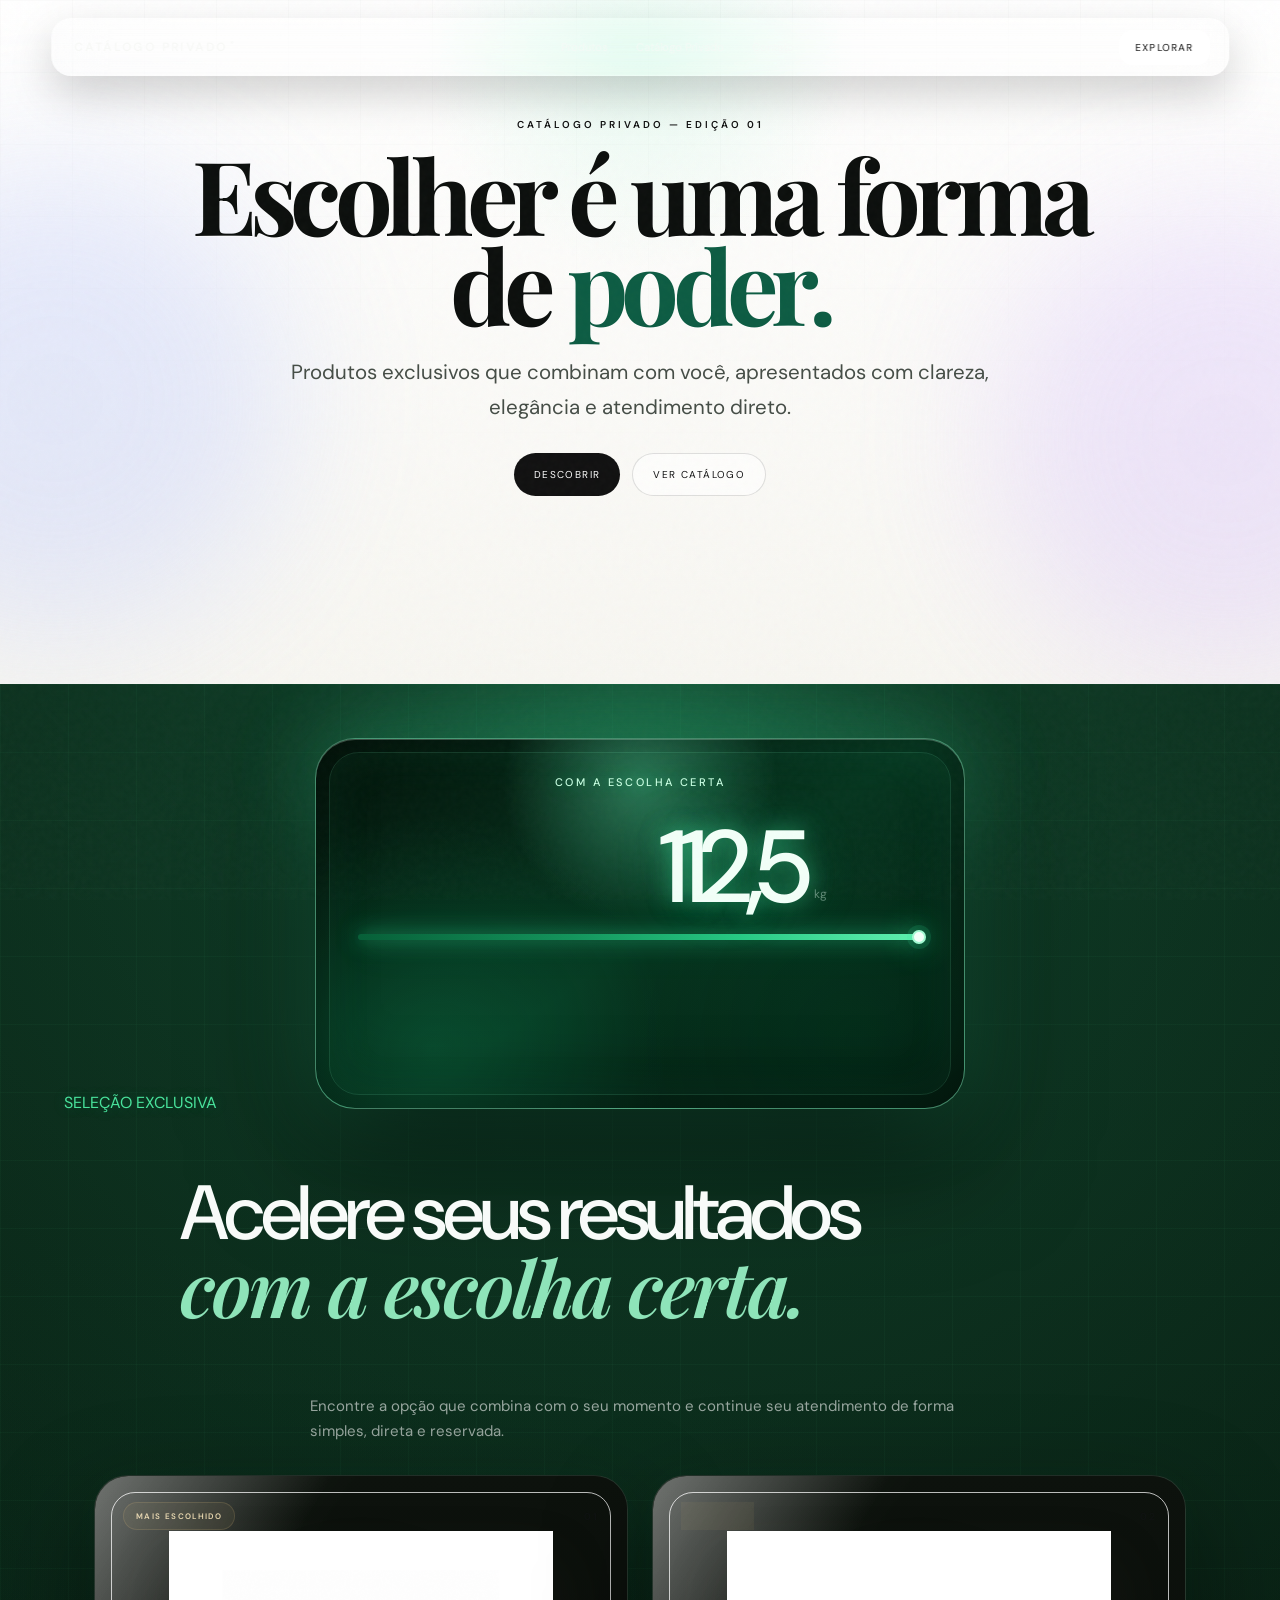
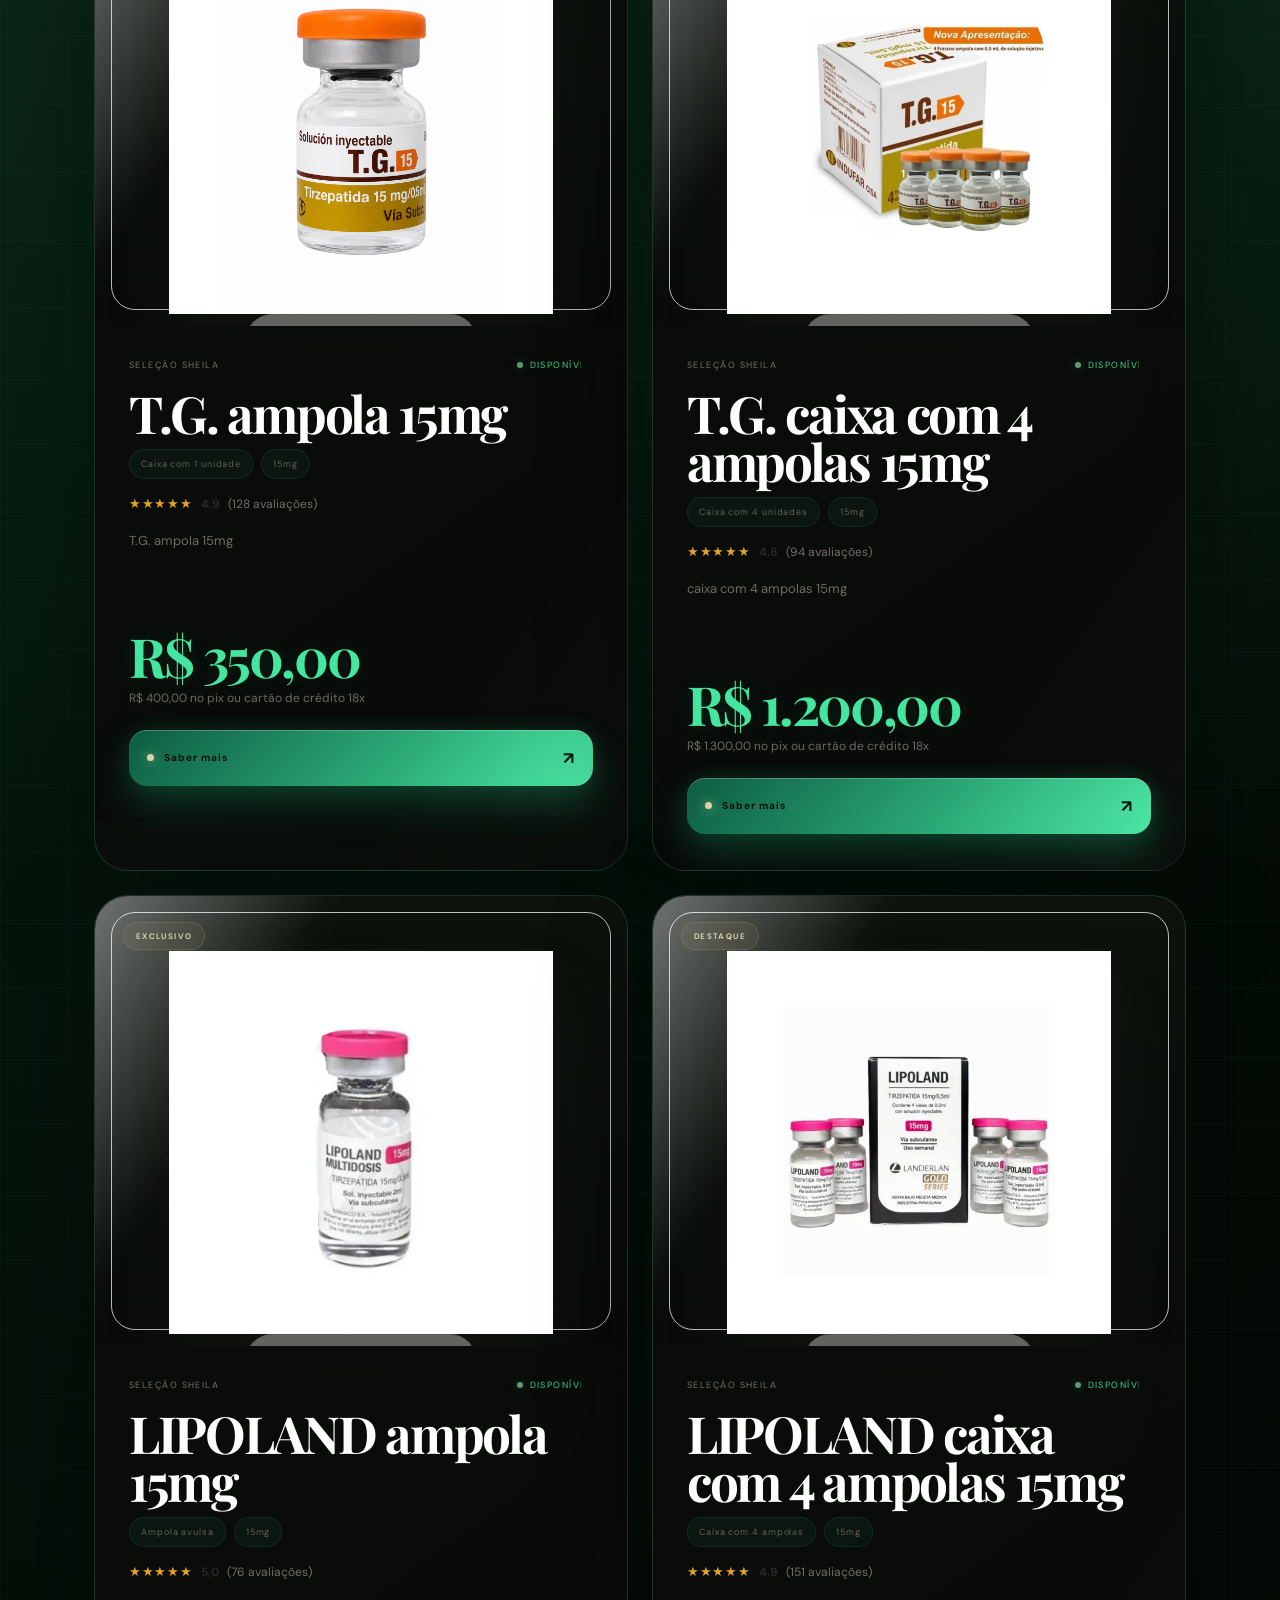
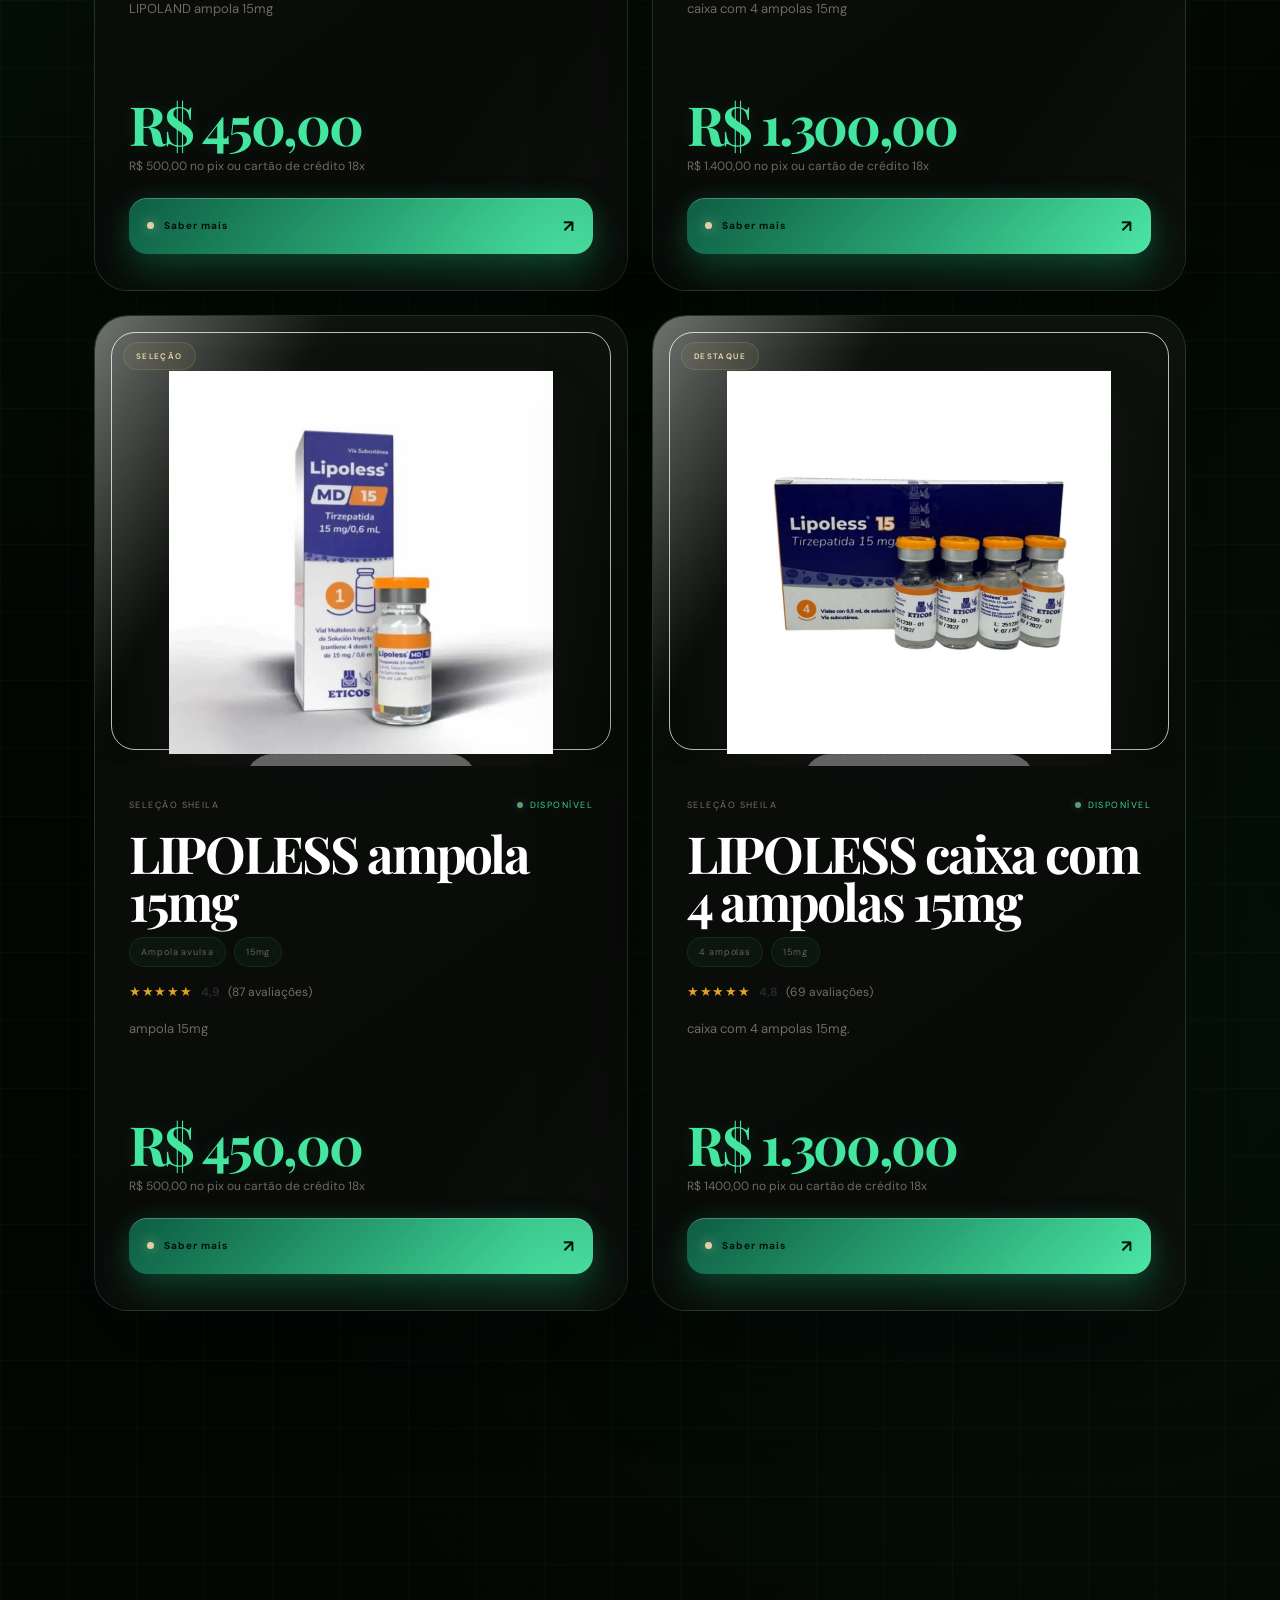
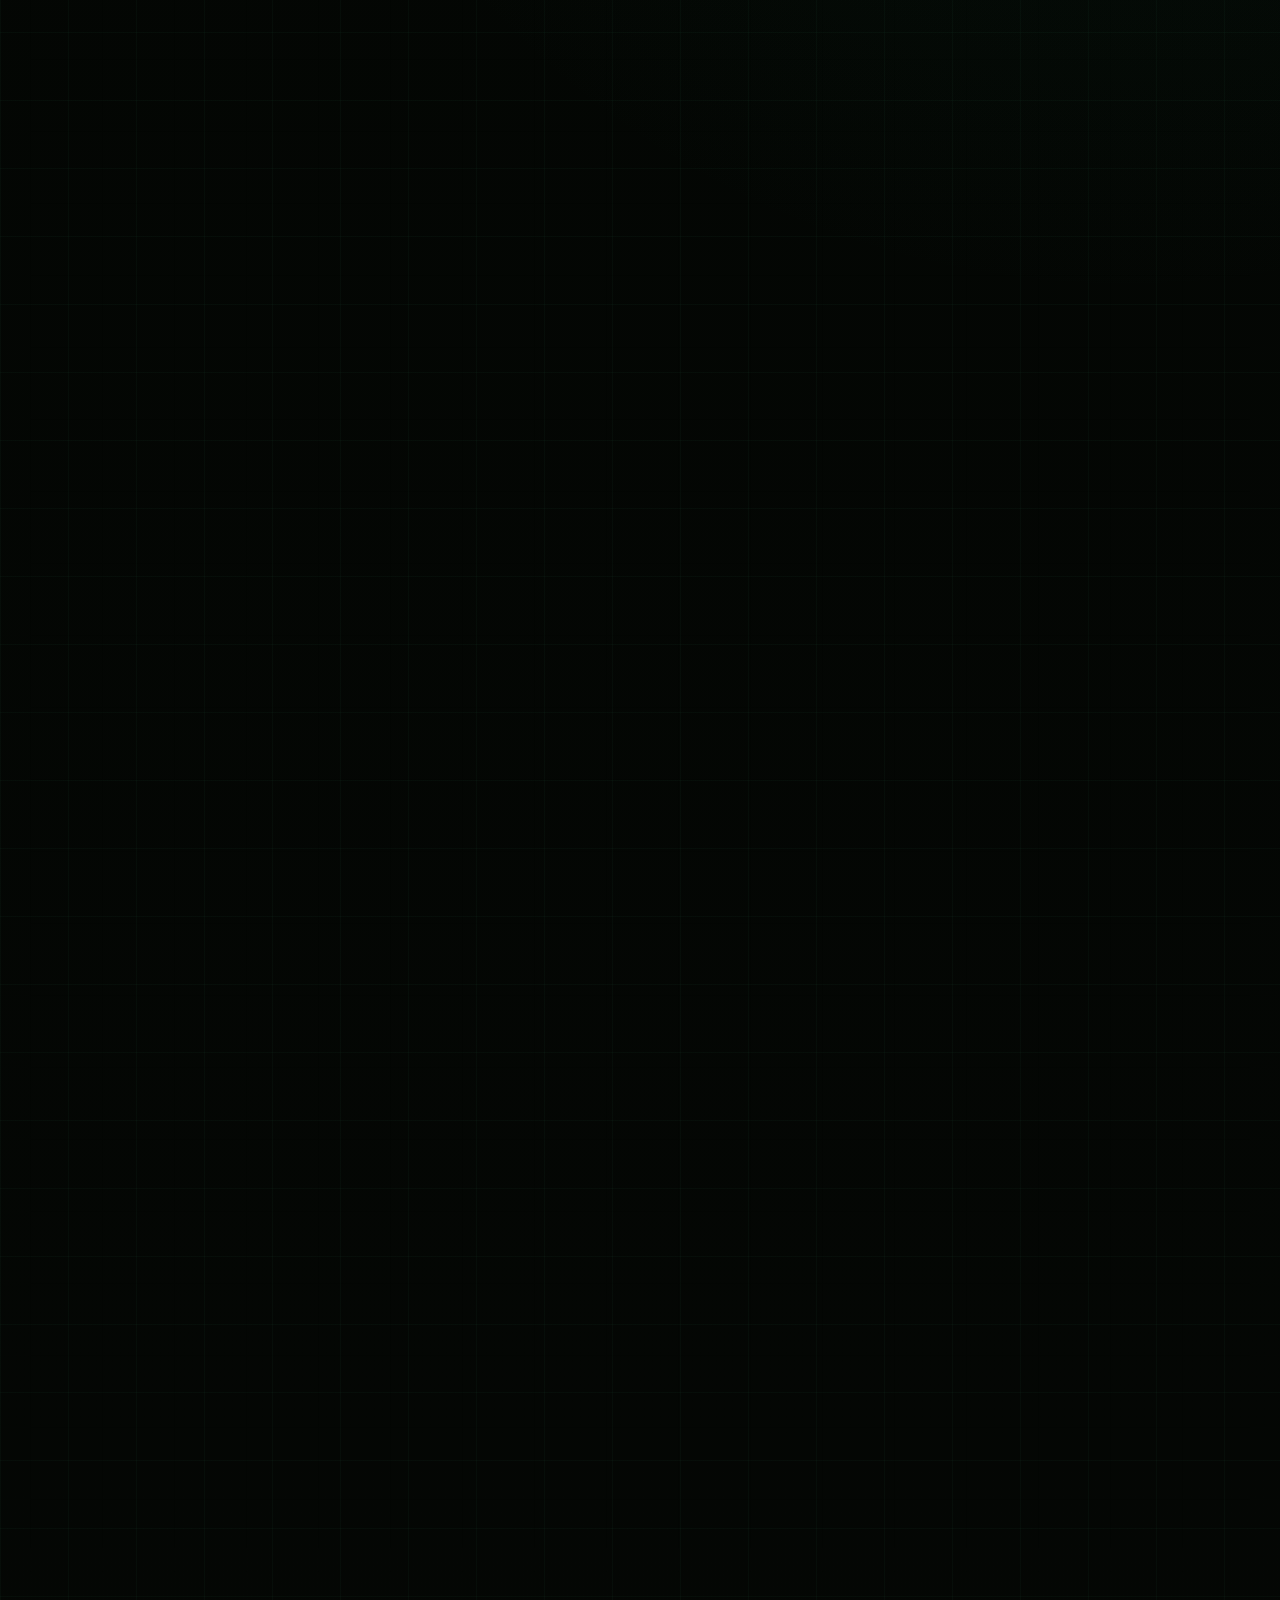
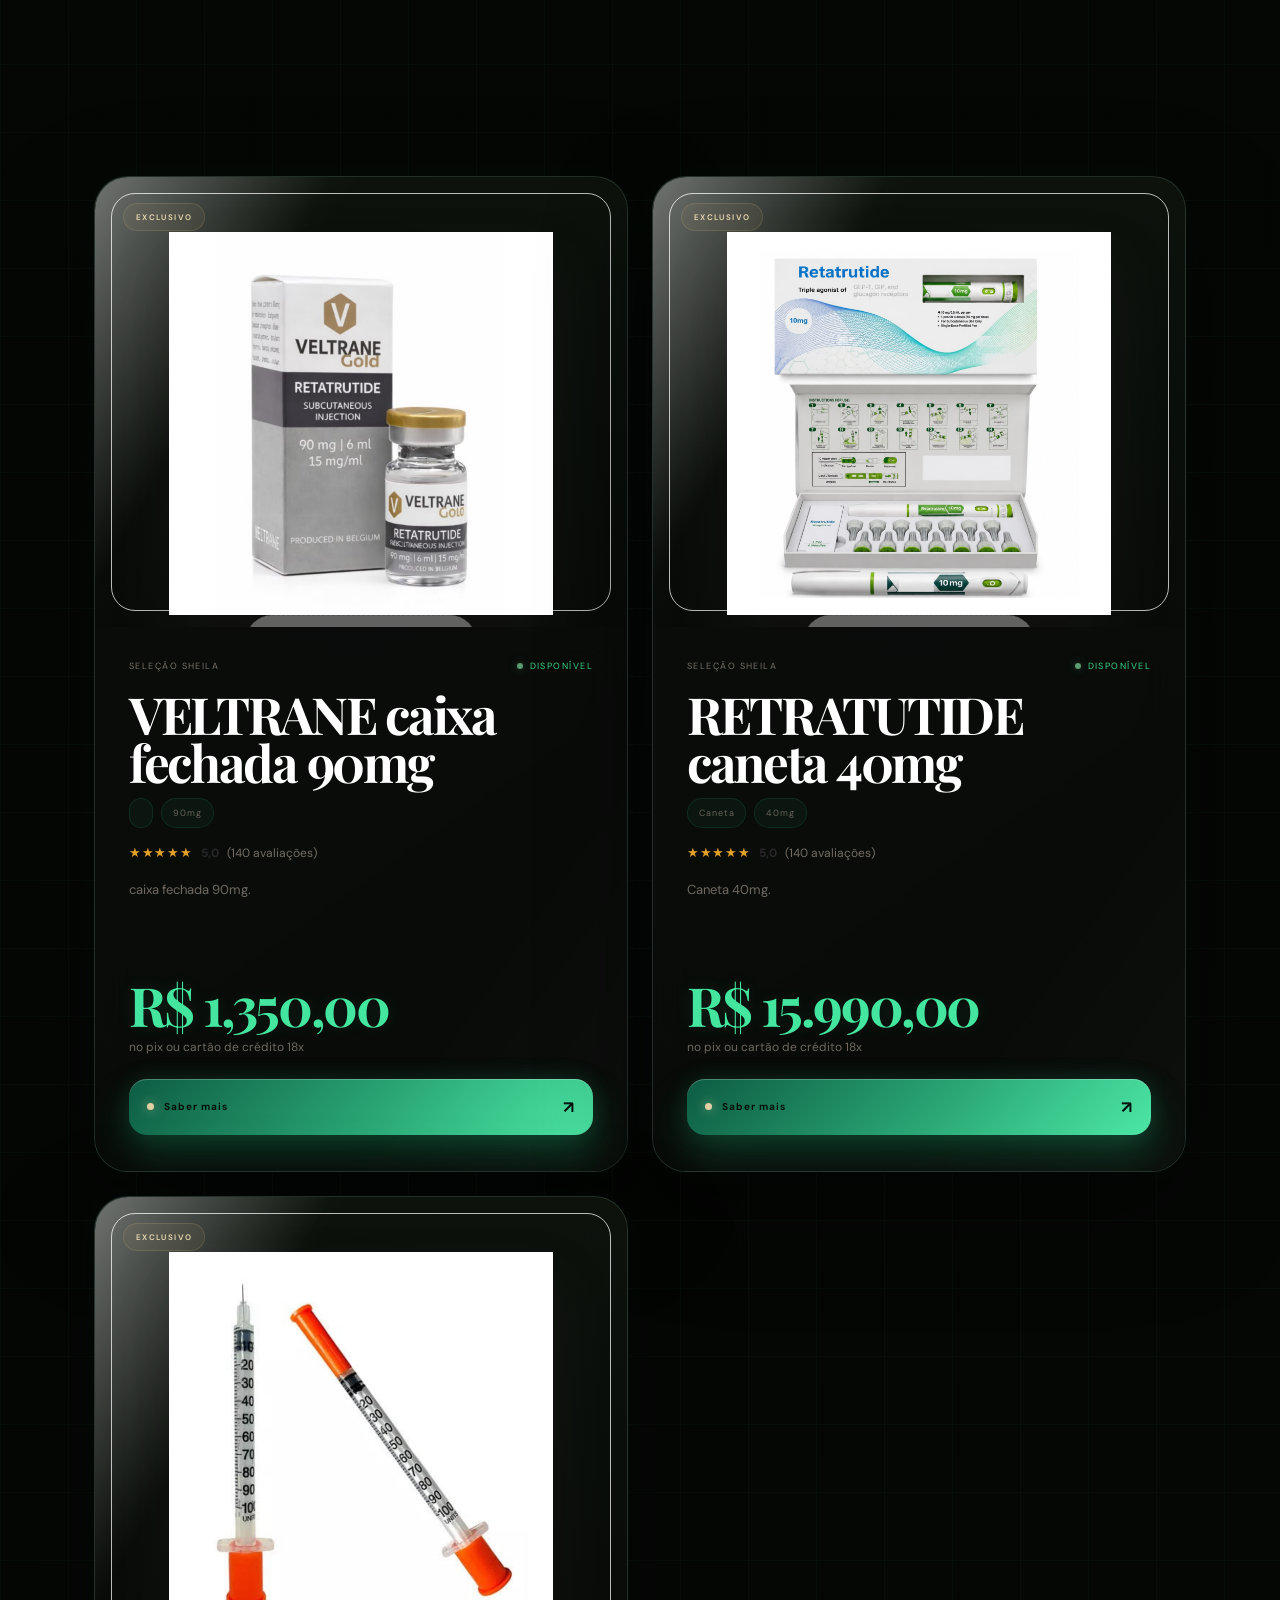
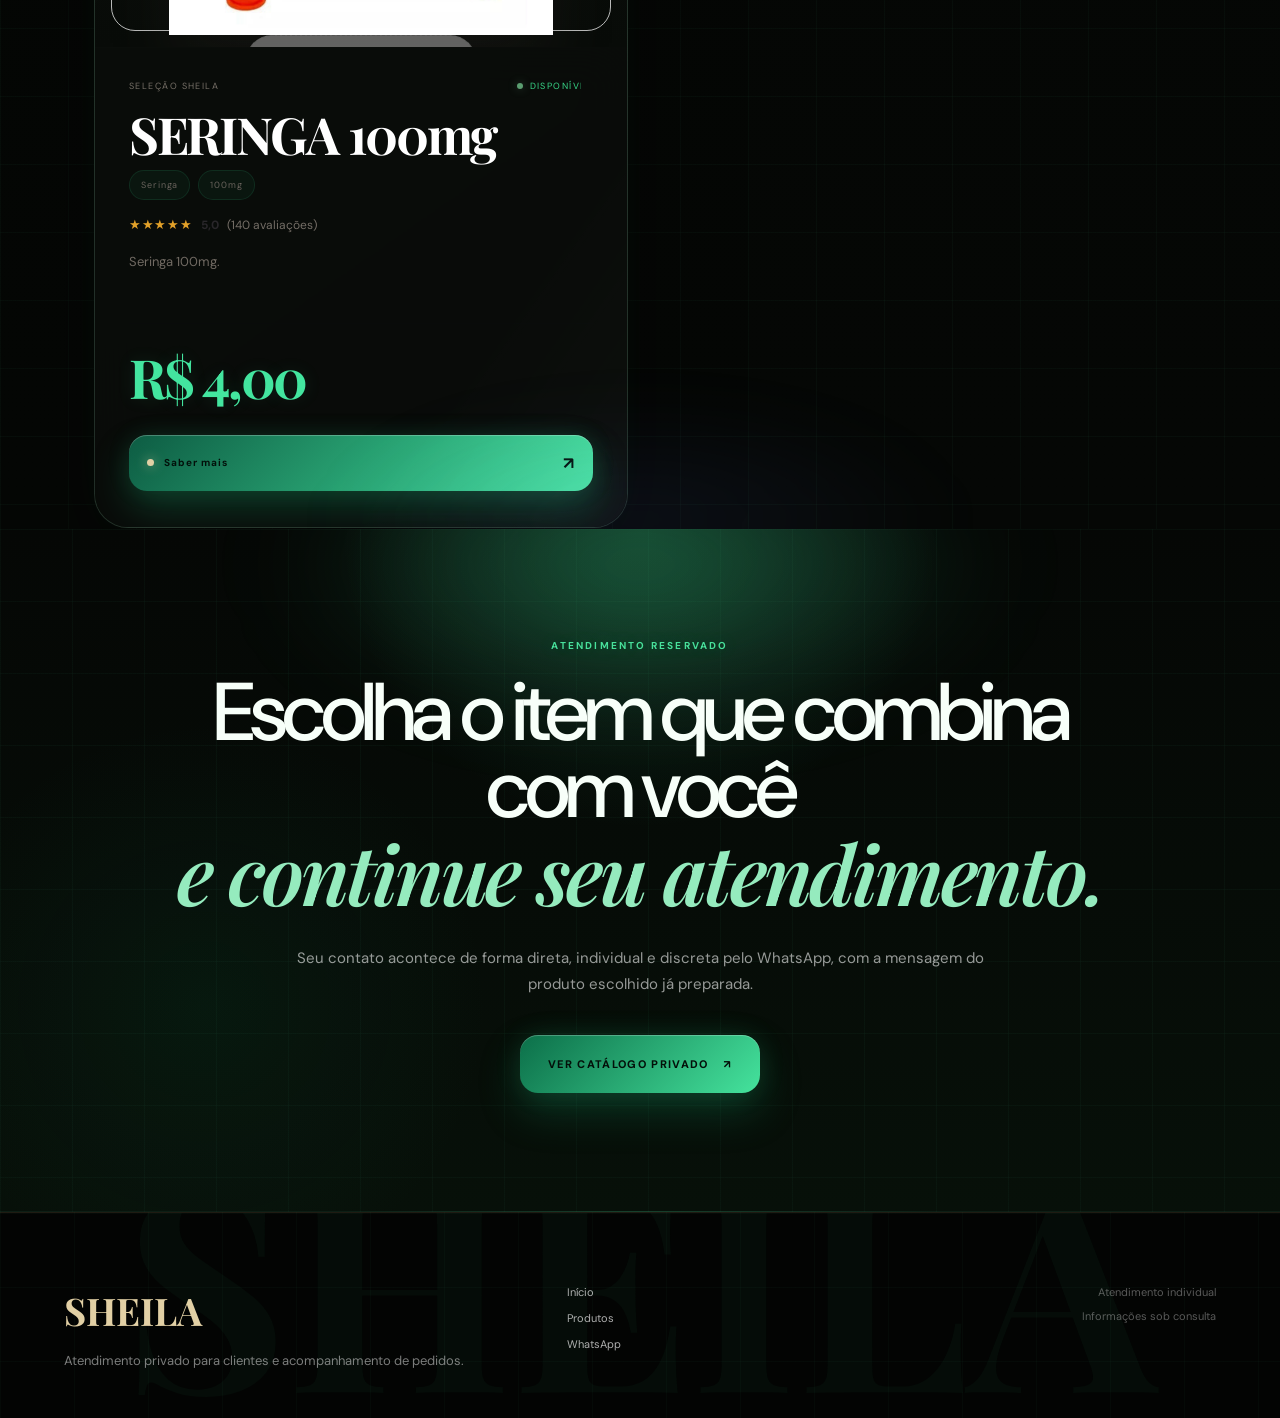
==== commit 16fff2c3: "Update index.html" ====
--- a/index.html
+++ b/index.html
@@ -12,7 +12,7 @@
   <link rel="preconnect" href="https://fonts.googleapis.com">
   <link rel="preconnect" href="https://fonts.gstatic.com" crossorigin>
   <link href="https://fonts.googleapis.com/css2?family=DM+Sans:wght@400;500;600&family=Playfair+Display:ital,wght@0,600;1,600&display=swap" rel="stylesheet">
-  <link rel="stylesheet" href="style.css?v=31.0.0">
+  <link rel="stylesheet" href="style.css?v=32.0.0">
 </head>
 <body>
   <div class="noise" aria-hidden="true"></div>
@@ -78,8 +78,8 @@
     </section>
   </main>
 
-  <script src="products.js?v=31.0.0"></script>
-  <script src="script.js?v=31.0.0"></script>
+  <script src="products.js?v=32.0.0"></script>
+  <script src="script.js?v=32.0.0"></script>
 
   <section class="private-cta-section">
     <div class="private-cta-glow" aria-hidden="true"></div>
--- a/style.css
+++ b/style.css
@@ -2509,3 +2509,25 @@
 .private-cta-section{
   margin-top:0!important;
 }
+
+
+/* ==========================================================
+   V31 — CORREÇÃO MOBILE
+   ========================================================== */
+
+@media(max-width:900px){
+  .catalog-card{
+    opacity:1!important;
+    visibility:visible!important;
+    transform:none!important;
+  }
+
+  .catalog-card.is-visible{
+    opacity:1!important;
+    transform:none!important;
+  }
+
+  .product-list{
+    min-height:200px;
+  }
+}
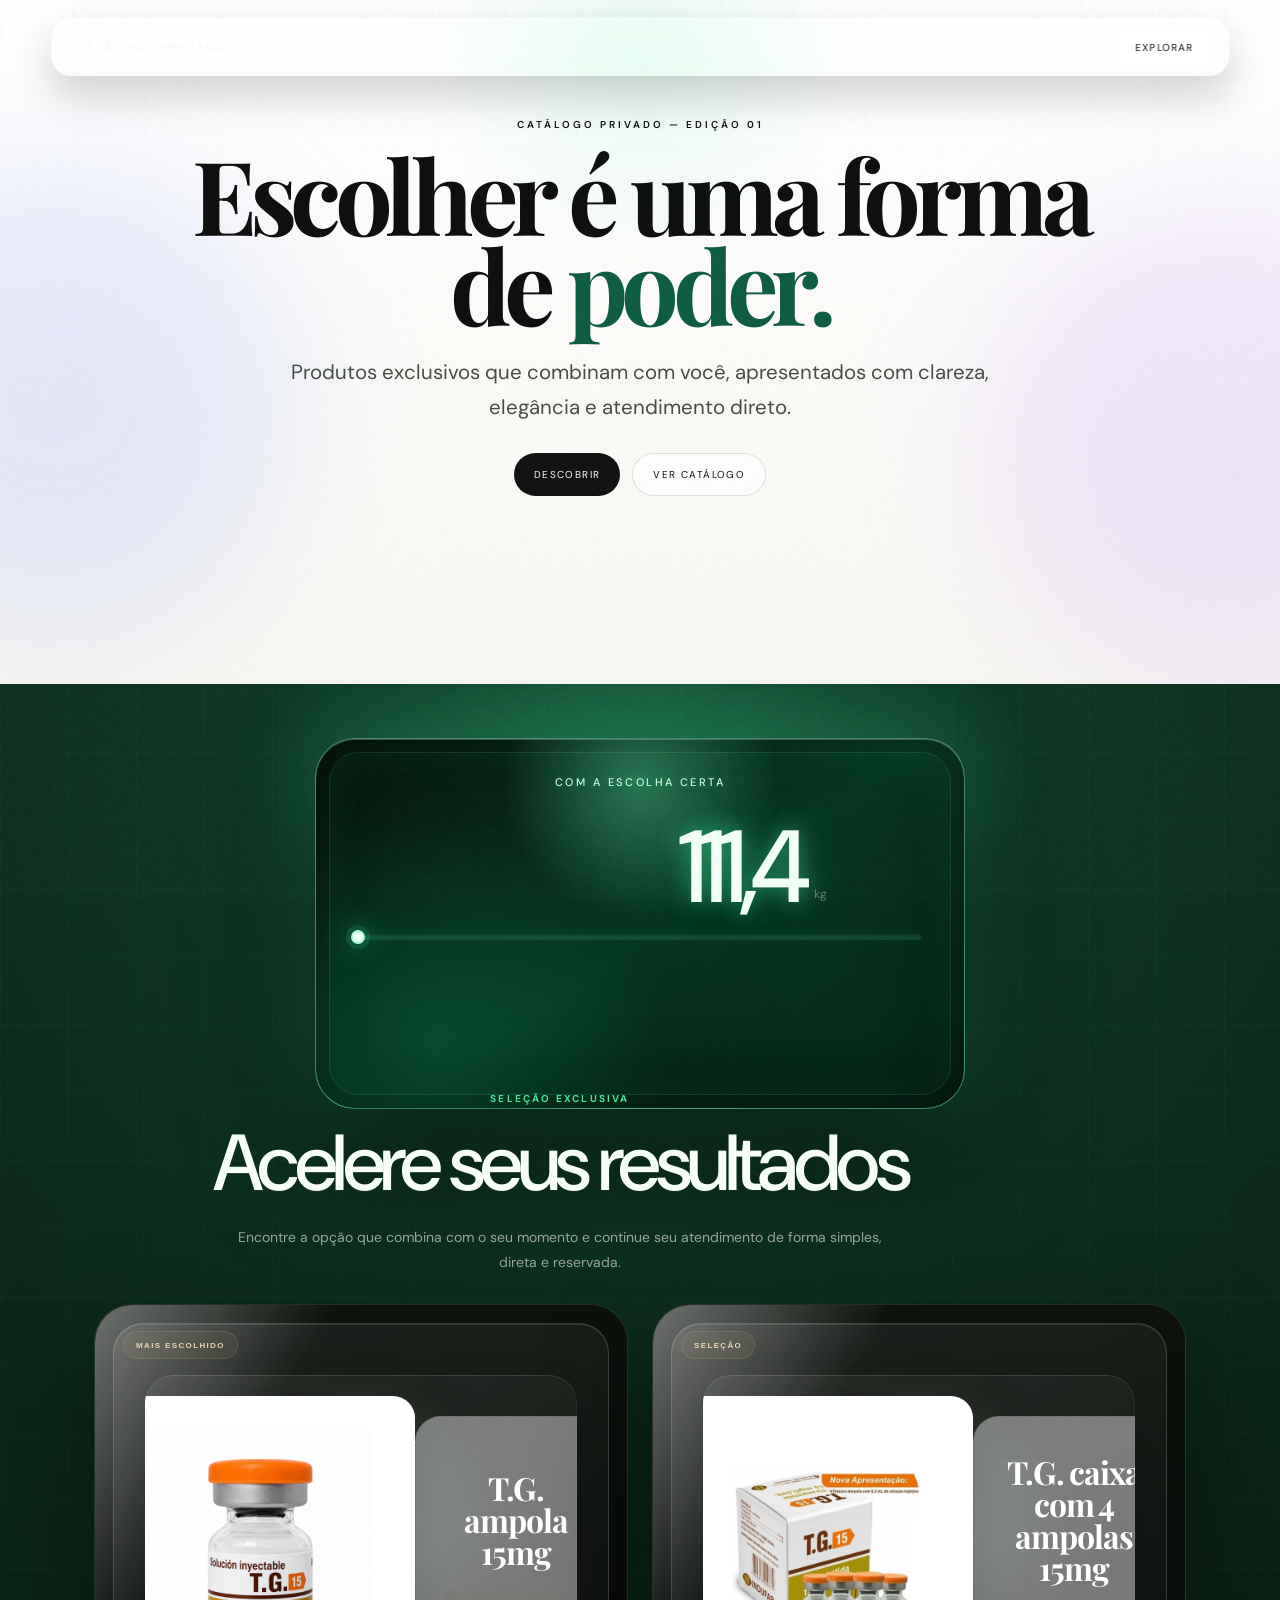
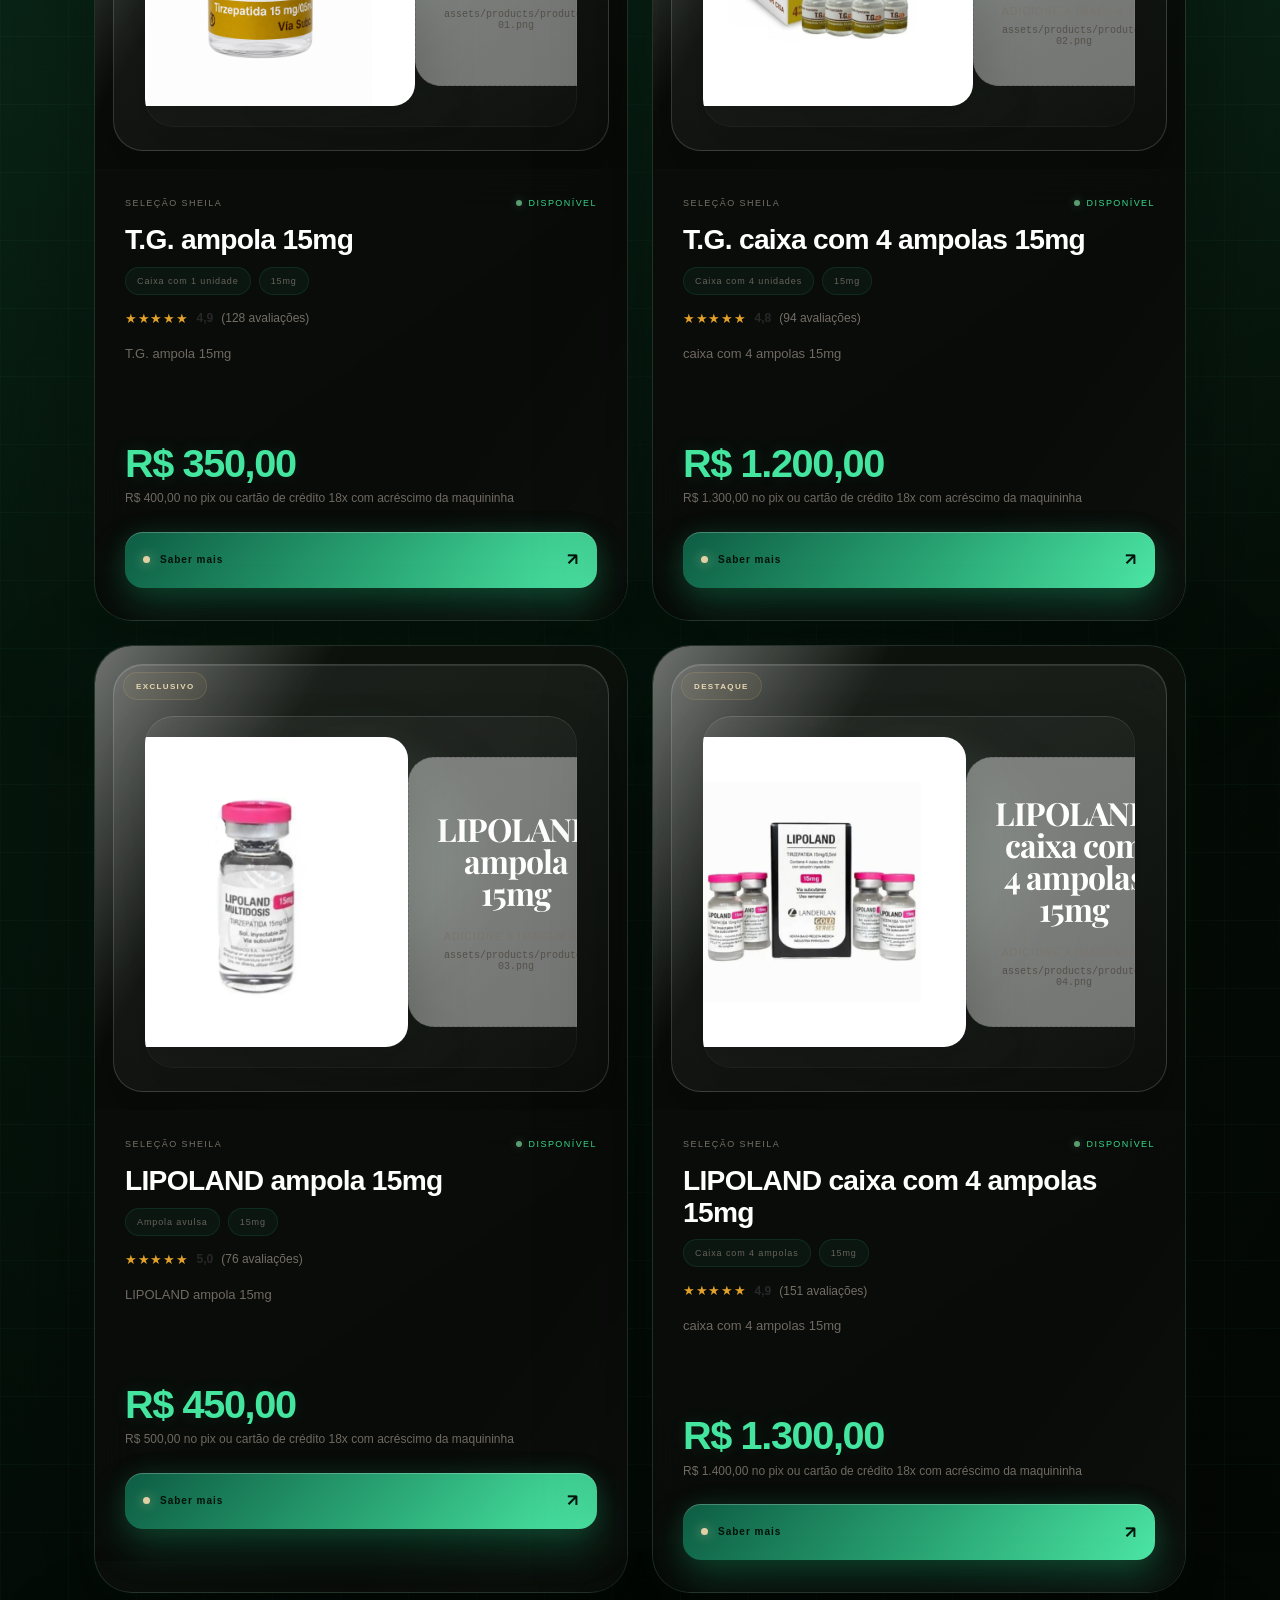
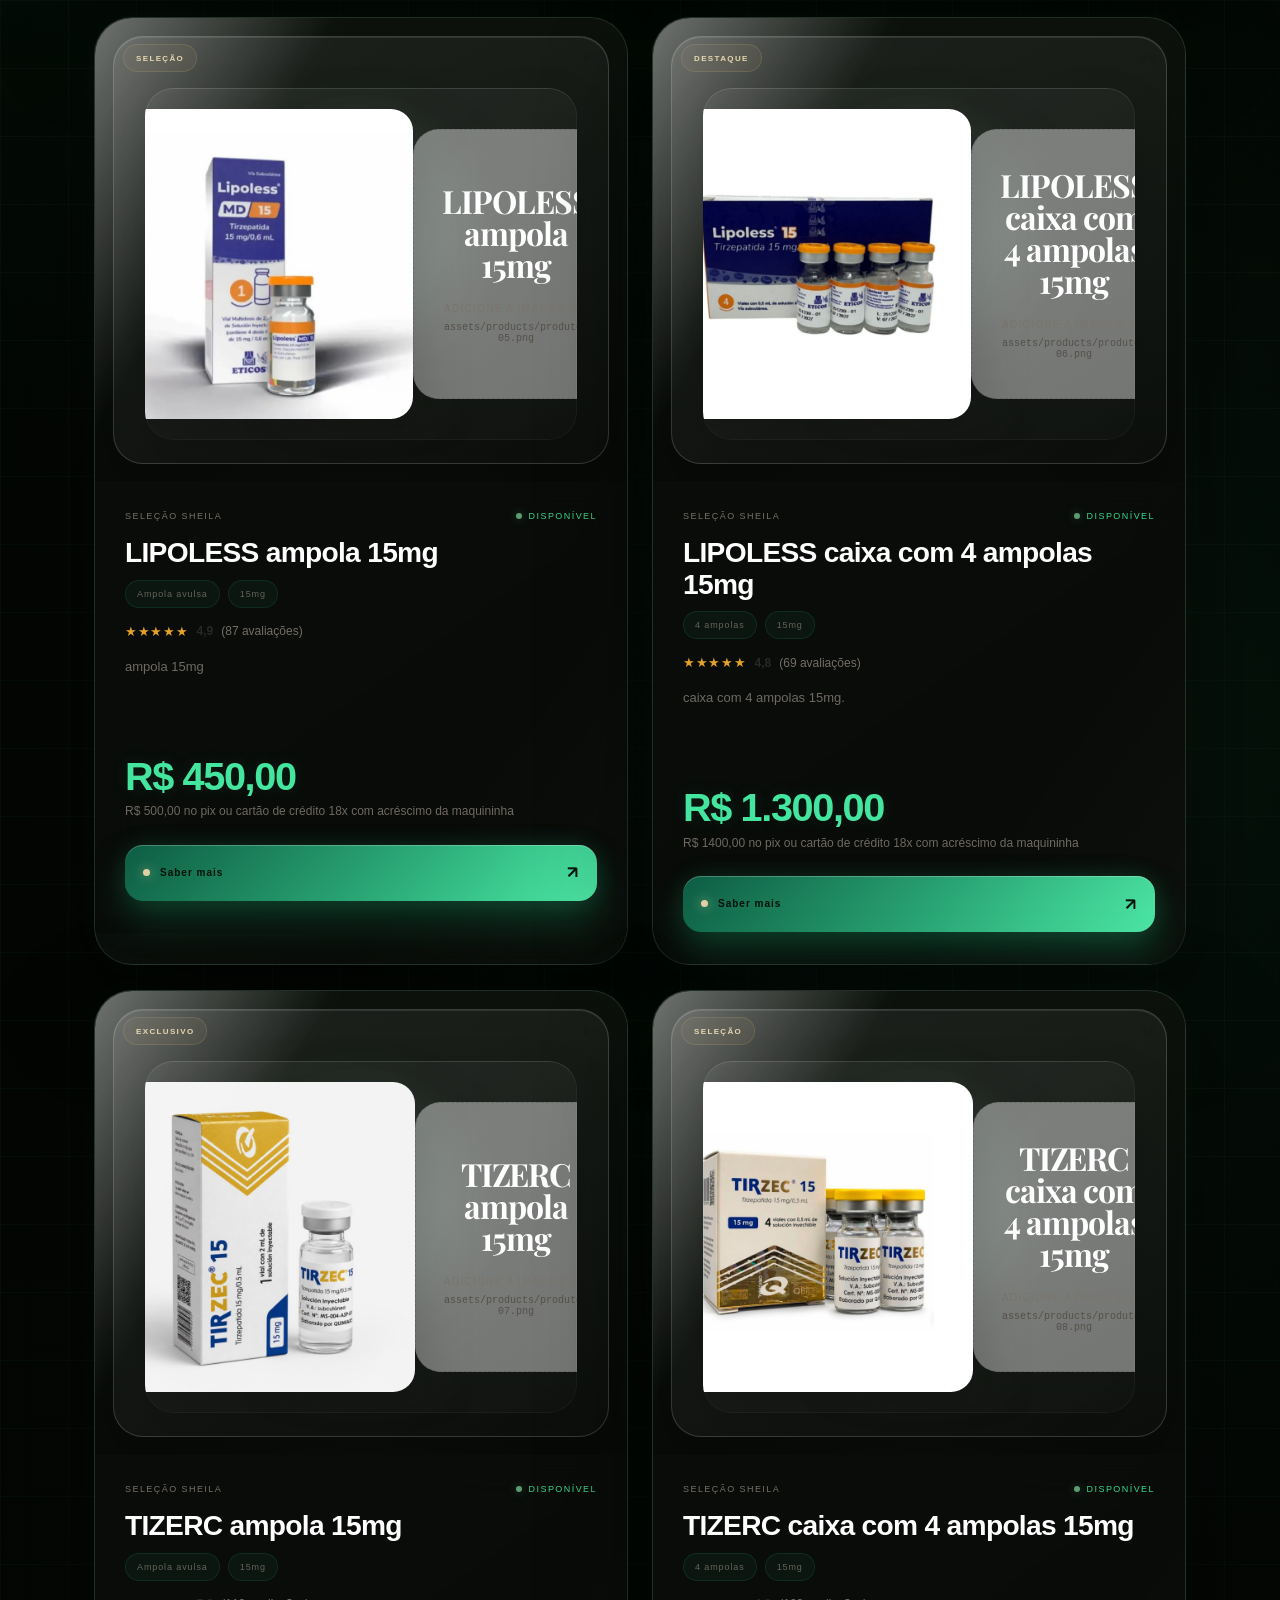
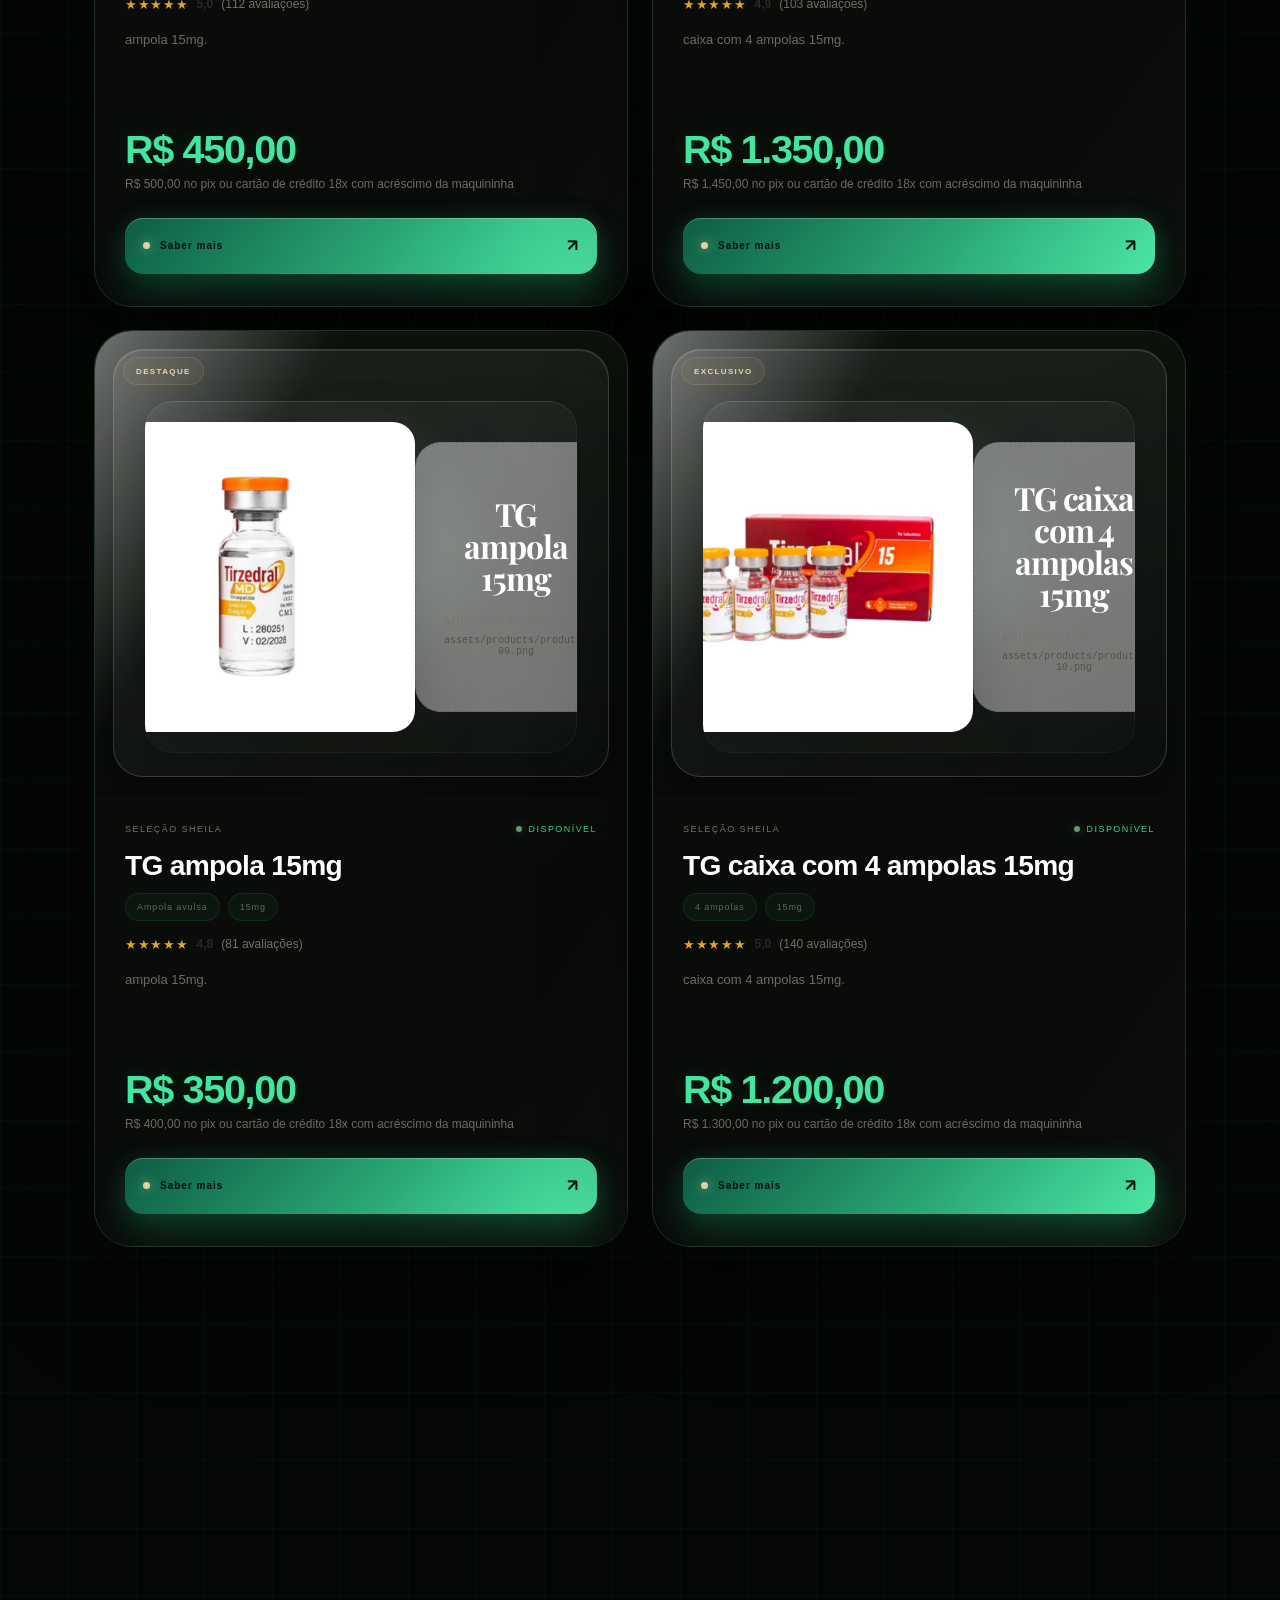
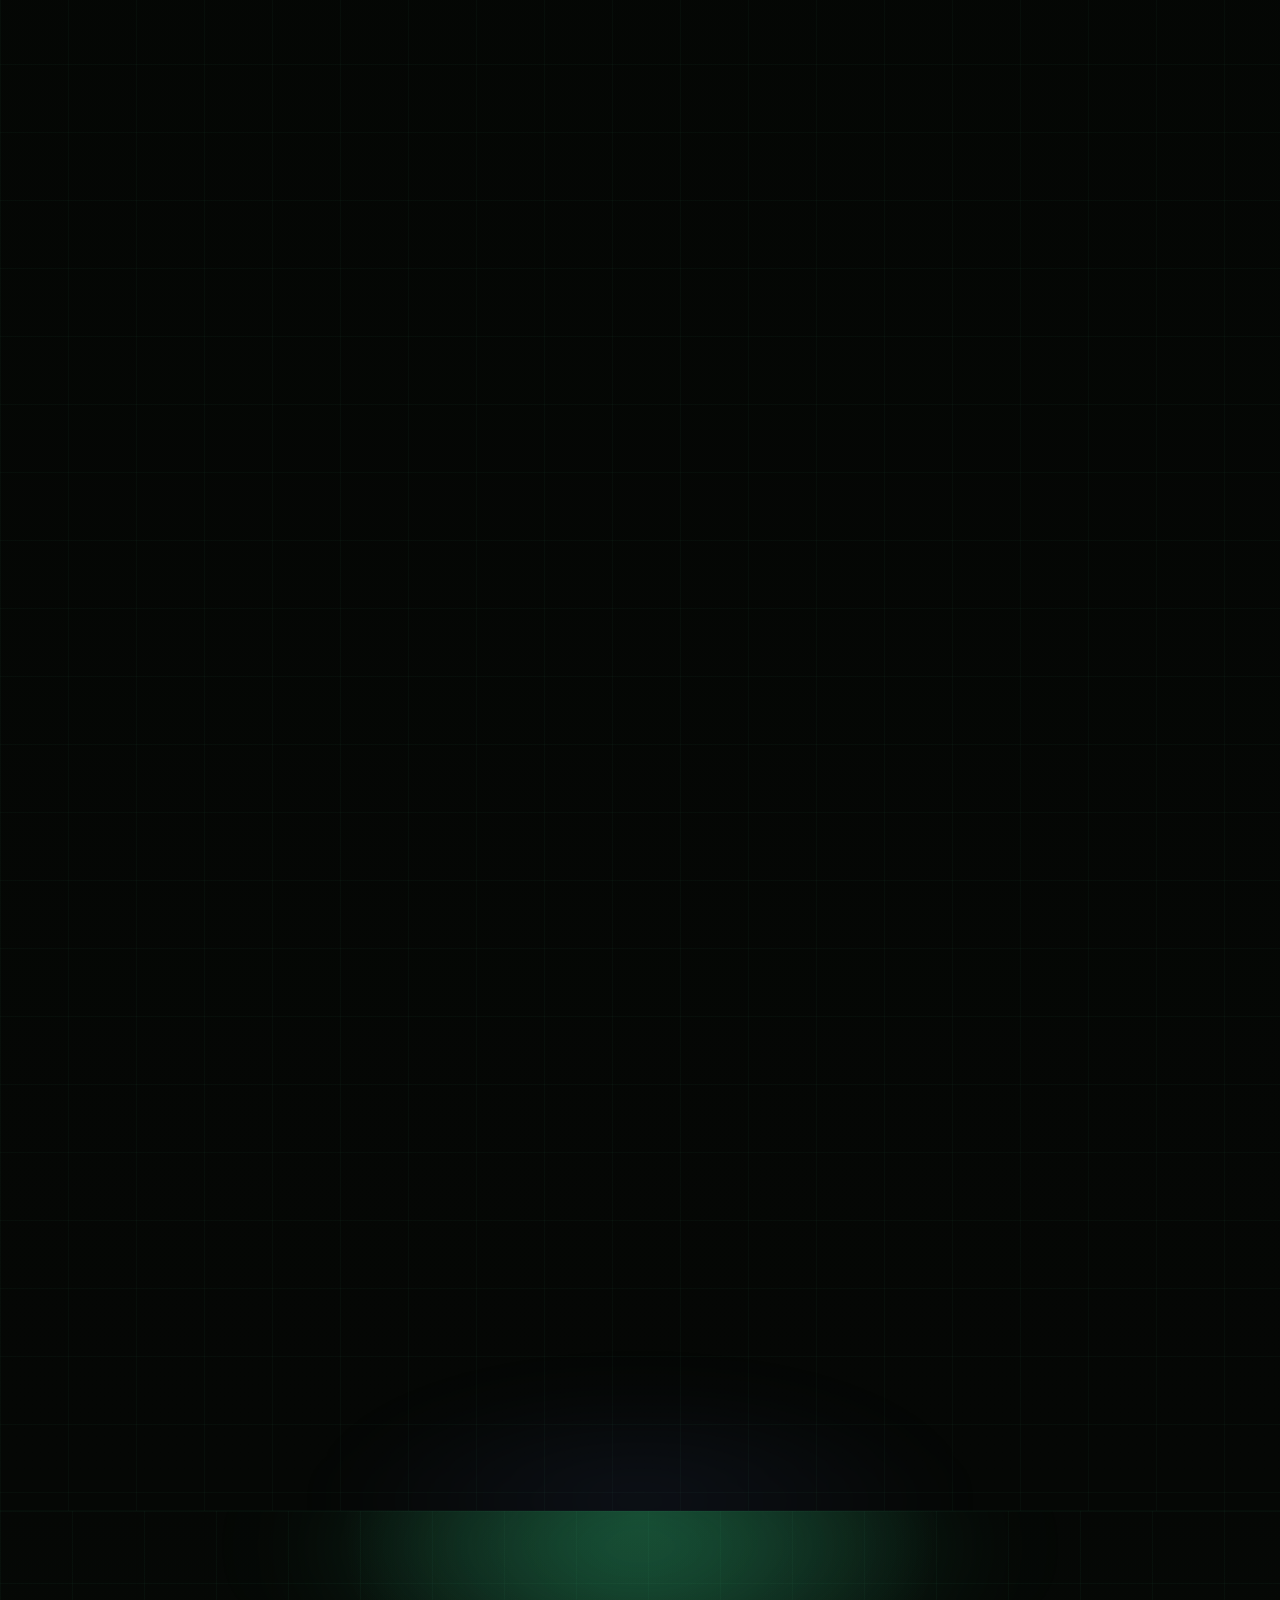
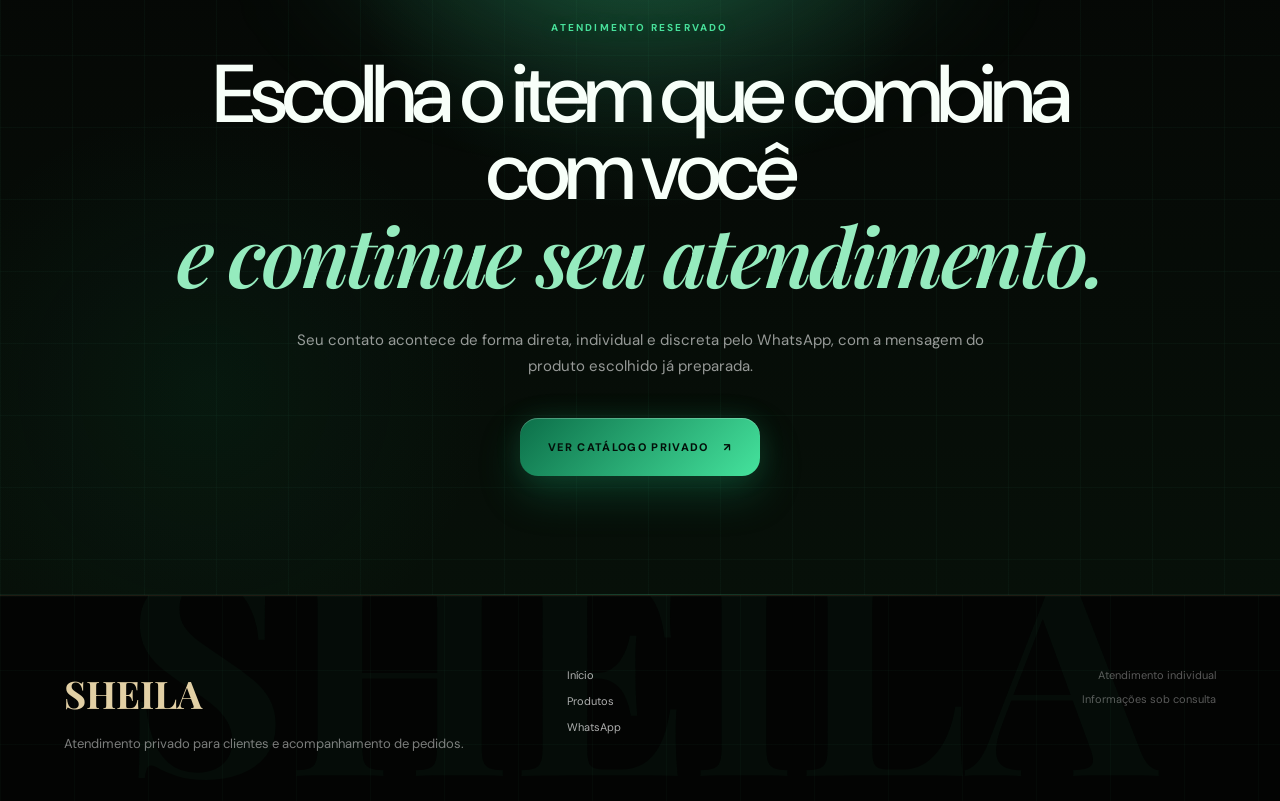
==== commit 29719704: "Update index.html" ====
--- a/index.html
+++ b/index.html
@@ -12,7 +12,7 @@
   <link rel="preconnect" href="https://fonts.googleapis.com">
   <link rel="preconnect" href="https://fonts.gstatic.com" crossorigin>
   <link href="https://fonts.googleapis.com/css2?family=DM+Sans:wght@400;500;600&family=Playfair+Display:ital,wght@0,600;1,600&display=swap" rel="stylesheet">
-  <link rel="stylesheet" href="style.css?v=32.0.0">
+  <link rel="stylesheet" href="style.css?v=33.0.0">
 </head>
 <body>
   <div class="noise" aria-hidden="true"></div>
@@ -70,7 +70,7 @@
 
 <div class="catalog-intro">
       <span class="section-kicker">SELEÇÃO EXCLUSIVA</span>
-      <h2>Acelere seus resultados<br><em>com a escolha certa.</em></h2>
+      <h2>Acelere seus resultados</h2>
       <p>Encontre a opção que combina com o seu momento e continue seu atendimento de forma simples, direta e reservada.</p>
     </div>
 
@@ -78,8 +78,8 @@
     </section>
   </main>
 
-  <script src="products.js?v=32.0.0"></script>
-  <script src="script.js?v=32.0.0"></script>
+  <script src="products.js?v=33.0.0"></script>
+  <script src="script.js?v=33.0.0"></script>
 
   <section class="private-cta-section">
     <div class="private-cta-glow" aria-hidden="true"></div>
--- a/style.css
+++ b/style.css
@@ -2531,3 +2531,223 @@
     min-height:200px;
   }
 }
+
+
+/* ==========================================================
+   V32 — TÍTULO CENTRAL + PRODUTOS PREMIUM + FOTO ARREDONDADA
+   ========================================================== */
+
+/* Título da seção seguindo a mesma linguagem visual do site. */
+.catalog-intro{
+  display:flex!important;
+  flex-direction:column!important;
+  align-items:center!important;
+  justify-content:center!important;
+  max-width:1120px!important;
+  margin:0 auto!important;
+  padding:92px 5vw 42px!important;
+  text-align:center!important;
+  background:transparent!important;
+}
+
+.catalog-intro .section-kicker{
+  display:block!important;
+  margin-bottom:20px!important;
+  font-family:"DM Sans",sans-serif!important;
+  font-size:10px!important;
+  font-weight:700!important;
+  letter-spacing:.22em!important;
+  text-align:center!important;
+}
+
+.catalog-intro h2{
+  max-width:940px!important;
+  margin:0 auto!important;
+  color:#f8fff9!important;
+  font-family:"DM Sans",sans-serif!important;
+  font-size:clamp(46px,6.2vw,84px)!important;
+  font-weight:500!important;
+  line-height:.96!important;
+  letter-spacing:-.058em!important;
+  text-align:center!important;
+}
+
+.catalog-intro h2 em{
+  display:inline-block!important;
+  margin-top:5px!important;
+  color:#94eabb!important;
+  font-family:"Playfair Display",serif!important;
+  font-weight:600!important;
+  font-style:italic!important;
+  letter-spacing:-.035em!important;
+}
+
+.catalog-intro p{
+  max-width:650px!important;
+  margin:24px auto 0!important;
+  color:rgba(255,255,255,.58)!important;
+  font-family:"DM Sans",sans-serif!important;
+  font-size:14px!important;
+  line-height:1.75!important;
+  text-align:center!important;
+}
+
+/* Tipografia dos cards mais simples, limpa e comercial. */
+.catalog-card,
+.catalog-card-body,
+.catalog-card-body p,
+.catalog-card-body span,
+.catalog-specs,
+.catalog-rating,
+.catalog-description,
+.catalog-installment{
+  font-family:Arial,"Helvetica Neue","DM Sans",sans-serif!important;
+}
+
+.catalog-card-body h3{
+  margin:16px 0 11px!important;
+  font-family:Arial,"Helvetica Neue","DM Sans",sans-serif!important;
+  font-size:clamp(23px,2.2vw,31px)!important;
+  font-weight:600!important;
+  line-height:1.12!important;
+  letter-spacing:-.025em!important;
+}
+
+.catalog-price{
+  margin-top:5px!important;
+  font-family:Arial,"Helvetica Neue","DM Sans",sans-serif!important;
+  font-size:clamp(31px,3.1vw,43px)!important;
+  font-weight:600!important;
+  line-height:1!important;
+  letter-spacing:-.035em!important;
+}
+
+.catalog-description{
+  font-size:13px!important;
+  line-height:1.58!important;
+}
+
+.catalog-installment{
+  font-size:12px!important;
+  line-height:1.45!important;
+}
+
+/* Moldura premium, mais arredondada e com produto centralizado. */
+.catalog-card-media{
+  min-height:430px!important;
+  padding:28px!important;
+  border-radius:32px 32px 0 0!important;
+}
+
+.catalog-card-media::before{
+  inset:18px!important;
+  border-radius:30px!important;
+  border:1px solid rgba(255,255,255,.16)!important;
+  background:
+    linear-gradient(145deg,rgba(255,255,255,.07),rgba(255,255,255,.018))!important;
+  box-shadow:
+    inset 0 1px 0 rgba(255,255,255,.10),
+    0 18px 45px rgba(0,0,0,.12)!important;
+}
+
+.catalog-product-image{
+  position:relative!important;
+  z-index:3!important;
+  width:calc(100% - 44px)!important;
+  height:calc(100% - 56px)!important;
+  min-height:340px!important;
+  margin:28px auto 0!important;
+  display:flex!important;
+  align-items:center!important;
+  justify-content:center!important;
+  overflow:hidden!important;
+  border-radius:28px!important;
+  background:
+    radial-gradient(circle at 50% 42%,rgba(255,255,255,.12),transparent 48%),
+    linear-gradient(145deg,rgba(255,255,255,.055),rgba(255,255,255,.012))!important;
+  box-shadow:
+    inset 0 1px 0 rgba(255,255,255,.09),
+    inset 0 0 0 1px rgba(255,255,255,.045),
+    0 22px 50px rgba(0,0,0,.13)!important;
+}
+
+.catalog-product-image img{
+  display:block!important;
+  width:88%!important;
+  height:88%!important;
+  max-width:500px!important;
+  max-height:500px!important;
+  object-fit:contain!important;
+  object-position:center center!important;
+  margin:auto!important;
+  border-radius:22px!important;
+  filter:drop-shadow(0 24px 28px rgba(0,0,0,.20))!important;
+}
+
+/* O card inteiro também ganha acabamento mais arredondado. */
+.catalog-card{
+  border-radius:38px!important;
+}
+
+.catalog-card-body{
+  padding:28px 30px 32px!important;
+}
+
+/* Mobile */
+@media(max-width:900px){
+  .catalog-intro{
+    padding:76px 20px 34px!important;
+  }
+
+  .catalog-intro h2{
+    max-width:95%!important;
+    font-size:clamp(40px,11.2vw,58px)!important;
+    line-height:.98!important;
+  }
+
+  .catalog-intro p{
+    max-width:90%!important;
+    font-size:13px!important;
+  }
+
+  .catalog-card{
+    border-radius:30px!important;
+  }
+
+  .catalog-card-media{
+    min-height:360px!important;
+    padding:20px!important;
+    border-radius:30px 30px 0 0!important;
+  }
+
+  .catalog-card-media::before{
+    inset:12px!important;
+    border-radius:24px!important;
+  }
+
+  .catalog-product-image{
+    width:calc(100% - 20px)!important;
+    height:calc(100% - 34px)!important;
+    min-height:292px!important;
+    margin-top:24px!important;
+    border-radius:24px!important;
+  }
+
+  .catalog-product-image img{
+    width:91%!important;
+    height:91%!important;
+    border-radius:18px!important;
+  }
+
+  .catalog-card-body{
+    padding:24px 23px 27px!important;
+  }
+
+  .catalog-card-body h3{
+    font-size:24px!important;
+  }
+
+  .catalog-price{
+    font-size:35px!important;
+  }
+}
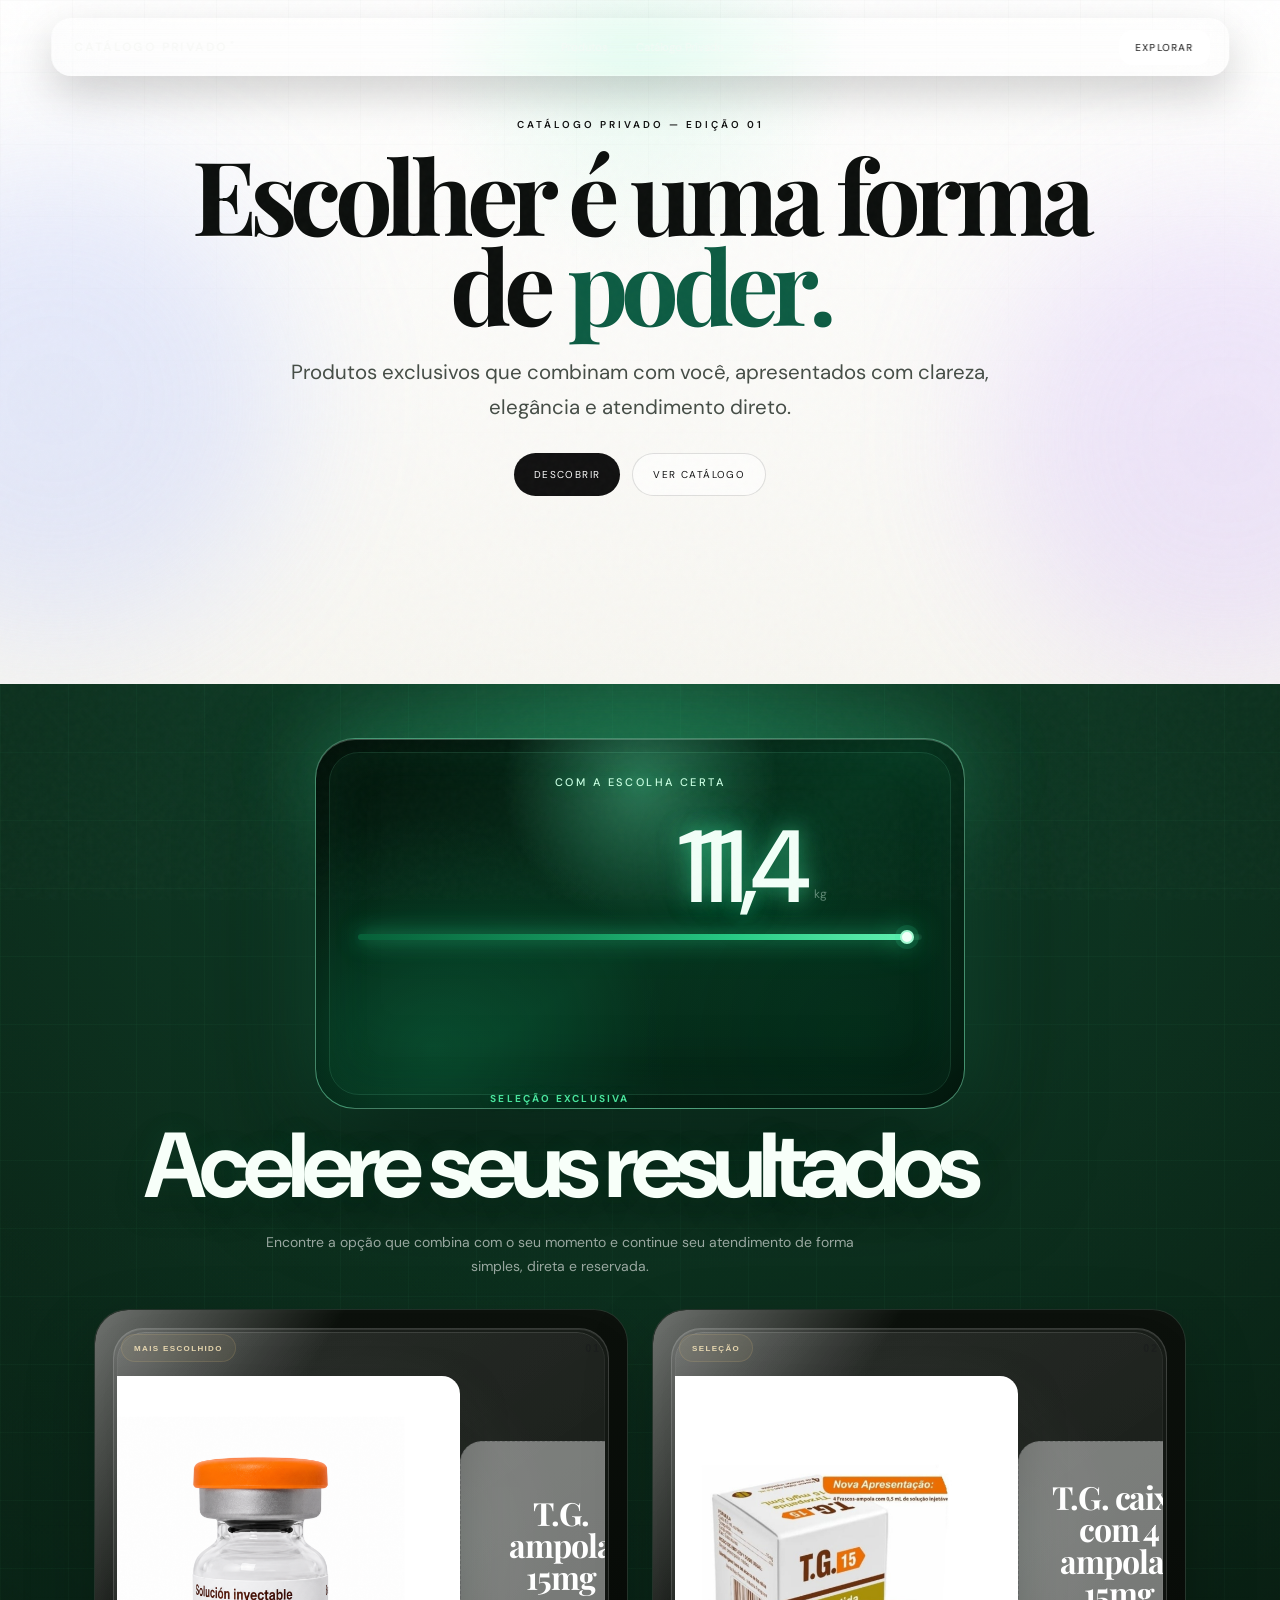
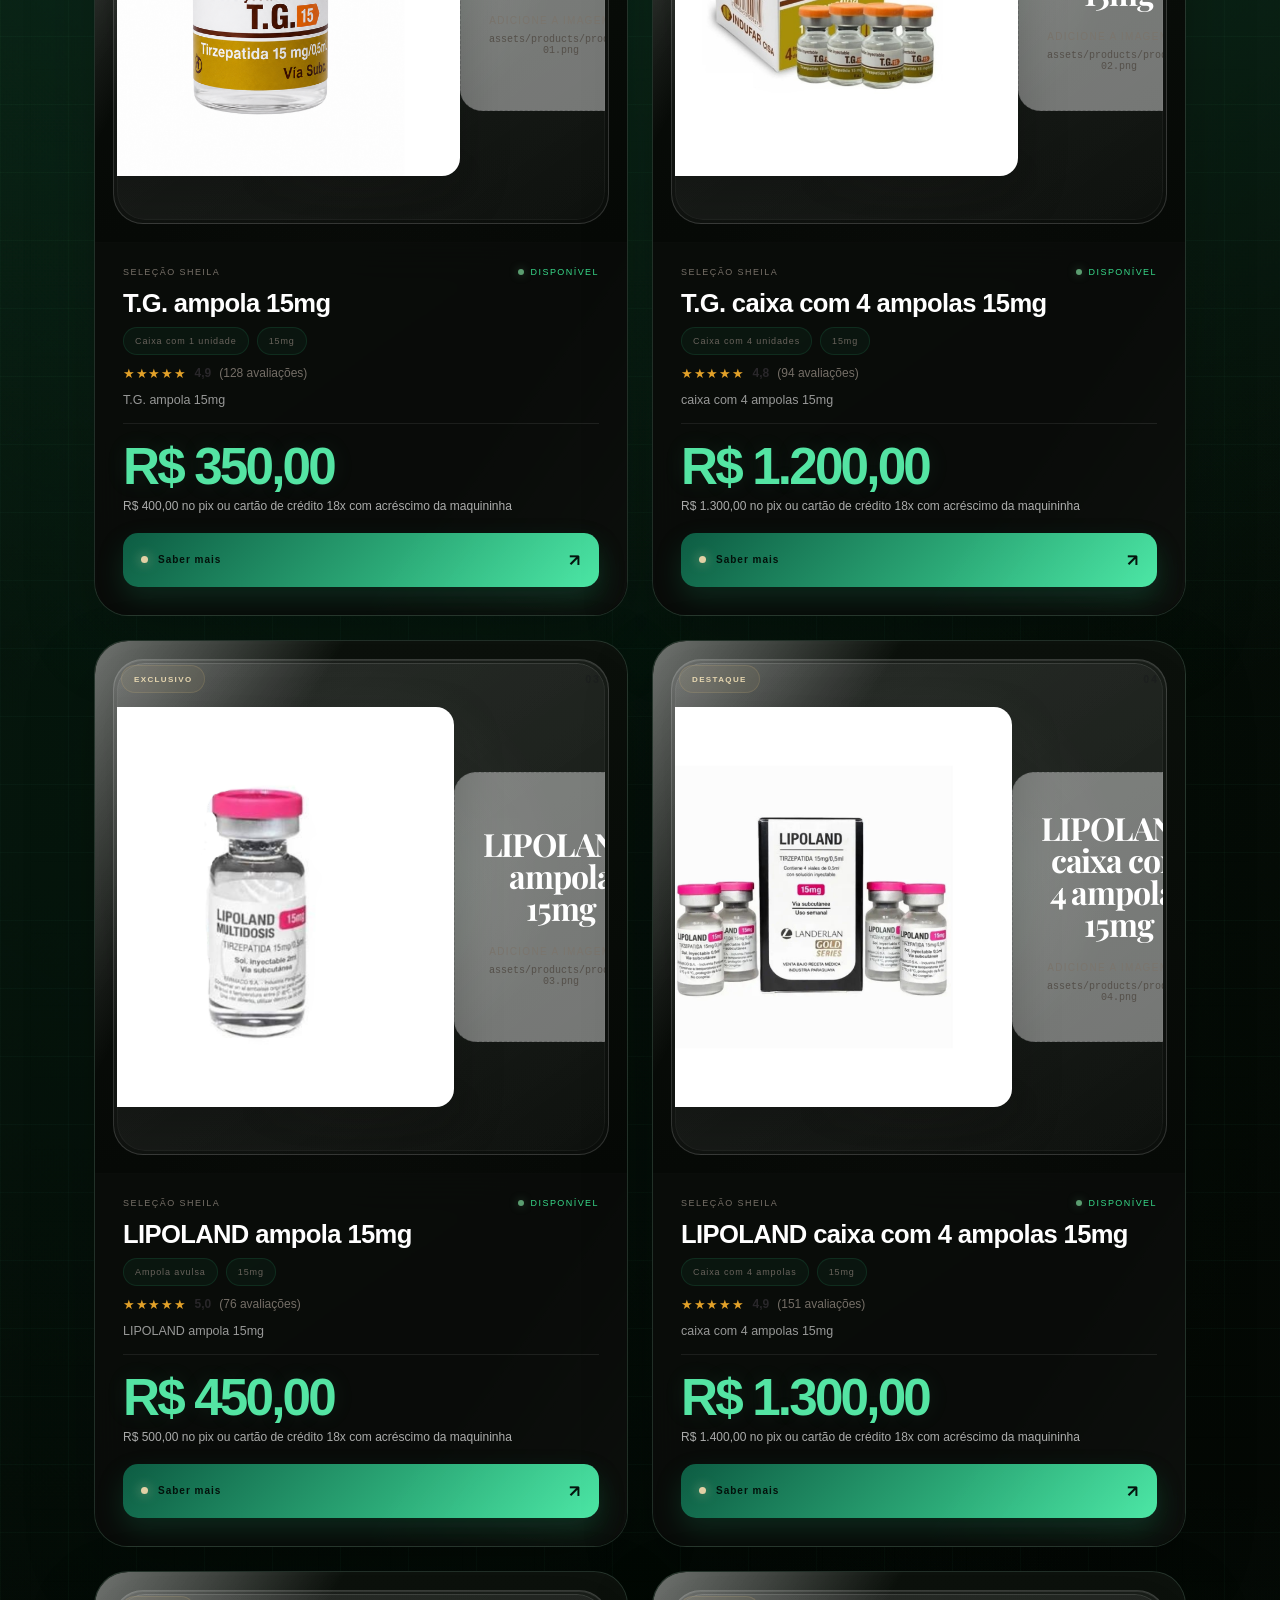
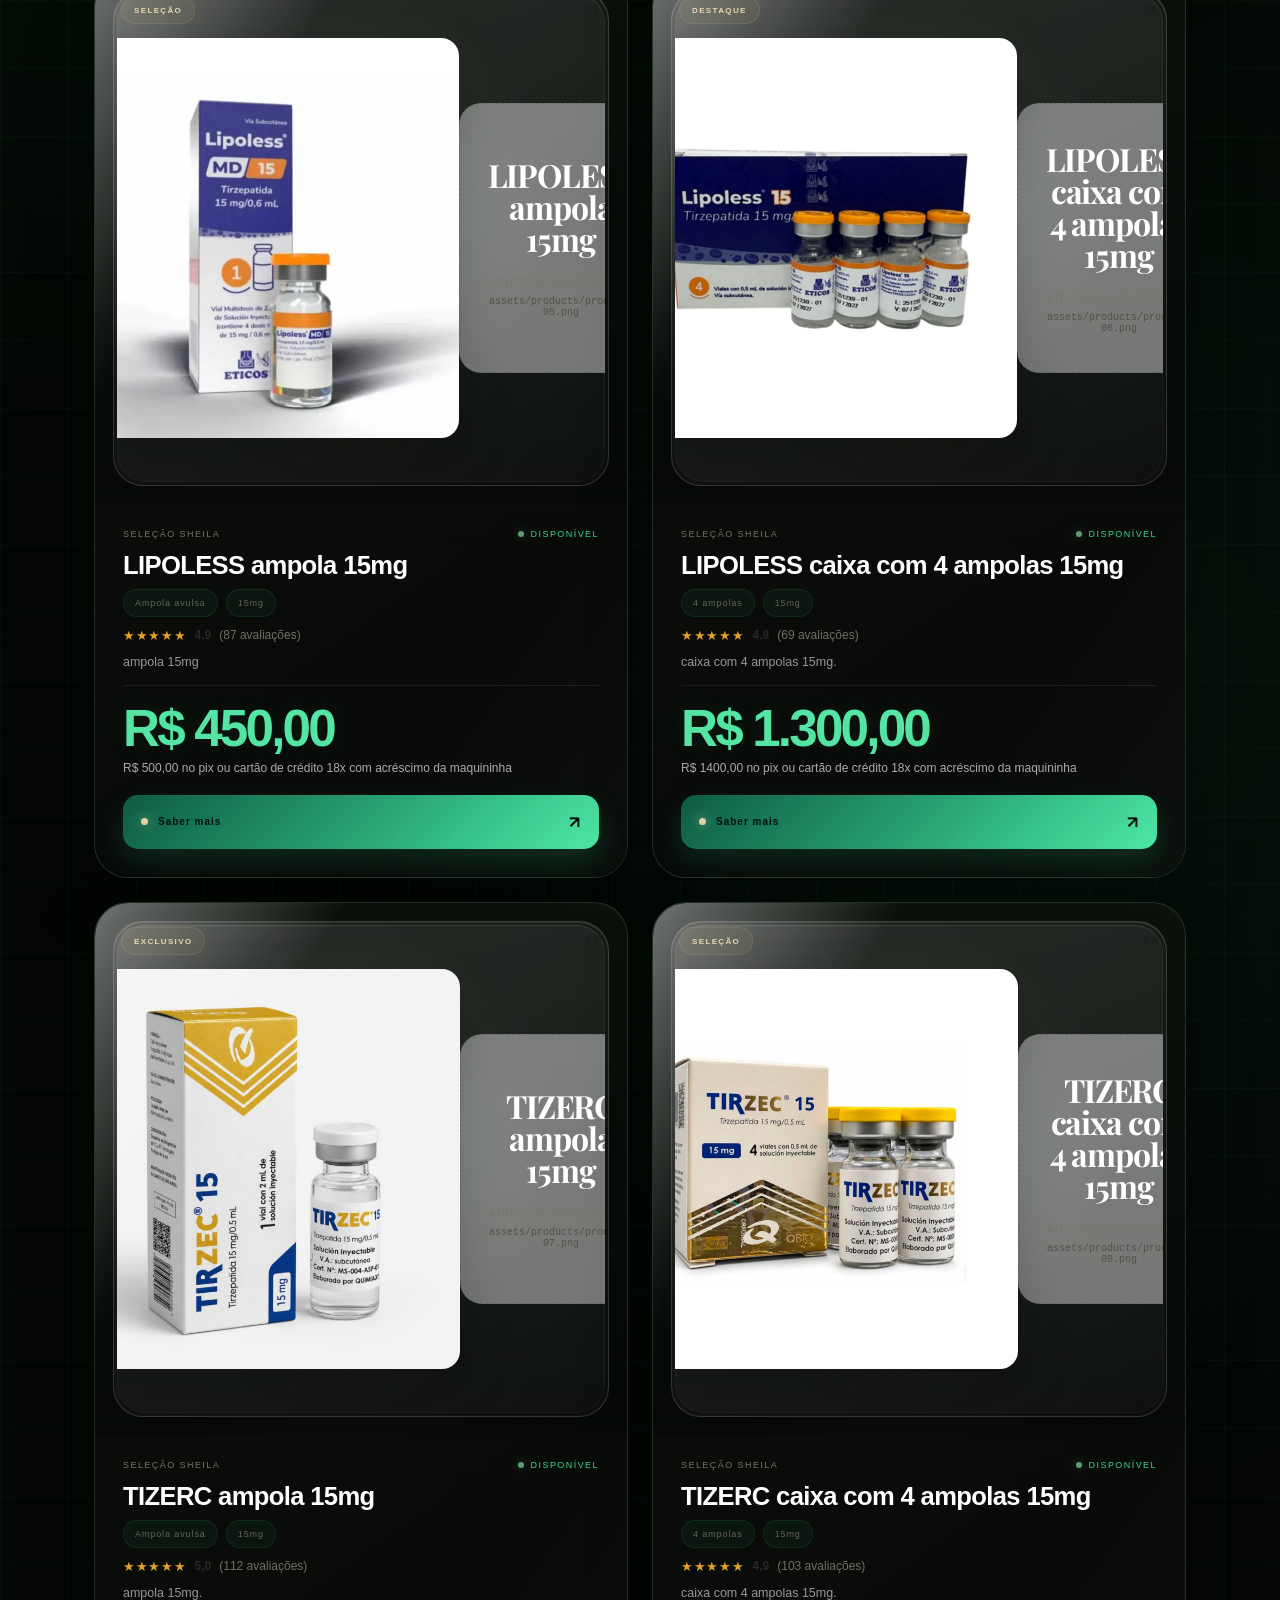
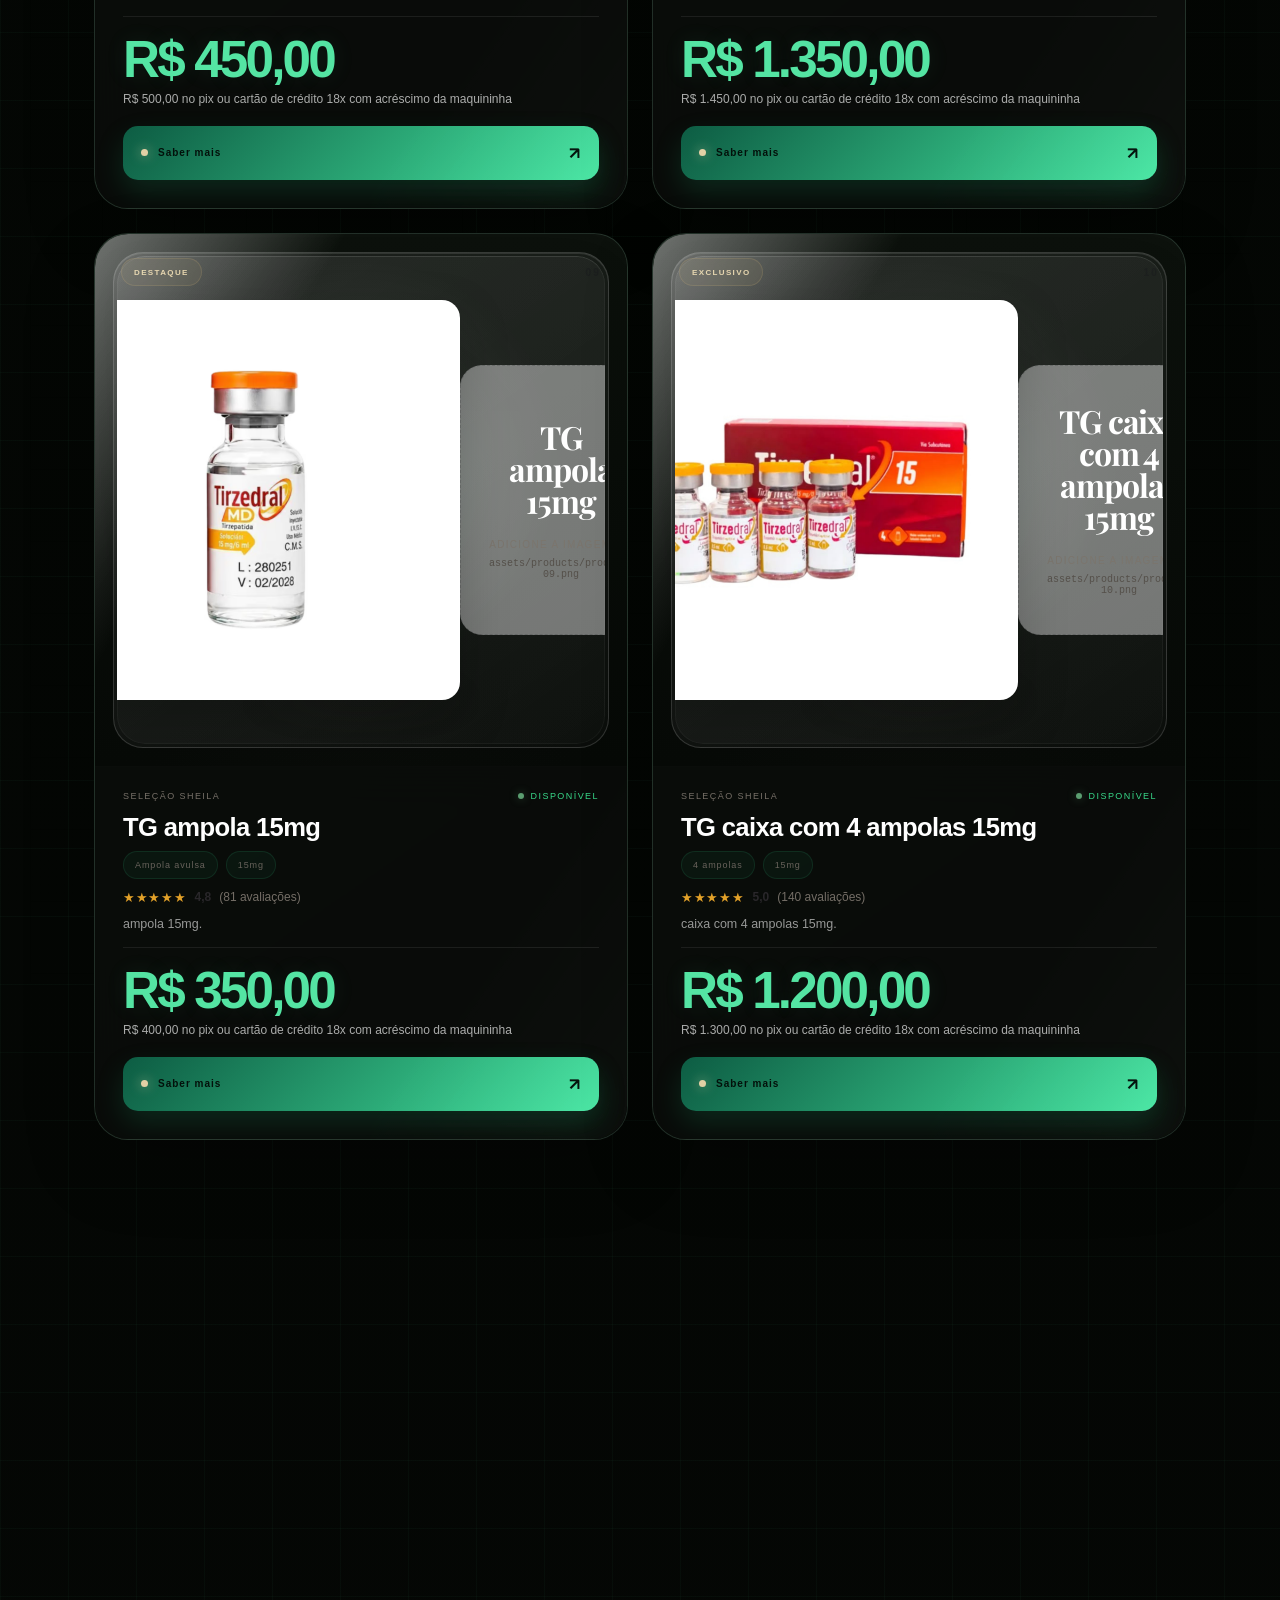
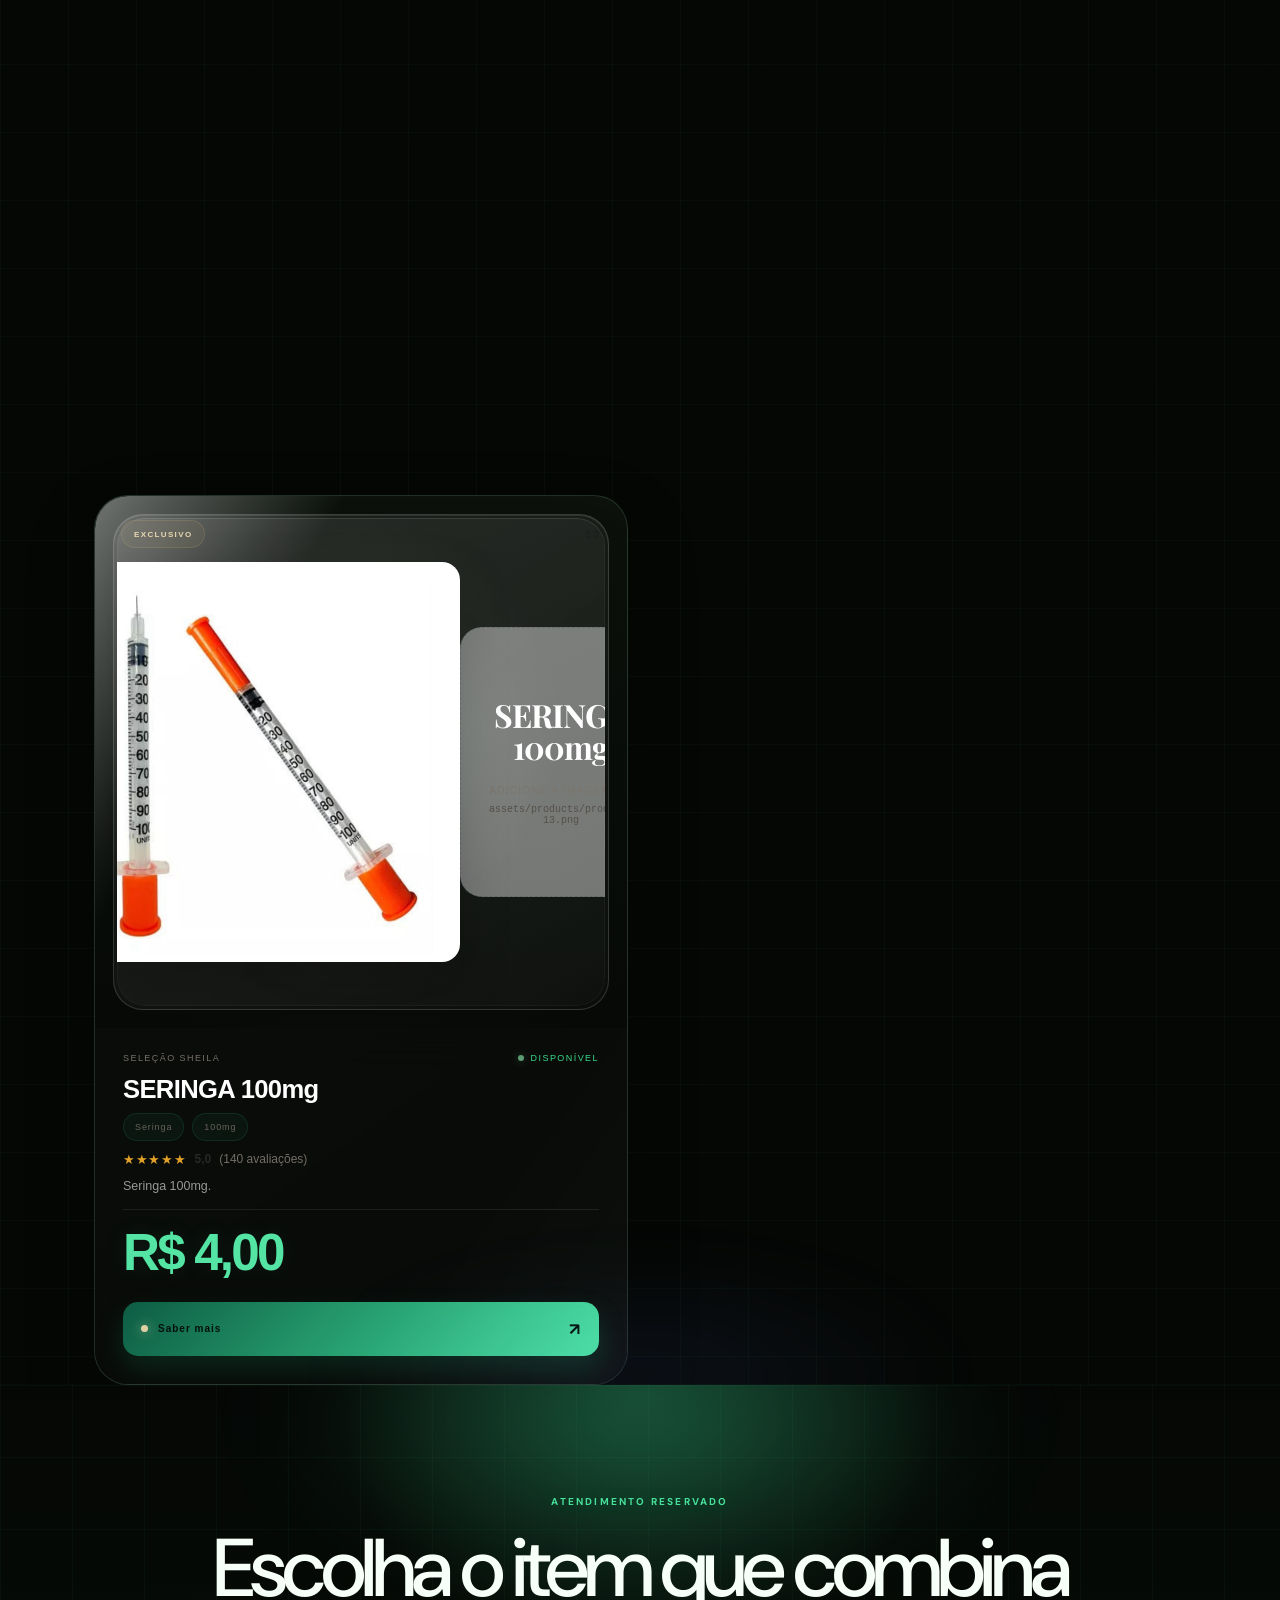
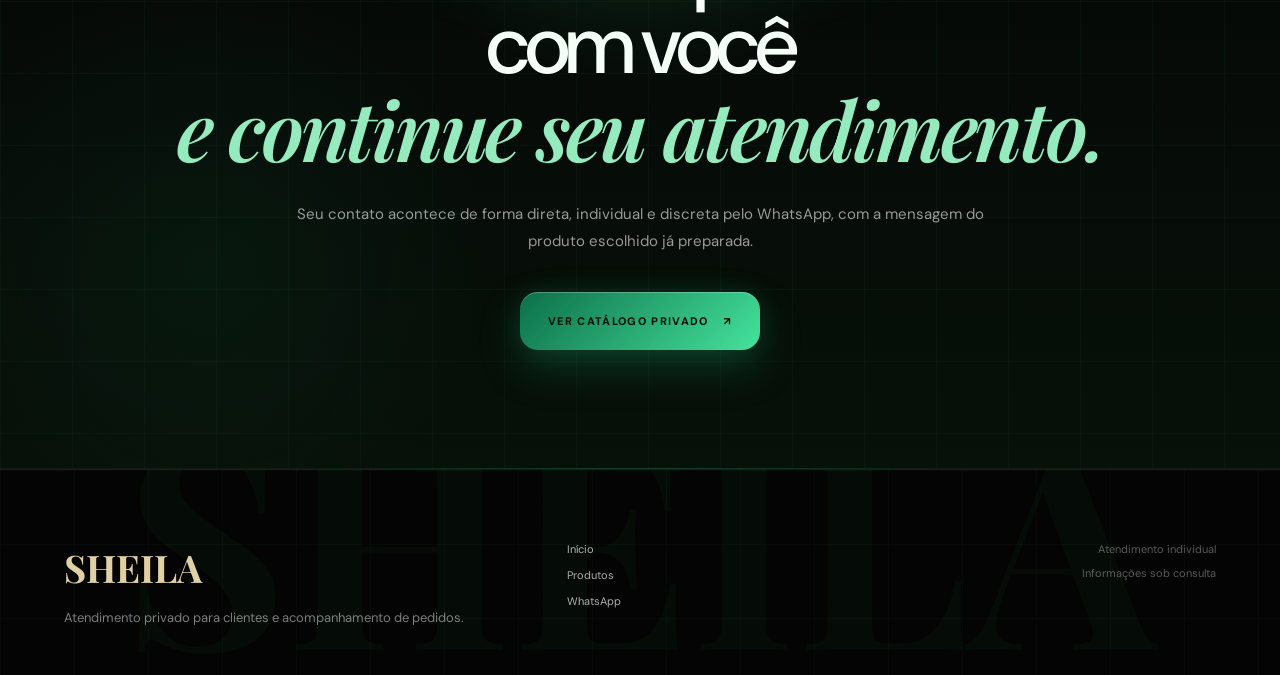
==== commit ddac1060: "Update index.html" ====
--- a/index.html
+++ b/index.html
@@ -12,7 +12,7 @@
   <link rel="preconnect" href="https://fonts.googleapis.com">
   <link rel="preconnect" href="https://fonts.gstatic.com" crossorigin>
   <link href="https://fonts.googleapis.com/css2?family=DM+Sans:wght@400;500;600&family=Playfair+Display:ital,wght@0,600;1,600&display=swap" rel="stylesheet">
-  <link rel="stylesheet" href="style.css?v=33.0.0">
+  <link rel="stylesheet" href="style.css?v=34.0.0">
 </head>
 <body>
   <div class="noise" aria-hidden="true"></div>
@@ -78,8 +78,8 @@
     </section>
   </main>
 
-  <script src="products.js?v=33.0.0"></script>
-  <script src="script.js?v=33.0.0"></script>
+  <script src="products.js?v=34.0.0"></script>
+  <script src="script.js?v=34.0.0"></script>
 
   <section class="private-cta-section">
     <div class="private-cta-glow" aria-hidden="true"></div>
--- a/style.css
+++ b/style.css
@@ -2751,3 +2751,226 @@
     font-size:35px!important;
   }
 }
+
+
+/* ==========================================================
+   V33 — FOTO CORRIGIDA + TÍTULO FORTE + PREÇO LOJA PREMIUM
+   ========================================================== */
+
+/* Título mais forte e sem segunda linha. */
+.catalog-intro{
+  padding-top:88px!important;
+  padding-bottom:34px!important;
+}
+
+.catalog-intro h2{
+  max-width:980px!important;
+  margin:0 auto!important;
+  font-family:"DM Sans",Arial,sans-serif!important;
+  font-size:clamp(58px,7.2vw,102px)!important;
+  font-weight:700!important;
+  line-height:.90!important;
+  letter-spacing:-.07em!important;
+  text-align:center!important;
+  color:#f7fff9!important;
+  text-shadow:
+    0 0 30px rgba(63,224,153,.08),
+    0 12px 36px rgba(0,0,0,.22)!important;
+}
+
+.catalog-intro p{
+  max-width:610px!important;
+  margin-top:22px!important;
+}
+
+/* Corrige definitivamente a área da foto. */
+.catalog-card-media{
+  position:relative!important;
+  display:flex!important;
+  align-items:center!important;
+  justify-content:center!important;
+  min-height:0!important;
+  height:auto!important;
+  aspect-ratio:1 / 1!important;
+  padding:22px!important;
+  overflow:hidden!important;
+}
+
+.catalog-product-image{
+  position:relative!important;
+  z-index:3!important;
+  width:100%!important;
+  height:100%!important;
+  min-height:0!important;
+  margin:0!important;
+  display:flex!important;
+  align-items:center!important;
+  justify-content:center!important;
+  overflow:hidden!important;
+  border-radius:28px!important;
+  background:
+    radial-gradient(circle at 50% 42%,rgba(255,255,255,.10),transparent 54%),
+    linear-gradient(145deg,rgba(255,255,255,.055),rgba(255,255,255,.012))!important;
+  box-shadow:
+    inset 0 1px 0 rgba(255,255,255,.08),
+    inset 0 0 0 1px rgba(255,255,255,.04),
+    0 18px 42px rgba(0,0,0,.12)!important;
+}
+
+.catalog-product-image img{
+  position:relative!important;
+  z-index:2!important;
+  display:block!important;
+  width:auto!important;
+  height:auto!important;
+  max-width:86%!important;
+  max-height:82%!important;
+  object-fit:contain!important;
+  object-position:center center!important;
+  margin:auto!important;
+  border-radius:18px!important;
+  transform:none!important;
+  filter:drop-shadow(0 20px 24px rgba(0,0,0,.22))!important;
+}
+
+.catalog-placeholder{
+  border-radius:22px!important;
+}
+
+/* Garante que os elementos do topo não empurrem a imagem. */
+.catalog-card-topline{
+  top:24px!important;
+  left:26px!important;
+  right:26px!important;
+}
+
+/* Conteúdo mais compacto. */
+.catalog-card-body{
+  padding:24px 28px 28px!important;
+}
+
+.catalog-card-body h3{
+  margin:12px 0 8px!important;
+  font-size:clamp(22px,2vw,29px)!important;
+  line-height:1.16!important;
+}
+
+.catalog-specs{
+  margin-bottom:11px!important;
+}
+
+.catalog-rating{
+  margin-bottom:10px!important;
+}
+
+.catalog-description{
+  min-height:0!important;
+  margin:0!important;
+  font-size:12.5px!important;
+  line-height:1.45!important;
+  color:rgba(255,255,255,.58)!important;
+}
+
+/* Bloco de preço mais forte, limpo e comercial. */
+.catalog-price-block{
+  position:relative!important;
+  margin-top:14px!important;
+  padding-top:16px!important;
+  border-top:1px solid rgba(255,255,255,.08)!important;
+}
+
+.catalog-old-price{
+  min-height:0!important;
+  margin:0 0 3px!important;
+  font-size:11px!important;
+  color:rgba(255,255,255,.42)!important;
+}
+
+.catalog-price{
+  margin:0!important;
+  font-family:Arial,"Helvetica Neue","DM Sans",sans-serif!important;
+  font-size:clamp(38px,4vw,54px)!important;
+  font-weight:700!important;
+  line-height:.95!important;
+  letter-spacing:-.055em!important;
+  color:#54e4a3!important;
+  text-shadow:0 0 22px rgba(84,228,163,.10)!important;
+}
+
+.catalog-installment{
+  margin-top:7px!important;
+  font-size:12px!important;
+  line-height:1.38!important;
+  color:rgba(255,255,255,.66)!important;
+}
+
+.catalog-action{
+  min-height:54px!important;
+  margin-top:18px!important;
+  border-radius:15px!important;
+  font-size:10px!important;
+  box-shadow:0 12px 28px rgba(29,170,112,.18)!important;
+}
+
+/* Acabamento de card mais parecido com loja premium. */
+.catalog-card{
+  border-radius:34px!important;
+  box-shadow:
+    0 28px 70px rgba(0,0,0,.24),
+    inset 0 1px 0 rgba(255,255,255,.04)!important;
+}
+
+@media(max-width:900px){
+  .catalog-intro{
+    padding-top:70px!important;
+    padding-bottom:28px!important;
+  }
+
+  .catalog-intro h2{
+    max-width:94%!important;
+    font-size:clamp(48px,13vw,70px)!important;
+    line-height:.92!important;
+  }
+
+  .catalog-card-media{
+    aspect-ratio:1 / 1!important;
+    padding:16px!important;
+    border-radius:28px 28px 0 0!important;
+  }
+
+  .catalog-product-image{
+    border-radius:23px!important;
+  }
+
+  .catalog-product-image img{
+    max-width:88%!important;
+    max-height:84%!important;
+    border-radius:15px!important;
+  }
+
+  .catalog-card-body{
+    padding:21px 21px 24px!important;
+  }
+
+  .catalog-card-body h3{
+    margin-top:9px!important;
+    font-size:23px!important;
+  }
+
+  .catalog-description{
+    font-size:12px!important;
+  }
+
+  .catalog-price-block{
+    margin-top:12px!important;
+    padding-top:14px!important;
+  }
+
+  .catalog-price{
+    font-size:40px!important;
+  }
+
+  .catalog-action{
+    margin-top:16px!important;
+  }
+}
